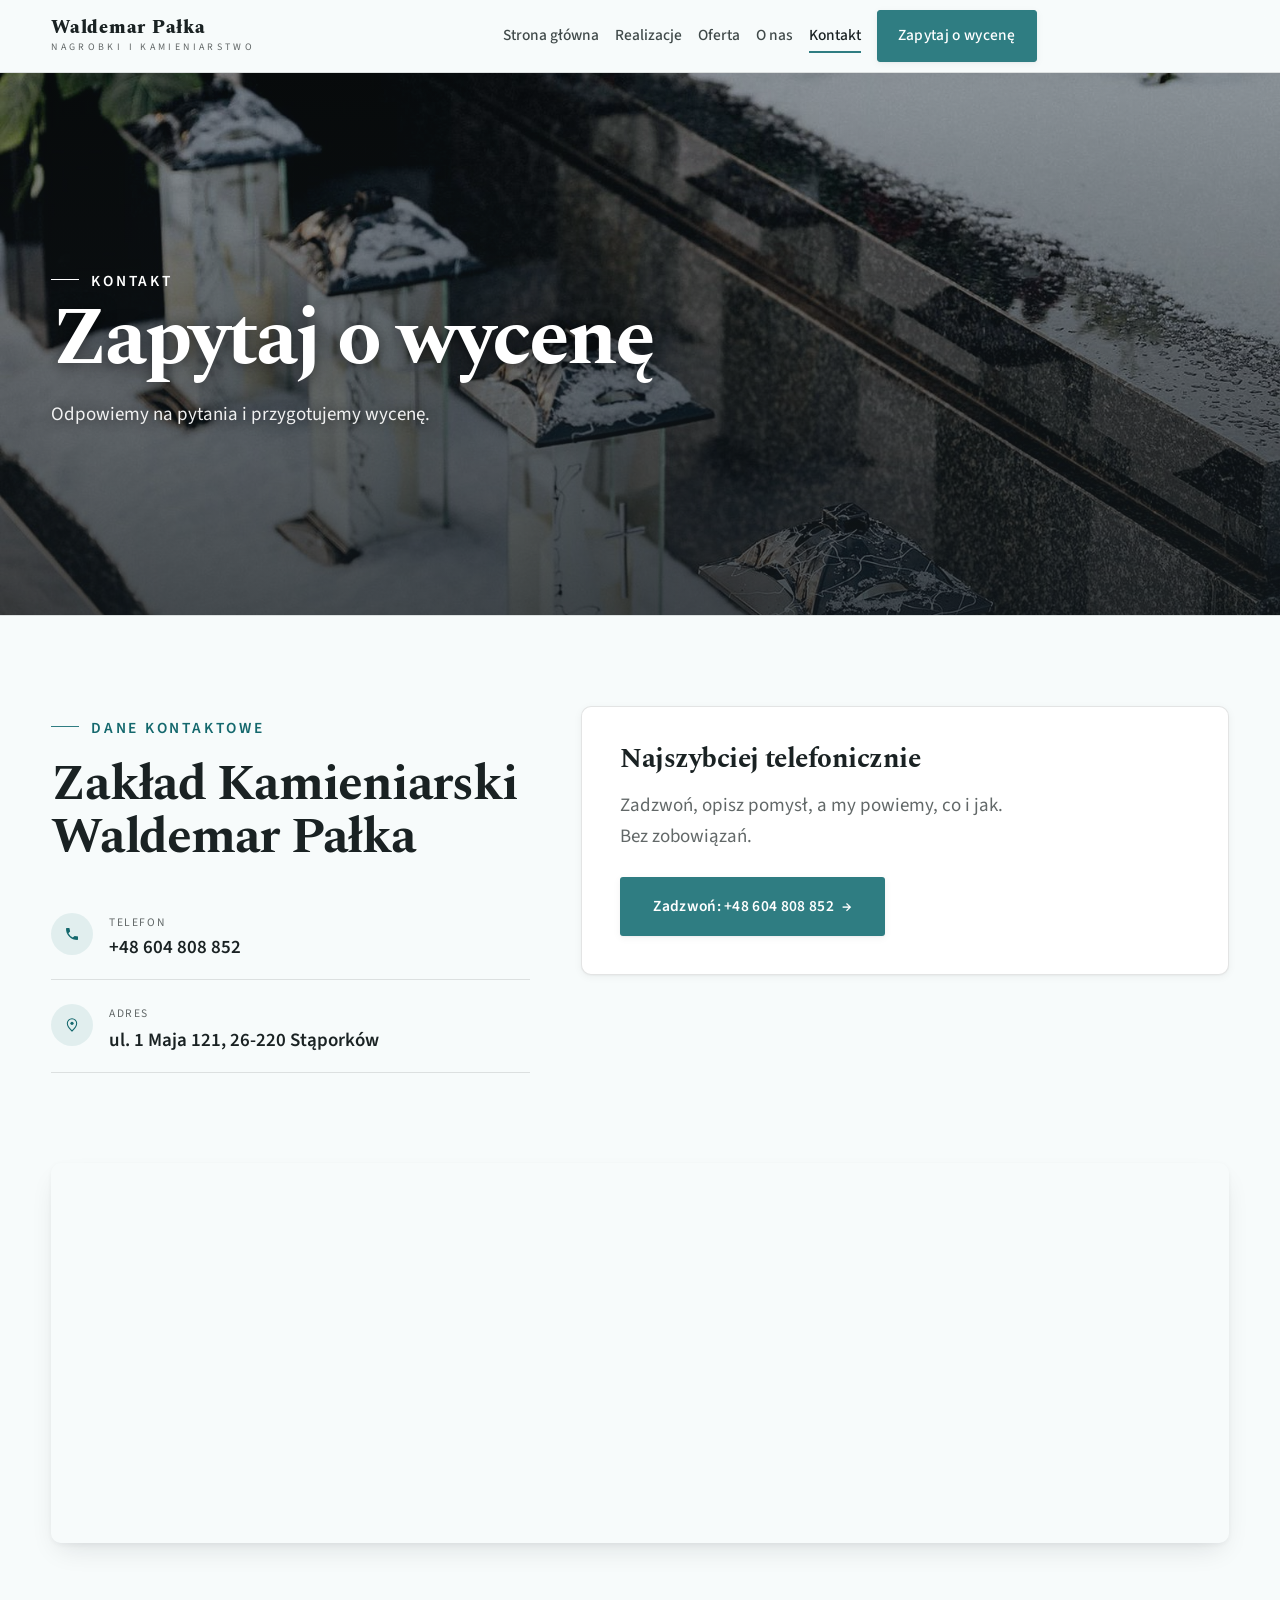
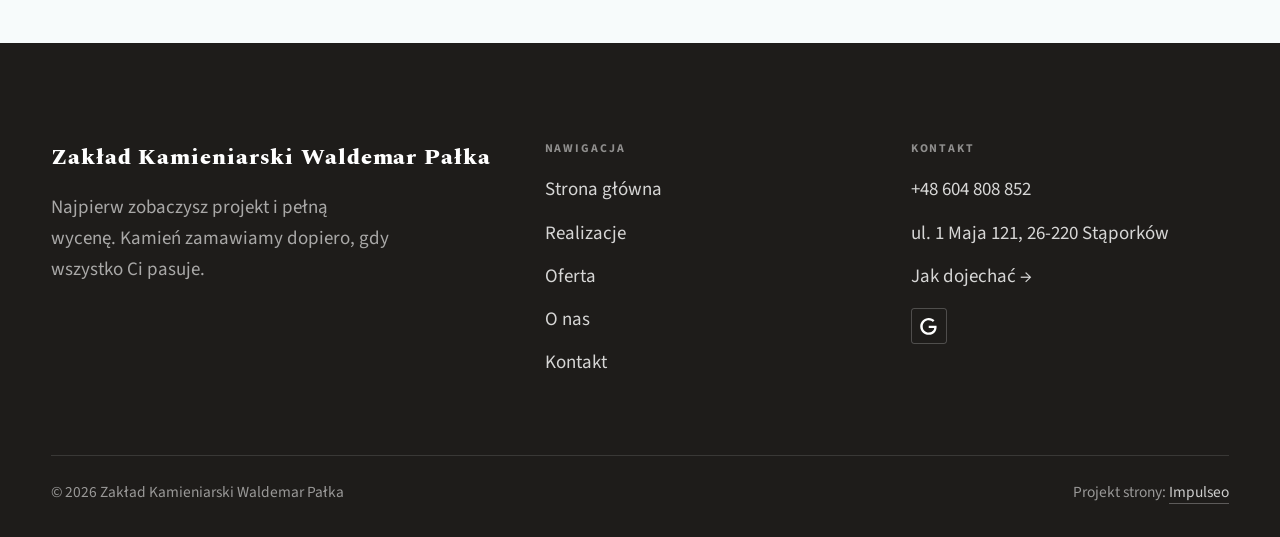
==== kontakt.html @ 7948837c "Strona demo: zaklad-kamieniarski" ====
<!DOCTYPE html>
<html lang="pl">
<head>
<meta charset="UTF-8">
<meta name="viewport" content="width=device-width, initial-scale=1.0">
<title>Kontakt - Zakład Kamieniarski Waldemar Pałka</title>
<meta name="description" content="Kontakt Zakład Kamieniarski Waldemar Pałka - ul. 1 Maja 121, 26-220 Stąporków">
<link rel="canonical" href="https://kris20032.github.io/zaklad-kamieniarski/kontakt.html">
<meta name="robots" content="noindex, nofollow">
<meta property="og:type" content="website">
<meta property="og:locale" content="pl_PL">
<meta property="og:site_name" content="Zakład Kamieniarski Waldemar Pałka">
<meta property="og:title" content="Kontakt - Zakład Kamieniarski Waldemar Pałka">
<meta property="og:description" content="Kontakt Zakład Kamieniarski Waldemar Pałka - ul. 1 Maja 121, 26-220 Stąporków">
<meta property="og:url" content="https://kris20032.github.io/zaklad-kamieniarski/kontakt.html">
<meta property="og:image" content="https://kris20032.github.io/zaklad-kamieniarski/img/og.jpg">
<meta property="og:image:width" content="1200">
<meta property="og:image:height" content="630">
<meta name="twitter:card" content="summary_large_image">
<link rel="preconnect" href="https://fonts.googleapis.com">
<link rel="preconnect" href="https://fonts.gstatic.com" crossorigin>
<link href="https://fonts.googleapis.com/css2?family=Spectral:wght@500;600;700&family=Source+Sans+3:wght@400;500;600&display=swap" rel="stylesheet">
<link rel="stylesheet" href="assets/styles.css?v=3ac8cc31">
</head>
<body>

<header class="nav">
  <div class="wrap nav-inner">
    <a class="brand" href="index.html"><span class="name">Waldemar Pałka</span><span class="sub">Nagrobki i kamieniarstwo</span></a>
    <nav class="nav-links">
      <a href="index.html">Strona główna</a>
      <a href="realizacje.html">Realizacje</a>
      <a href="oferta.html">Oferta</a>
      <a href="o-nas.html">O nas</a>
      <a href="kontakt.html" class="active" aria-current="page">Kontakt</a>
      <a href="kontakt.html" class="btn btn-accent">Zapytaj o wycenę</a>
    </nav>
    <button class="nav-toggle" aria-label="Menu"><span></span><span></span><span></span></button>
  </div>
</header>

<main>
<section class="pagehead">
  <img src="img/g4.jpg" alt="Zakład Kamieniarski Waldemar Pałka - Zapytaj o wycenę" width="1400" height="950" decoding="async">
  <div class="wrap">
    <span class="eyebrow">Kontakt</span>
    <h1>Zapytaj o wycenę</h1>
    <p>Odpowiemy na pytania i przygotujemy wycenę.</p>
  </div>
</section>
<section>
  <div class="wrap contact-grid">
    <div class="reveal">
      <span class="eyebrow">Dane kontaktowe</span>
      <h2 style="margin:var(--space-4) 0 var(--space-6)">Zakład Kamieniarski Waldemar Pałka</h2>
      <div class="info-list">
        <div class="info-row"><div class="ic"><svg class="ico-tel" width="16" height="16" viewBox="0 0 24 24" fill="none" aria-hidden="true"><path d="M6.6 10.8a15.5 15.5 0 0 0 6.6 6.6l2.2-2.2a1 1 0 0 1 1-.24 11.4 11.4 0 0 0 3.6.58 1 1 0 0 1 1 1V20a1 1 0 0 1-1 1A17 17 0 0 1 3 4a1 1 0 0 1 1-1h3.5a1 1 0 0 1 1 1c0 1.25.2 2.46.58 3.6a1 1 0 0 1-.25 1l-2.23 2.2Z" fill="currentColor"/></svg></div><div><div class="lbl">Telefon</div><a class="val" href="tel:+48604808852">+48 604 808 852</a></div></div>
        <div class="info-row"><div class="ic"><svg class="ico-pin" width="16" height="16" viewBox="0 0 24 24" fill="none" aria-hidden="true"><path d="M12 21s7-6.1 7-11.5A7 7 0 0 0 5 9.5C5 14.9 12 21 12 21Z" stroke="currentColor" stroke-width="1.6" fill="none"/><circle cx="12" cy="9.5" r="2.4" fill="currentColor"/></svg></div><div><div class="lbl">Adres</div><div class="val">ul. 1 Maja 121, 26-220 Stąporków</div></div></div>
      </div>
    </div>
    <div class="reveal">
      <div class="form">
        <h3 style="margin-bottom:var(--space-4)">Najszybciej telefonicznie</h3>
        <p class="muted" style="margin-bottom:var(--space-5)">Zadzwoń, opisz pomysł, a my powiemy, co i jak. Bez zobowiązań.</p>
        <a href="tel:+48604808852" class="btn btn-accent" style="justify-content:center">Zadzwoń: +48 604 808 852 <span class="arr">→</span></a>
      </div>
    </div>
  </div>
</section>
<section style="padding-top:0">
  <div class="wrap reveal">
    <iframe class="map" title="Zakład Kamieniarski Waldemar Pałka - Stąporków" src="https://maps.google.com/maps?q=51.137702%2C20.545329&z=15&output=embed" loading="lazy" referrerpolicy="no-referrer-when-downgrade"></iframe>
  </div>
</section>
</main>

<footer>
  <div class="wrap">
    <div class="foot-grid">
      <div class="foot-brand">
        <div class="name">Zakład Kamieniarski Waldemar Pałka</div>
        <p>Najpierw zobaczysz projekt i pełną wycenę. Kamień zamawiamy dopiero, gdy wszystko Ci pasuje.</p>
      </div>
      <div class="foot-col">
        <h4>Nawigacja</h4>
        <a href="index.html">Strona główna</a>
        <a href="realizacje.html">Realizacje</a>
        <a href="oferta.html">Oferta</a>
        <a href="o-nas.html">O nas</a>
        <a href="kontakt.html">Kontakt</a>
      </div>
      <div class="foot-col">
        <h4>Kontakt</h4>
        <a href="tel:+48604808852">+48 604 808 852</a>
        <p>ul. 1 Maja 121, 26-220 Stąporków</p>
        <a href="https://www.google.com/maps/place/Pa%C5%82ka+Waldemar.+Zak%C5%82ad+kamieniarski/@51.137702,20.545329,17z/data=!4m6!3m5!1s0x471834a902b270f3:0xb15a72b386cd75cb!8m2!3d51.137702!4d20.545329" target="_blank" rel="noopener">Jak dojechać →</a>
      <div class="foot-soc">
        <a class="soc" href="https://www.google.com/maps/place/Pa%C5%82ka+Waldemar.+Zak%C5%82ad+kamieniarski/@51.137702,20.545329,17z/data=!4m6!3m5!1s0x471834a902b270f3:0xb15a72b386cd75cb!8m2!3d51.137702!4d20.545329" target="_blank" rel="noopener" aria-label="Google - Zakład Kamieniarski Waldemar Pałka"><svg viewBox="0 0 24 24" aria-hidden="true" focusable="false"><path d="M12.48 10.92v3.28h7.84c-.24 1.84-.853 3.187-1.787 4.133-1.147 1.147-2.933 2.4-6.053 2.4-4.827 0-8.6-3.893-8.6-8.72s3.773-8.72 8.6-8.72c2.6 0 4.507 1.027 5.907 2.347l2.307-2.307C18.747 1.44 16.133 0 12.48 0 5.867 0 .307 5.387.307 12s5.56 12 12.173 12c3.573 0 6.267-1.173 8.373-3.36 2.16-2.16 2.84-5.213 2.84-7.667 0-.76-.053-1.467-.173-2.053H12.48z" fill="currentColor"/></svg></a>
      </div>
      </div>
    </div>
    <div class="foot-bot">
      <span>© 2026 Zakład Kamieniarski Waldemar Pałka</span>
      <span>Projekt strony: <a class="foot-credit" href="https://impulseo.pl" target="_blank" rel="noopener">Impulseo</a></span>
    </div>
  </div>
</footer>
<div class="sticky-reserve"><a class="sr-book" href="kontakt.html">Zapytaj o wycenę</a><a class="sr-call" href="tel:+48604808852" aria-label="Zadzwoń"><svg class="ico-tel" width="16" height="16" viewBox="0 0 24 24" fill="none" aria-hidden="true"><path d="M6.6 10.8a15.5 15.5 0 0 0 6.6 6.6l2.2-2.2a1 1 0 0 1 1-.24 11.4 11.4 0 0 0 3.6.58 1 1 0 0 1 1 1V20a1 1 0 0 1-1 1A17 17 0 0 1 3 4a1 1 0 0 1 1-1h3.5a1 1 0 0 1 1 1c0 1.25.2 2.46.58 3.6a1 1 0 0 1-.25 1l-2.23 2.2Z" fill="currentColor"/></svg></a></div>
<div class="demo-wazne" data-do="2026-11-23" data-cykl="3" hidden><svg class="dw-ico" width="13" height="13" viewBox="0 0 24 24" fill="none" aria-hidden="true"><circle cx="12" cy="12" r="8.6" stroke="currentColor" stroke-width="1.8"/><path d="M12 7.2V12l3.3 2" stroke="currentColor" stroke-width="1.8" stroke-linecap="round"/></svg><span class="dw-txt"></span></div>

<script src="assets/main.js"></script>
</body>
</html>
---- assets/styles.css ----
/* ============================================================
   STOLBASZ — premium, architektoniczny B2B fit-out
   Jasna paleta, zero brązu. System wg premium-web-craft.
   Projekt strony: Impulseo (impulseo.pl)
   ============================================================ */

:root{
  /* PALETA — jasna, architektoniczna, chłodna */
  --paper:#F2F1EE;          /* główne tło */
  --paper-2:#E5E3DE;        /* sekcje alternatywne (chłodny jasny szary) */
  --paper-3:#E5E3DE;        /* delikatne wypełnienia */
  --ink:#1E1C1A;            /* tekst główny — chłodny grafit */
  --ink-soft:#38332F;       /* nagłówki drugorzędne */
  --muted:#88837B;          /* tekst poboczny */
  --line:rgba(30,28,26,.12);/* hairline */
  --accent:#836A42;         /* stonowany petrol-slate — jedyny akcent */
  --accent-d:#67522F;
  --accent-soft:rgba(131,106,66,.10);
  --dark:#1E1C1A;           /* sekcje ciemne (stopka/CTA) */

  /* HOVER ZDJĘĆ — JEDEN standard dla całego silnika (decyzja K. 04.08.2026, artefakt z wariantami).
     AKTUALNE (K.+Szymon 09.08.2026, wybór z artefaktu 6 wariantów): zoom 1.05 przy 1.4s -
     przy tak długim czasie mocniejszy kadr NIE skacze, tylko „oddycha". Poprzedni standard
     (1.02 / .55s z 04.08) odbierany jako dynamiczny i szybki.
     Spoczynek lekko przygaszony, ale TYLKO tam, gdzie jest mysz (@media hover:hover) —
     na telefonie zdjęcia zostają w pełnej jasności. */
  --img-zoom:1.05;                   /* K.+Szymon 09.08: wariant F z artefaktu porównawczego */
  --img-rest:brightness(.95) saturate(.99);
  --img-hot:brightness(1.06) saturate(1.05);
  --img-dur:1.4s;                    /* K.+Szymon 09.08 (wariant F): powoli = elegancko */
  --img-ease:cubic-bezier(.16,.84,.44,1);  /* miękki ogon, efekt „oddychania" */

  /* ODSTĘPY — skala 4/8 */
  --space-1:4px; --space-2:8px; --space-3:12px; --space-4:16px; --space-5:24px;
  --space-6:32px; --space-7:48px; --space-8:64px; --space-9:96px; --space-10:128px;

  /* TYPOGRAFIA — fluid clamp() (skala podbita 16.07.2026: większe, czytelniejsze litery — uwaga Adama) */
  --text-sm:clamp(.9rem,.87rem + .12vw,1rem);
  --text-base:clamp(1.08rem,1.04rem + .18vw,1.2rem);
  --text-lg:clamp(1.24rem,1.15rem + .34vw,1.44rem);
  --text-h3:clamp(1.34rem,1.22rem + .55vw,1.66rem);
  --text-h2:clamp(2.1rem,1.66rem + 2.1vw,3.1rem);
  --text-h1:clamp(2.9rem,2.1rem + 4vw,5.1rem);

  /* PROMIENIE — architektoniczne, raczej ostre */
  --r-sm:3px; --r-md:6px; --r-lg:10px;

  /* RUCH */
  --ease:cubic-bezier(.25,.46,.45,.94); --dur:.24s;

  /* CIENIE — miękkie, warstwowe */
  --sh-sm:0 1px 2px rgba(16,24,32,.04), 0 2px 8px rgba(16,24,32,.05);
  --sh-md:0 2px 6px rgba(16,24,32,.05), 0 12px 28px -8px rgba(16,24,32,.12);
  --sh-lg:0 6px 14px rgba(16,24,32,.07), 0 26px 56px -18px rgba(16,24,32,.22);

  --hairline:1px solid var(--line);

  --font-display:'Spectral',serif;
  --font-body:'Source Sans 3',sans-serif;
}

*{box-sizing:border-box;margin:0;padding:0}
html{scroll-behavior:smooth}
body{
  font-family:var(--font-body);
  font-size:var(--text-base);
  line-height:1.65;
  color:var(--ink);
  background:var(--paper);
  -webkit-font-smoothing:antialiased;
  text-rendering:optimizeLegibility;
}
img{max-width:100%;height:auto;display:block}  /* height:auto = width/height z atrybutów trzyma proporcje (TOP#12) */
a{color:inherit;text-decoration:none}

.wrap{width:min(92%,1180px);margin-inline:auto}
section{padding-block:clamp(52px,6.5vw,96px)}

h1,h2,h3{font-family:var(--font-display);font-weight:700;line-height:1.08;letter-spacing:-.02em;color:var(--ink)}
h1{font-size:var(--text-h1);letter-spacing:-.035em}
h2{font-size:var(--text-h2);letter-spacing:-.025em}
h3{font-size:var(--text-h3)}
/* MIARA — długość wiersza. WCAG 2.2 SC 1.4.8: max 80 znaków; Butterick: 45–90.
   68ch daje realnie 72–78 znaków polskiego tekstu, czyli z zapasem pod granicą.
   Wcześniej limit miał TYLKO <p> — <li>, <blockquote> i <dd> nie miały żadnego,
   i to jedyny powód, dla którego 23 bloki na dwóch oddanych stronach jadą po
   83–106 znaków w wierszu (pomiar 07.08.2026, bramka `miara`).
   ⚠️ Listy i definicje ograniczamy TYLKO bez klasy: `ul`/`ol` z klasą to u nas
   układ (siatki kafli, menu), a nie tekst ciągły — tam miarę wyznacza układ. */
/* 60ch, nie 68ch (K. 10.08): po zmianie fontów na węższe kroje (DM Sans i spółka)
   w 68ch mieściło się ~90 znaków - bramka pikselowa słusznie zgłaszała przekroczenie
   granicy 80. Pomiar na żywej przeglądarce: 60ch = 90 znaków, 53ch = ~78 znaków, czyli normę WCAG 1.4.8. */
:root{ --miara:53ch }
p{max-width:min(100%,var(--miara))}
blockquote,
ul:not([class])>li, ol:not([class])>li,
dl:not([class])>dd{max-width:min(100%,var(--miara))}

/* ⚠️ Świadomie BEZ wyjątku `.tile p,.card p,.svc p{max-width:none}`, choć nasuwa się sam:
   te akapity BYŁY już ograniczone (stare `p{max-width:65ch}`), więc „wyjątek" nie odblokowałby
   niczego nowego — tylko ROZLUŹNIŁ stan sprzed zmiany na wszystkich demach naraz.
   `figcaption` żadna z reguł wyżej nie dotyczy, więc też nie potrzebuje zwolnienia. */

/* ŁAMANIE. `balance` wyrównuje długości wierszy w nagłówku, `pretty` pilnuje ostatniego
   wiersza akapitu, żeby nie został w nim jeden wyraz. Obsługiwane od Chrome 117 /
   Safari 17.5; starsze przeglądarki po prostu ignorują tę własność.
   `text-wrap:pretty` nie występowało dotąd ANI RAZ w silniku ani w repo klientów. */
h1,h2,h3,.lead,.lede{text-wrap:balance}
p,li,blockquote,dd{text-wrap:pretty}

.eyebrow{
  font-family:var(--font-body);
  font-size:var(--text-sm);
  font-weight:600;
  letter-spacing:.18em;
  text-transform:uppercase;
  color:var(--accent);
  display:inline-flex;align-items:center;gap:var(--space-3);
}
/* flex:none + margin-top = kreska trzyma się PIERWSZEJ linii. Wcześniej align-items:center
   centrowało ją względem całego bloku i przy zawinięciu (długi kicker typu
   „…WNĘTRZ · LESZNO · OD 2019") druga linia lądowała z brzydkim wcięciem. */
.eyebrow{align-items:flex-start}
.eyebrow>*,.eyebrow{text-wrap:balance}   /* dlugi kicker lamal sie na sierote typu samo „2019" w drugiej linii */
.eyebrow::before{content:"";width:28px;height:1px;background:var(--accent);display:inline-block;flex:none;margin-top:.62em}

.muted{color:var(--muted)}
.lead{font-size:var(--text-lg);line-height:1.55;color:var(--ink-soft);max-width:50ch}

/* ---------- BUTTONS ---------- */
.btn{
  display:inline-flex;align-items:center;gap:var(--space-2);
  font-weight:600;font-size:var(--text-sm);letter-spacing:.02em;
  padding:var(--space-4) var(--space-6);
  border-radius:var(--r-sm);
  transition:transform var(--dur) var(--ease),box-shadow var(--dur) var(--ease),background var(--dur) var(--ease);
  cursor:pointer;border:1px solid transparent;
}
.btn-accent{background:var(--accent);color:#fff;box-shadow:var(--sh-sm)}
.btn-accent:hover{background:var(--accent-d);transform:translateY(-2px);box-shadow:var(--sh-md)}
.btn-accent:active{transform:translateY(0);box-shadow:var(--sh-sm)}
.btn-ghost{background:transparent;color:var(--ink);border-color:var(--line)}
.btn-ghost:hover{border-color:var(--accent);color:var(--accent);transform:translateY(-2px)}
.btn-light{background:#fff;color:var(--ink);box-shadow:var(--sh-sm)}
.btn-light:hover{transform:translateY(-2px);box-shadow:var(--sh-md)}
.btn .arr{transition:transform var(--dur) var(--ease)}
.btn:hover .arr{transform:translateX(4px)}

/* ---------- NAV ---------- */
.nav{
  position:sticky;top:0;z-index:50;
  background:color-mix(in srgb,var(--paper) 88%,transparent);
  backdrop-filter:saturate(140%) blur(10px);
  border-bottom:var(--hairline);
}
.nav-inner{display:flex;align-items:center;justify-content:space-between;gap:var(--space-5);height:72px}
/* ANTY-NACHODZENIE (K. 05.08.2026): długa nazwa firmy + przycisk z pełnym numerem nie mieściły się w pasku
   i flex ściskał linki PONIŻEJ ich treści - "Kontakt" wchodził na ramkę "Zadzwoń +48 ...". Teraz ustępuje
   nazwa marki (skrót wielokropkiem), a menu i przycisk nigdy się nie kurczą ani nie zachodzą na siebie. */
.brand{display:flex;flex-direction:column;line-height:1;min-width:0;flex:0 1 auto}
.brand .name{font-family:var(--font-display);font-weight:800;font-size:1.35rem;letter-spacing:.04em;white-space:nowrap;overflow:hidden;text-overflow:ellipsis}
.brand .sub{font-size:.62rem;letter-spacing:.34em;text-transform:uppercase;color:var(--muted);margin-top:5px;white-space:nowrap;overflow:hidden;text-overflow:ellipsis}
.nav-links{display:flex;align-items:center;gap:var(--space-6);flex:0 0 auto}
.nav-links a{font-size:var(--text-sm);font-weight:500;color:var(--ink-soft);position:relative;padding-block:4px;white-space:nowrap;transition:color var(--dur) var(--ease)}
.nav-links a::after{content:"";position:absolute;left:0;bottom:0;width:0;height:1.5px;background:var(--accent);transition:width var(--dur) var(--ease)}
.nav-links a:hover,.nav-links a.active{color:var(--ink)}
.nav-links a:hover::after,.nav-links a.active::after{width:100%}
.nav-links .btn{padding:var(--space-2) var(--space-5)}
/* przyciski w nav: właściwy kolor (przebij .nav-links a) + bez podkreślenia */
.nav-links a.btn-accent{color:#fff}
.nav-links a.btn-ghost,.nav-links a.btn-light{color:var(--ink)}
/* CTA w pasku: NIE podkreślenie spod linków menu, ale ten sam przelatujący błysk,
   co na wszystkich innych przyciskach (zgłoszenie K. 13.08.2026 - „na hero jest efekt
   światła przechodzącego przez przycisk, na navbarze go nie ma, a mają być identyczne").
   Reguła `.nav-links a::after` jest silniejsza od `.btn::after`, więc trzeba jej
   geometrię wyzerować i wpisać połysk z nazwy - samo `display:none` gasiło efekt. */
.nav-links a.btn::after{
  display:block;content:"";position:absolute;inset:0;z-index:-1;pointer-events:none;
  width:auto;height:auto;border-radius:inherit;   /* kasuje geometrię podkreślenia (width:0;height:1.5px) */
  background:linear-gradient(100deg,transparent 32%,rgba(255,255,255,.20) 50%,transparent 68%);
  translate:-120% 0}
@media (prefers-reduced-motion:no-preference){
  .nav-links a.btn:hover::after{translate:120% 0;transition:translate .75s var(--mt-ease,cubic-bezier(.16,.84,.44,1))}
}
.nav-toggle{display:none;background:none;border:none;cursor:pointer;flex-direction:column;gap:5px;padding:8px}
.nav-toggle span{width:24px;height:2px;background:var(--ink);transition:var(--dur)}
/* Ciasny zakres MIĘDZY menu mobilnym a pełnym pulpitem: zbijamy odstępy i nazwę marki,
   żeby wszystko zmieściło się naturalnie, zanim w ogóle dojdzie do skracania wielokropkiem. */
@media(max-width:1280px) and (min-width:921px){
  .nav-links{gap:var(--space-4)}
  .nav-links .btn{padding:var(--space-2) var(--space-4)}
  .brand .name{font-size:1.15rem}
}

/* ---------- HERO (split) ---------- */
.hero{position:relative;overflow:hidden;border-bottom:var(--hairline)}
.hero-grid{display:grid;grid-template-columns:1.05fr .95fr;gap:clamp(24px,4vw,60px);align-items:center;
  padding-block:clamp(36px,4.5vw,64px)}
.hero-copy .eyebrow{margin-bottom:var(--space-5)}
.hero-copy h1{margin-bottom:var(--space-5)}
.hero-copy .lead{margin-bottom:var(--space-7)}
.hero-actions{display:flex;flex-wrap:wrap;gap:var(--space-4)}
.hero-art{position:relative;aspect-ratio:4/3;border-radius:var(--r-lg);overflow:hidden;box-shadow:var(--sh-lg)}
.hero-art img{width:100%;height:100%;object-fit:cover}
.hero-art::after{content:"";position:absolute;inset:0;background:linear-gradient(180deg,transparent 55%,rgba(18,24,28,.28))}
.hero-badge{position:absolute;left:var(--space-5);bottom:var(--space-5);z-index:2;
  background:rgba(252,252,251,.94);backdrop-filter:blur(4px);
  border-radius:var(--r-md);padding:var(--space-4) var(--space-5);box-shadow:var(--sh-md);max-width:78%}
.hero-badge strong{display:block;font-family:var(--font-display);font-size:1rem;letter-spacing:-.01em}
.hero-badge span{font-size:var(--text-sm);color:var(--muted)}

/* ---------- HERO duży / kinowy (strona główna) ---------- */
.hero-cine{position:relative;min-height:clamp(560px,82vh,840px);min-height:clamp(560px,82svh,840px);display:flex;align-items:center;overflow:hidden;border-bottom:var(--hairline)}
.hero-cine>img{position:absolute;inset:0;width:100%;height:100%;object-fit:cover;z-index:0}
.hero-cine::after{content:"";position:absolute;inset:0;z-index:1;
  background:linear-gradient(95deg,rgba(13,18,23,.86) 0%,rgba(13,18,23,.64) 32%,rgba(13,18,23,.24) 62%,rgba(13,18,23,.04) 100%)}
.hero-cine .wrap{position:relative;z-index:2;padding-block:var(--space-8)}
.hero-cine .hero-copy{max-width:660px}
.hero-cine .eyebrow{color:#fff;margin-bottom:var(--space-5)}
.hero-cine .eyebrow::before{background:#fff}
.hero-cine h1{color:#fff;margin-bottom:var(--space-5);font-size:clamp(2.9rem,2rem + 4.4vw,5.2rem);text-wrap:balance}
.hero-cine .lead{color:rgba(255,255,255,.92);max-width:48ch;margin-bottom:var(--space-7)}
.hero-cine .hero-actions{display:flex;flex-wrap:wrap;gap:var(--space-4)}
/* NISKIE OKNO (laptop z dokiem i paskami przeglądarki ma ~700-780 px wysokości widoku):
   H1 do 5.2rem + długi lead nie mieściły się i przyciski wypadały POD krawędź ekranu -
   klient widział stronę bez ani jednego CTA. Skalujemy w dół, zamiast przycinać treść. */
@media(min-width:821px) and (max-height:820px){
  .hero-cine{min-height:clamp(520px,94svh,780px)}
  .hero-cine .wrap{padding-block:var(--space-6)}
  .hero-cine h1{font-size:clamp(2.2rem,1.5rem + 2.6vw,3.6rem);margin-bottom:var(--space-4)}
  .hero-cine .eyebrow{margin-bottom:var(--space-4)}
  .hero-cine .lead{margin-bottom:var(--space-5);max-width:44ch}
}
@media(max-width:680px){
  .hero-cine{min-height:clamp(520px,76vh,640px);min-height:clamp(520px,76svh,640px);align-items:flex-end}
  .hero-cine::after{background:linear-gradient(0deg,rgba(13,18,23,.9) 6%,rgba(13,18,23,.45) 55%,rgba(13,18,23,.25) 100%)}
  .hero-cine .wrap{padding-bottom:var(--space-9)}
  /* TELEFON (~90% oglądających): lead potrafił zająć 8 linii i zepchnąć CTA poza pierwszy ekran.
     Zwężamy interlinię i skalę - treści nie ucinamy, bo to ona sprzedaje. */
  .hero-cine .lead{font-size:.98rem;line-height:1.5;margin-bottom:var(--space-5)}
  .hero-cine .eyebrow{font-size:.72rem;letter-spacing:.13em;margin-bottom:var(--space-4)}
  .hero-cine .eyebrow::before{width:20px}
  .hero-cine h1{margin-bottom:var(--space-4)}
}

/* full-bleed hero variant (podstrony) */
.pagehead{position:relative;min-height:46vh;min-height:46svh;display:flex;align-items:flex-end;overflow:hidden;border-bottom:var(--hairline)}
.pagehead img{position:absolute;inset:0;width:100%;height:100%;object-fit:cover}
/* 10.08.2026 (decyzja K.): mocniejsze przyciemnienie + cień pod tekstem. Bramka mierzyła na
   nagłówkach podstron 3,38-3,43:1 przy wymaganych 4,5 — jasne zdjęcie (hala, śnieg, niebo)
   podchodziło pod biały tekst. Zdjęcia klientów są różne, więc kontrast musi dawać WARSTWA,
   a nie szczęśliwy dobór kadru. */
.pagehead::after{content:"";position:absolute;inset:0;background:linear-gradient(180deg,rgba(18,24,28,.40),rgba(18,24,28,.76))}
.pagehead .wrap{position:relative;z-index:2;padding-block:var(--space-9);color:#fff}
.pagehead h1{color:#fff;max-width:18ch;text-shadow:0 2px 16px rgba(0,0,0,.55)}
.pagehead .eyebrow{color:#fff}
.pagehead .eyebrow::before{background:#fff}
.pagehead p{color:rgba(255,255,255,.92);margin-top:var(--space-4);max-width:54ch;text-shadow:0 1px 12px rgba(0,0,0,.5)}

/* ---------- STRIP (pasek skrótów / liczby) ---------- */
.strip{background:var(--dark);color:#fff}
/* PASEK HASEŁ — standard 04.08.2026 (decyzja K.): 5 haseł w JEDNYM rzędzie, tekst WYŚRODKOWANY,
   węższe marginesy boczne niż reszta strony (pasek ma iść szerzej), równe wysokości kolumn. */
.strip .wrap{width:min(96%,1440px);display:grid;grid-template-columns:repeat(5,1fr);
  gap:var(--space-5);padding-block:var(--space-7);align-items:stretch}
.strip .item .k{font-family:var(--font-display);font-size:clamp(1.05rem,.82rem + .85vw,1.55rem);
  font-weight:800;letter-spacing:-.02em;color:#fff;line-height:1.18;text-wrap:balance}
.strip .item .v{font-size:var(--text-sm);color:rgba(255,255,255,.66);margin-top:var(--space-2);line-height:1.4}
.strip .item{border-left:2px solid var(--accent);padding-inline:var(--space-4);
  text-align:center;display:flex;flex-direction:column;justify-content:center}
/* liczba kolumn = liczba haseł, żeby ostatnie nie zostawało samo w drugim rzędzie.
   Klasę n-N nadaje multipage.py; domyślnie (bez klasy) pasek jest 5-kolumnowy. */
.strip.n-2 .wrap{grid-template-columns:repeat(2,1fr)}
.strip.n-3 .wrap{grid-template-columns:repeat(3,1fr)}
.strip.n-4 .wrap{grid-template-columns:repeat(4,1fr);gap:var(--space-6)}
.strip.n-4 .item .k{font-size:clamp(1.3rem,1rem + 1.1vw,2rem)}
.strip.n-6 .wrap{grid-template-columns:repeat(6,1fr);gap:var(--space-4)}
.strip.n-6 .item .k{font-size:clamp(.98rem,.8rem + .7vw,1.35rem)}
/* równe łamanie: zamiast "długa linia + jedno słowo" obie linie zbliżonej długości */
.strip .item .k{text-wrap:balance}

/* ---------- SECTION HEAD ---------- */
.head{max-width:48rem;margin-bottom:var(--space-8)}
.head.center{margin-inline:auto;text-align:center}
.head .eyebrow{margin-bottom:var(--space-4)}
.head h2{margin-bottom:var(--space-4)}
.head p{color:var(--muted);font-size:var(--text-lg);line-height:1.55}
.head.center p{margin-inline:auto}

/* ---------- INTRO SPLIT ---------- */
.split{display:grid;grid-template-columns:.92fr 1.08fr;gap:clamp(28px,5vw,80px);align-items:center}
.split.rev{grid-template-columns:1.08fr .92fr}
.split.rev .split-art{order:-1}
.split-art{position:relative;aspect-ratio:5/4;border-radius:var(--r-lg);overflow:hidden;box-shadow:var(--sh-lg)}
.split-art img{width:100%;height:100%;object-fit:cover}
.split-copy h2{margin-bottom:var(--space-5)}
.split-copy p+p{margin-top:var(--space-4)}
.split-copy .btn{margin-top:var(--space-6)}

/* ---------- SERVICES (zakres) ---------- */
.svc-grid{display:grid;grid-template-columns:repeat(auto-fit,minmax(280px,1fr));gap:var(--space-5)}
.svc{background:#fff;border:var(--hairline);border-radius:var(--r-md);padding:var(--space-7) var(--space-6);
  transition:transform var(--dur) var(--ease),box-shadow var(--dur) var(--ease),border-color var(--dur) var(--ease);
  position:relative;overflow:hidden}
.svc::before{content:"";position:absolute;left:0;top:0;width:3px;height:0;background:var(--accent);transition:height var(--dur) var(--ease)}
.svc:hover{transform:translateY(-4px);box-shadow:var(--sh-md);border-color:transparent}
.svc:hover::before{height:100%}
.svc .ic{font-family:var(--font-display);font-size:.8rem;font-weight:700;letter-spacing:.12em;color:var(--accent);margin-bottom:var(--space-4)}
.svc h3{margin-bottom:var(--space-3);font-size:1.22rem}
.svc p{color:var(--muted);font-size:var(--text-base);line-height:1.6}

/* big detailed service rows */
.svc-row{display:grid;grid-template-columns:.8fr 1.2fr;gap:clamp(20px,4vw,60px);align-items:center;padding-block:var(--space-8)}
.svc-row+.svc-row{border-top:var(--hairline)}
.svc-row.rev{grid-template-columns:1.2fr .8fr}
/* Naprzemienny układ wierszy oferty: co drugi wiersz ma zdjęcie po PRAWEJ.
   Było `order:-1` — martwy kod, bo zdjęcie i tak jest pierwszym dzieckiem w HTML,
   więc wszystkie wiersze wyglądały identycznie (zdjęcie zawsze z lewej), a `rev`
   zmieniało tylko szerokość kolumn. Znalezione 29.07.2026 przy różnicowaniu kierunków
   animacji (pomiar pozycji: art.mid 390/502 przy row.mid 756 — zawsze lewa strona). */
.svc-row.rev .svc-row-art{order:2}
.svc-row-art{aspect-ratio:4/3;border-radius:var(--r-md);overflow:hidden;box-shadow:var(--sh-md)}
.svc-row-art img{width:100%;height:100%;object-fit:cover}
.svc-row h3{font-size:1.5rem;margin-bottom:var(--space-4)}
.svc-row .num{font-family:var(--font-display);font-size:.85rem;font-weight:700;letter-spacing:.14em;color:var(--accent);display:block;margin-bottom:var(--space-3)}
.svc-row ul{list-style:none;margin-top:var(--space-4);display:flex;flex-direction:column;gap:var(--space-2)}
.svc-row li{position:relative;padding-left:var(--space-5);color:var(--muted);font-size:var(--text-base)}
.svc-row li::before{content:"";position:absolute;left:0;top:.62em;width:8px;height:1px;background:var(--accent)}

/* ---------- GALLERY (realizacje) ---------- */
.gallery{display:grid;grid-template-columns:repeat(12,1fr);gap:var(--space-4);grid-auto-rows:200px}
/* GALERIA MASONRY — pionowe zdjęcia (portrety beauty/wellness) bez przycinania: kolumny, height auto */
.gallery-masonry{column-count:3;column-gap:var(--space-4)}
@media(max-width:900px){.gallery-masonry{column-count:2}}
@media(max-width:560px){.gallery-masonry{column-count:1}}
.gallery-masonry .m-tile{break-inside:avoid;margin:0 0 var(--space-4);padding:0;position:relative;overflow:hidden;border-radius:var(--r-md);border:1px solid var(--line)}
.gallery-masonry .m-tile img{width:100%;height:auto;display:block}
.gallery-masonry .m-tile .cap{position:absolute;left:0;right:0;bottom:0;padding:var(--space-4);color:#fff;background:linear-gradient(0deg,rgba(0,0,0,.55),transparent);font-size:var(--text-sm)}
.gallery-masonry .m-tile .cap small{display:block;font-weight:400;opacity:.78;letter-spacing:.04em;text-transform:uppercase;font-size:.66rem;margin-top:3px}
.tile{position:relative;overflow:hidden;border-radius:var(--r-md);box-shadow:var(--sh-sm);
  transition:transform var(--dur) var(--ease),box-shadow var(--dur) var(--ease)}
.tile img{width:100%;height:100%;object-fit:cover;
  transition:transform var(--img-dur) var(--img-ease),filter var(--img-dur) var(--img-ease)}
.tile:hover{box-shadow:var(--sh-md)}
.tile .cap{position:absolute;left:0;right:0;bottom:0;padding:var(--space-5) var(--space-4) var(--space-4);
  /* mocniejszy spad + cien pod tekstem: na JASNYCH zdjeciach klienta (biale fronty, sciany)
     slaby gradient dawal kontrast ~1.5:1 zamiast wymaganych 3.6:1 (bramka wygladu, 10.08.2026) */
  background:linear-gradient(transparent 10%,rgba(18,24,28,.55) 40%,rgba(18,24,28,.88) 68%,rgba(18,24,28,.99));color:#fff;
  text-shadow:0 1px 2px rgba(0,0,0,.85),0 2px 10px rgba(0,0,0,.55);
  font-size:var(--text-sm);font-weight:600;letter-spacing:.01em;
  opacity:0;transform:translateY(8px);transition:var(--dur) var(--ease)}
.tile:hover .cap{opacity:1;transform:translateY(0)}
.tile .cap small{display:block;font-weight:400;opacity:.78;letter-spacing:.04em;text-transform:uppercase;font-size:.66rem;margin-top:3px}
/* bento spans */
.t-wide{grid-column:span 6}
.t-tall{grid-column:span 6;grid-row:span 2}
.t-std{grid-column:span 6}
.t-third{grid-column:span 4}
.t-two3{grid-column:span 8}

/* ---------- TRUST / WIARYGODNOŚĆ ---------- */
.trust{background:var(--paper-2)}
.trust-grid{display:grid;grid-template-columns:repeat(auto-fit,minmax(240px,1fr));gap:var(--space-5);margin-top:var(--space-7)}
.trust-card{background:#fff;border-radius:var(--r-md);padding:var(--space-7) var(--space-6);box-shadow:var(--sh-sm);border-top:3px solid var(--accent)}
.trust-card .big{font-family:var(--font-display);font-size:clamp(1.8rem,1.3rem + 1.6vw,2.6rem);font-weight:800;letter-spacing:-.02em;color:var(--ink);line-height:1}
.trust-card h3{font-size:1.12rem;margin:var(--space-3) 0 var(--space-2)}
.trust-card p{color:var(--muted);font-size:var(--text-base);line-height:1.55}

/* ---------- CTA band ---------- */
.cta{background:var(--dark);color:#fff;position:relative;overflow:hidden}
/* telefon w CTA: na ciemnym tle biały (domyślnie), rodziny z JASNYM tłem CTA
   nadpisują to u siebie - wcześniej kolor siedział w stylu inline i wygrywał z rodziną. */
.cta .btn-ghost-cta{color:#fff;border-color:rgba(255,255,255,.3)}
.cta .wrap{display:grid;grid-template-columns:1.4fr .6fr;gap:var(--space-7);align-items:center;position:relative;z-index:2}
.cta h2{color:#fff;max-width:20ch}
.cta p{color:rgba(255,255,255,.74);margin-top:var(--space-4)}
.cta-actions{display:flex;flex-direction:column;gap:var(--space-3);align-items:flex-start}
.cta::before{content:"";position:absolute;right:-80px;top:-80px;width:360px;height:360px;border-radius:50%;
  background:radial-gradient(circle,var(--accent-soft),transparent 70%)}

/* ---------- CONTACT ---------- */
.contact-grid{display:grid;grid-template-columns:.85fr 1.15fr;gap:clamp(28px,4vw,56px);align-items:start}
.info-list{display:flex;flex-direction:column;gap:var(--space-2)}
.info-row{display:flex;gap:var(--space-4);align-items:flex-start;padding-block:var(--space-4);border-bottom:var(--hairline)}
.info-row .ic{flex:none;width:42px;height:42px;display:grid;place-items:center;border-radius:50%;
  background:var(--accent-soft);color:var(--accent);font-size:1.05rem}
.info-row .lbl{font-size:.72rem;letter-spacing:.14em;text-transform:uppercase;color:var(--muted)}
.info-row .val{font-weight:600;font-size:var(--text-base);margin-top:2px}
.info-row a.val:hover{color:var(--accent)}
.map{border:none;border-radius:var(--r-lg);box-shadow:var(--sh-md);width:100%;height:100%;min-height:380px;filter:grayscale(.2) contrast(1.02)}
.form{background:#fff;border:var(--hairline);border-radius:var(--r-lg);padding:clamp(24px,3vw,40px);box-shadow:var(--sh-sm)}
.form .fld{margin-bottom:var(--space-5)}
.form label{display:block;font-size:var(--text-sm);font-weight:600;margin-bottom:var(--space-2)}
.form input,.form textarea{width:100%;font-family:inherit;font-size:var(--text-base);color:var(--ink);
  padding:var(--space-4);border:var(--hairline);border-radius:var(--r-sm);background:var(--paper);transition:border-color var(--dur)}
.form input:focus,.form textarea:focus{outline:none;border-color:var(--accent);background:#fff}
.form textarea{resize:vertical;min-height:120px}
.form .note{font-size:var(--text-sm);color:var(--muted);margin-top:var(--space-3)}

/* ---------- FOOTER ---------- */
footer{background:var(--dark);color:#fff;padding-block:var(--space-9) var(--space-6)}
.foot-grid{display:grid;grid-template-columns:1.4fr 1fr 1fr;gap:var(--space-7);margin-bottom:var(--space-8)}
.foot-brand .name{font-family:var(--font-display);font-weight:800;font-size:1.4rem;letter-spacing:.04em}
.foot-brand p{color:rgba(255,255,255,.62);margin-top:var(--space-4);font-size:var(--text-base);max-width:38ch}
.foot-col h4{font-size:.74rem;letter-spacing:.16em;text-transform:uppercase;color:rgba(255,255,255,.5);margin-bottom:var(--space-4)}
.foot-col a,.foot-col p{display:block;color:rgba(255,255,255,.82);font-size:var(--text-base);margin-bottom:var(--space-3)}
.foot-col a:hover{color:#fff}
.foot-bot{border-top:1px solid rgba(255,255,255,.12);padding-top:var(--space-5);display:flex;justify-content:space-between;flex-wrap:wrap;gap:var(--space-3);
  font-size:var(--text-sm);color:rgba(255,255,255,.55)}
.foot-bot a:hover{color:#fff}
/* Podpis w stopce = klikalny link do impulseo.pl (31.07.2026). Ma być WIDOCZNIE klikalny,
   ale nie krzyczeć - stąd sam kolor jaśniejszy + delikatne podkreślenie na najeździe. */
.foot-bot a.foot-credit{color:rgba(255,255,255,.78);text-decoration:none;border-bottom:1px solid rgba(255,255,255,.28)}
.foot-bot a.foot-credit:hover{color:#fff;border-bottom-color:#fff}

/* ---------- REVEAL ---------- */
.reveal{opacity:0;transform:translateY(22px);transition:opacity .6s var(--ease),transform .6s var(--ease)}
.reveal.in{opacity:1;transform:none}

/* ---------- RESPONSIVE ---------- */
@media(max-width:920px){
  .hero-grid,.split,.split.rev,.svc-row,.svc-row.rev,.cta .wrap,.contact-grid,.foot-grid{grid-template-columns:1fr}
  .split.rev .split-art,.svc-row.rev .svc-row-art{order:0}
  .hero-art{aspect-ratio:16/10;max-height:420px}
  .strip .wrap,.strip.n-2 .wrap,.strip.n-3 .wrap,.strip.n-4 .wrap,.strip.n-6 .wrap{grid-template-columns:repeat(2,1fr);gap:var(--space-6)}
  .strip .item .k,.strip.n-6 .item .k{font-size:clamp(1.3rem,1.1rem + 1vw,2rem)}
  .gallery{grid-auto-rows:180px}
  .t-wide,.t-tall,.t-std,.t-third,.t-two3{grid-column:span 6}
  .t-tall{grid-row:span 1}
  .cta-actions{flex-direction:row;flex-wrap:wrap}
  .foot-grid{gap:var(--space-6)}
}
@media(max-width:680px){
  .nav-links{position:fixed;inset:72px 0 auto 0;background:var(--paper);flex-direction:column;align-items:stretch;
    gap:0;padding:var(--space-4) 6%;border-bottom:var(--hairline);box-shadow:var(--sh-md);
    transform:translateY(-120%);transition:transform var(--dur) var(--ease)}
  .nav-links.open{transform:translateY(0)}
  .nav-links a{padding-block:var(--space-4);border-bottom:var(--hairline)}
  .nav-links .btn{margin-top:var(--space-3);justify-content:center}
  .nav-toggle{display:flex}
  .strip .wrap,.strip.n-2 .wrap,.strip.n-3 .wrap,.strip.n-4 .wrap,.strip.n-6 .wrap{grid-template-columns:1fr}
  .gallery{grid-template-columns:repeat(6,1fr)}
  .foot-grid{grid-template-columns:1fr}
}
@media(prefers-reduced-motion:reduce){
  /* audyt 09.08 TOP#14: samo skrócenie duration przy animacji INFINITE = stroboskop
     (pętla .01ms miga ekranem); iteration-count:1 gasi pętlę naprawdę. Pseudoelementy
     też - tła hero (gastro/studio) animują ::before/img, blanket na * ich nie łapał. */
  *,*::before,*::after{animation-duration:.01ms!important;animation-iteration-count:1!important;animation-delay:0s!important;transition:none!important}
  .reveal{opacity:1!important;transform:none!important}
  html{scroll-behavior:auto}
}

/* ============================================================
   PREMIUM LAYER — destylat deep-researchu branż (anty-AI, spokój).
   Zmienne STOLBASZ (--accent/--ink/--paper/--line/--dark). Ruch ledwo
   zauważalny, krzywa cubic-bezier(.16,.84,.44,1); prefers-reduced-motion
   pokryte blanketem wyżej. Karty hairline zamiast cieni = #1 sygnał „nie-AI".
   ============================================================ */

/* więcej oddechu między sekcjami (liderzy: 110-130px) */
section{padding-block:clamp(64px,8vw,128px)}

/* 1) Aksamitny reveal — dłuższa, miękka krzywa zamiast „skoku" */
.reveal{transition:opacity .9s cubic-bezier(.16,.84,.44,1),transform .9s cubic-bezier(.16,.84,.44,1);will-change:opacity,transform}
/* stagger TYLKO w galerii (tam pozycja = porządek dzieci) */
.gallery .reveal:nth-child(2){transition-delay:.07s}
.gallery .reveal:nth-child(3){transition-delay:.14s}
.gallery .reveal:nth-child(4){transition-delay:.21s}
.gallery .reveal:nth-child(5){transition-delay:.28s}
.gallery .reveal:nth-child(6){transition-delay:.35s}

/* 2) Hero STATYCZNY na .hero-cine — Ken Burns CAŁKIEM WYŁĄCZONY 26.06 (3. zgłoszenie Szymona).
   GENEZA: animowanie scale na <img> hero z teksturami (cegły/framugi) re-samplinguje obraz
   klatka po klatce → na części ekranów drobne drganie/shimmer = „heroshot się trzęsie".
   translateY usunięto wcześniej, scale-only + will-change/GPU NIE wystarczyły do GWARANCJI gładkości.
   Krzysztof zażądał pewności („make sure, że błąd się nie pojawi") > efekt. Zero animacji = 0% drgania.
   Delikatny zoom zostaje TYLKO w pełnoekranowych hero gastro/studio (hg-bg/hs-bg — tło, inny
   mechanizm, chwalone, nigdy nie zgłaszane). NIE wracać do KB na .hero-cine bez realnego testu
   na sprzęcie klienta — to ryzyko regresji „trzęsienia”. */
/* BEZPIECZNY "wow" na hero = jednorazowy FADE-IN (opacity), nie zoom.
   opacity nie dotyka bitmapy → gładkie na KAŻDYM zdjęciu/ekranie/GPU, zero ryzyka migotania.
   Geometryczny ruch (scale/translate) na .hero-cine jest ZAKAZANY (bramka pilnuje). */
@keyframes heroFade{from{opacity:0}to{opacity:1}}
.hero-cine>img{transform:none;animation:heroFade 1.1s ease-out both}

/* 3) Akcentowy hairline pod nagłówkiem sekcji, który „rysuje się" przy wejściu */
.head h2{position:relative;padding-bottom:18px}
.head h2::after{content:"";position:absolute;left:0;bottom:0;height:1px;width:0;background:var(--accent);transition:width 1s cubic-bezier(.16,.84,.44,1) .15s}
.head.center h2::after{left:50%;transform:translateX(-50%)}
.head.reveal.in h2::after,.head.center.reveal.in h2::after{width:54px}

/* 4) Karty HAIRLINE zamiast cieni/zaokrągleń (najmocniejszy anty-AI detal) */
.svc{background:transparent;border:1px solid var(--line);border-radius:var(--r-sm);box-shadow:none}
.svc:hover{box-shadow:none;border-color:var(--accent);transform:translateY(-3px)}
.trust-card{background:transparent;box-shadow:none;border:1px solid var(--line);border-top:2px solid var(--accent);border-radius:var(--r-sm)}
.tile{box-shadow:none;border-radius:var(--r-sm)}
.tile:hover{box-shadow:none}

/* 5) Sticky-nav kondensuje się po przewinięciu (sygnał dopracowania) */
.nav{transition:box-shadow .4s ease,background .4s ease}
.nav.is-stuck{box-shadow:0 1px 0 var(--line),0 14px 30px -24px rgba(0,0,0,.45)}
.nav-inner{transition:height .35s var(--ease)}
.nav.is-stuck .nav-inner{height:60px}

/* 6) MANIFESTO — pełnoekranowy cytat-bohater (zastępuje generyczne „Dlaczego my") */
.manifesto{background:var(--paper-2);text-align:center}
.manifesto .wrap{max-width:60rem}
.manifesto p{font-family:var(--font-display);font-style:italic;font-size:clamp(1.6rem,1rem + 2.4vw,2.8rem);line-height:1.32;color:var(--ink-soft);margin-inline:auto;max-width:26ch;position:relative;padding-top:var(--space-8)}
.manifesto p::before{content:"";position:absolute;top:0;left:50%;transform:translateX(-50%);width:54px;height:1px;background:var(--accent)}
.manifesto p span{color:var(--accent);font-style:italic}

/* 7) GATEWAYS — 3 duże bramy-zdjęcia (zamiast paska menu usług) */
.gateways{display:grid;grid-template-columns:repeat(3,1fr);gap:var(--space-4)}
.gateway{position:relative;aspect-ratio:3/4;overflow:hidden;border-radius:var(--r-sm);display:block}
.gateway img{width:100%;height:100%;object-fit:cover;
  transition:transform var(--img-dur) var(--img-ease),filter var(--img-dur) var(--img-ease)}
.gateway::after{content:"";position:absolute;inset:0;background:linear-gradient(180deg,transparent 38%,rgba(18,24,28,.74))}
/* ===== HOVER ZDJĘĆ — jedno miejsce dla WSZYSTKICH kafli ze zdjęciem (K. 04.08.2026) ===== */
@media(hover:hover){
  .tile img,.gateway img,.m-tile img{filter:var(--img-rest)}
  .tile:hover img,
  .gateway:hover img,
  .m-tile:hover img{transform:scale(var(--img-zoom));filter:var(--img-hot)}
}
.m-tile img{transition:transform var(--img-dur) var(--img-ease),filter var(--img-dur) var(--img-ease)}
.gateway .g-ttl{position:absolute;left:0;right:0;bottom:0;z-index:2;padding:var(--space-6) var(--space-5);color:#fff;font-family:var(--font-display);font-size:1.45rem;letter-spacing:-.01em;line-height:1.15}
.gateway .g-ttl small{display:block;font-family:var(--font-body);font-size:var(--text-sm);font-weight:400;opacity:.82;letter-spacing:.03em;margin-top:5px}
@media(max-width:760px){.gateways{grid-template-columns:1fr}.gateway{aspect-ratio:16/10}}

/* 8) LOGO klienta w nagłówku (gdy podane --logo) */
/* 52px domyślnie (feedback Bartka 06.07.2026: 40px ginęło, uwaga padła 3x; ~56px sprawdzone na żywym demie anna-borowiec-makeup) */
.brand-logo{height:64px;width:auto;max-width:300px;object-fit:contain;display:block}
.nav.is-stuck .brand-logo{height:52px}
@media(max-width:680px){.brand-logo{height:46px;max-width:210px}}


/* === RWD: nagłówki na wąskich ekranach (dodane 17.07.2026 razem z fixem clamp) ===
   Po przywróceniu działania clamp() dolna granica --text-h1 (2.9rem) rozpychała
   dokument przy długich polskich słowach na telefonach. Tu ją zjeżdżamy. */
@media (max-width:560px){
  :root{
    --text-h1:clamp(1.9rem, 1.15rem + 4.4vw, 2.7rem);
    --text-h2:clamp(1.5rem, 1rem + 3vw, 2.1rem);
  }
  .hero-cine h1{font-size:clamp(1.9rem, 1.15rem + 4.4vw, 2.7rem)}
  h1,h2{overflow-wrap:break-word}
}

/* GODZINY (godziny_grid z briefu) — dzień po lewej, godziny po prawej. Wcześniej BRAK stylu
   powodował sklejenie "Poniedziałek-Piątek8:00-20:00" (dodane 2026-07-21). Neutralne dla dem bez grafiku. */
.godz{display:flex;flex-direction:column;gap:2px;max-width:440px;margin-top:8px}
.godz-row{display:flex;justify-content:space-between;align-items:baseline;gap:24px;padding:10px 0;border-bottom:1px solid var(--line)}
.godz-row:last-child{border-bottom:0}
.godz-row b{font-weight:600;color:var(--ink)}
.godz-row span{color:var(--muted);white-space:nowrap}

/* === FAQ (lekcja 08.08.2026) ===
   Sekcja faq_klinika() trafia NIE tylko do rodziny „klinika" (multipage.py: także układ FACHOWCY),
   a style leżały wyłącznie w families/klinika.css — u hydraulika/dekarza FAQ renderowało się jako
   goła lista <details> z domyślnym trójkącikiem przeglądarki (wpadka: demo Instalatorstwo Gała).
   Dlatego baza. Rodzina może to nadpisać na wierzchu. */
.faq-list{max-width:48rem;margin:var(--space-8) auto 0;display:flex;flex-direction:column;gap:var(--space-3)}
.faq-item{border:1px solid var(--line);border-radius:var(--r-md);background:var(--paper);padding:var(--space-4) var(--space-5)}
.faq-item summary{font-family:var(--font-display);font-weight:600;color:var(--ink);cursor:pointer;list-style:none;display:flex;justify-content:space-between;gap:1rem}
.faq-item summary::-webkit-details-marker{display:none}
.faq-item summary::after{content:"+";color:var(--accent-d);font-weight:700;font-size:1.2rem;line-height:1}
.faq-item[open] summary::after{content:"-"}
.faq-item p{color:var(--ink-soft);font-size:var(--text-base);line-height:1.6;margin:var(--space-3) 0 0}

/* === LICZBA OPINII PRZY SEKCJI OPINII (08.08.2026, wzorzec irismeble.pl, decyzja K.) ===
   Trzy cytaty bez kontekstu czyta się jak „firma ma trzy opinie". Ta linijka mówi wprost,
   ile ich jest naprawdę - dane i tak przychodzą z reconu i szły dotąd wyłącznie do hero.
   Baza, nie rodzina: sekcja opinii renderuje się we WSZYSTKICH układach, a style opinii
   leżą per rodzina - bez tego u części rodzin linijka byłaby gołym tekstem (ta sama pułapka
   co z FAQ wyżej). Rodzina może nadpisać na wierzchu. */
.op-meta{
  text-align:center;margin:calc(var(--space-3) * -1) 0 var(--space-6);
  color:var(--muted);font-size:var(--text-base);letter-spacing:.01em;
}
.op-meta .ico-star{color:var(--accent-d);margin-right:2px}

/* --- licznik ważności DEMA (pomysł K. 09.08) - tylko wersje pokazowe --- */
.demo-wazne{position:fixed;top:calc(var(--nav-h, 64px) + 14px);right:14px;z-index:95;
  display:inline-flex;align-items:center;gap:.45em;
  background:rgba(21,25,28,.82);color:#fff;font-size:.72rem;font-weight:600;letter-spacing:.01em;
  padding:.42em .8em .42em .62em;border-radius:999px;backdrop-filter:saturate(140%) blur(8px);
  border:1px solid rgba(255,255,255,.14);box-shadow:0 10px 24px -14px rgba(0,0,0,.6);
  pointer-events:none;
  /* NIE pokazuje się przy wejściu (K. 09.08) - wjeżdża dopiero po zejściu z hero */
  opacity:0;transform:translateY(-10px);
  transition:opacity .7s var(--ease),transform .7s var(--ease)}
.demo-wazne.is-on{opacity:1;transform:none}
.demo-wazne .dw-ico{flex:none;opacity:.85}
.demo-wazne b{font-weight:700;font-variant-numeric:tabular-nums;color:#FFD9A3}
.demo-wazne .dw-zeg{font-variant-numeric:tabular-nums;font-feature-settings:"tnum";
  opacity:.72;margin-left:.15em;letter-spacing:.01em}
.demo-wazne.is-pilne{background:rgba(150,32,28,.9);border-color:rgba(255,255,255,.2)}
.demo-wazne .dw-pilne{color:#FFE0DE}
@media(max-width:820px){.demo-wazne{top:auto;bottom:70px;right:10px}}

/* --- pasek mini-opinii pod hero (audyt 09.08 TOP#27) - tylko przy realnych recenzjach --- */
.opinie-mini{padding-block:0;border-bottom:var(--hairline)}
.opinie-mini .om-row{display:grid;grid-template-columns:repeat(3,1fr);gap:var(--space-6);padding-block:var(--space-5)}
.opinie-mini .om-item blockquote{font-size:var(--text-sm);color:var(--ink-soft);line-height:1.5;margin:0}
.opinie-mini .om-autor{display:block;margin-top:var(--space-2);font-size:.78rem;font-weight:600;color:var(--muted);letter-spacing:.04em}
@media(max-width:820px){.opinie-mini .om-row{grid-template-columns:1fr;gap:var(--space-4)}
  .opinie-mini .om-item:nth-child(n+3){display:none}}

/* --- AKCENT-TEKST (audyt 09.08 TOP#11/12, decyzja K.) ---------------------------
   Kolor firmowy jest jasny, dopóki nie musi być literą. --accent zostaje żywy
   (kreski, przyciski, pasek haseł); litera akcentowa na JASNYM tle bierze
   --accent-text (dokleja palette_auto; domyślnie accent-d). Tylko color -
   border/background/pseudo zostają żywe. Ciemna sekcja CTA = wyjątek. */
:root{--accent-text:var(--accent-d)}
.eyebrow, .svc .ic, .svc-row .num, .info-row .ic, .info-row a.val:hover,
.manifesto p span, .faq-item summary::after, .op-meta .ico-star, .op-star,
.fu-cta, .obszar-list li:hover, .btn-ghost:hover, .nav.nav-solid .brand .sub,
.proces-os .pc-cur, .os-on .proces-os .proces-line > li.os-done .pno { color:var(--accent-text) }
.cta .eyebrow { color:var(--accent) }

/* --- dostępność (audyt 09.08 TOP#23, podzbiór bezpieczny) --- */
html{scroll-padding-top:84px}                       /* kotwice nie chowają się pod sticky-nav */
:focus-visible{outline:2px solid var(--accent-text);outline-offset:2px}  /* widoczny fokus tylko z klawiatury */
main{display:block}

/* --- kafelek „Zobacz opinie w Google" (K. 09.08) - znak marki zamiast gołego linku --- */
.op-meta{text-align:center;max-width:none;margin-inline:auto}
.op-google{display:inline-flex;align-items:center;gap:.6em;
  padding:.62em 1.15em;border:1px solid var(--line);border-radius:999px;
  background:var(--paper);color:var(--ink);font-size:var(--text-sm);font-weight:600;
  transition:border-color var(--dur) var(--ease),box-shadow var(--dur) var(--ease),transform var(--dur) var(--ease)}
.op-google .op-g-ico{flex:none}                        /* oficjalny 4-kolorowy znak Google */
.op-google .arr{transition:transform var(--dur) var(--ease)}
.op-google:hover{border-color:var(--accent);box-shadow:var(--sh-sm);transform:translateY(-1px)}
.op-google:hover .arr{transform:translateX(3px)}

/* ============================================================
   HOVER KART I KAFLI - JEDEN STANDARD DLA WSZYSTKICH RODZIN (K. 10.08:
   „każde demo ma wyglądać tak premium"). Wcześniej premium-hover miała tylko
   rodzina fachowców (.fu-row), reszta rodzin renderowała karty bez reakcji.
   Zasada ta sama: reakcja NATYCHMIAST (0s), gaśnięcie łagodne; ledwie widoczne
   tło, kreska akcentu z lewej, strzałka rusza. Zero cieni-poduszek.
   ⛔ Świadomie POMIJAMY kafle ze zdjęciem (.tile/.gateway/.m-tile) - tam działa
   już zoom 1.05/1.4s i dokładanie ramek by go zabiło.
   ============================================================ */
.card, .svc, .gateway-txt, .menu-cat, .prod-card, .pak-card, .faq-item, .obj-tile{
  position:relative;transition:background .22s ease-out,border-color .22s ease-out}
.card::before, .menu-cat::before, .prod-card::before, .pak-card::before{
  content:"";position:absolute;left:0;top:0;bottom:0;width:3px;background:var(--accent);
  transform:scaleY(0);transform-origin:top;transition:transform .09s ease-out;border-radius:2px}
@media(hover:hover){
  .card:hover, .svc:hover, .menu-cat:hover, .prod-card:hover, .pak-card:hover{
    background:color-mix(in srgb,var(--accent) 9%,transparent);
    border-color:color-mix(in srgb,var(--accent) 45%,var(--line));
    transition-duration:0s}
  .card:hover::before, .menu-cat:hover::before,
  .prod-card:hover::before, .pak-card:hover::before{transform:scaleY(1)}
  .card:hover .arr, .svc:hover .arr, .menu-cat:hover .arr{transform:translateX(.3rem)}
}
.card .arr, .svc .arr, .menu-cat .arr{display:inline-block;transition:transform .1s ease-out}

/* ============================================================
   PLAKIETKA OPINII GOOGLE (K. 13.08.2026, wzór od Marcelego)
   Jedna forma we WSZYSTKICH układach hero (hg/hk/hs/ha/hd/tb/kt) zamiast
   gołego tekstu „★ Ocena 4,4 w Google · 7 opinii". Cudza ocena to najmocniejszy
   dowód zaufania na stronie - ma wyglądać jak odznaka, nie jak podpis.
   Tło i obwódka liczone z KOLORU TEKSTU, więc ta sama plakietka działa na
   ciemnym zdjęciu (biały napis → jasna mgiełka) i na jasnej sekcji (ciemny
   napis → delikatny szary). Zero osobnych wariantów do utrzymania.
   ============================================================ */
.g-badge{
  display:inline-flex;align-items:center;gap:.62em;
  padding:.52em 1em;border-radius:999px;
  background:color-mix(in srgb,currentColor 8%,transparent);
  border:1px solid color-mix(in srgb,currentColor 20%,transparent);
  -webkit-backdrop-filter:blur(6px);backdrop-filter:blur(6px);
  font-size:.98rem;line-height:1;font-weight:500;letter-spacing:.01em;
  white-space:nowrap;vertical-align:middle;max-width:100%}
.g-badge .gb-ico,.g-badge .gb-stars{flex:none}
.g-badge .gb-ocena{font-weight:700;font-size:1.08em;letter-spacing:.01em}
.g-badge .gb-txt{opacity:.92}
@media(max-width:560px){
  .g-badge{gap:.45em;padding:.45em .8em;font-size:.86rem}
  .g-badge .gb-stars{width:62px;height:12.4px}
  .g-badge .gb-ico{width:16px;height:16px}
}

/* === rodzina: rzemioslo === */
/* ============================================================
   RODZINA: RZEMIOSŁO — stolarstwo, meble na wymiar, kamieniarstwo,
   granit, parapety, wnętrza premium (skórki: wood, stone, lux, modern).

   GENEZA (05.08.2026): ta rodzina była zmapowana w multipage.py (FAMILY),
   ale NIE MIAŁA pliku wyglądu — a silnik dokleja go tylko, jeśli istnieje.
   Skutek: meble, stolarka i kamieniarstwo dostawały NAJUBOŻSZY wariant
   strony w całym silniku (goły base), podczas gdy „fachowcy" mieli 181 linii
   wzbogacenia. Licznik próśb @claude (zmiany-raport.py) pokazał to jako
   największe skupisko skarg: „zrób w stylu Murago", „to jest strasznie
   monotonne i nudne", „przyłóż się", „proporcje się nie zgadzają, zbyt mały
   tekst", „układ naprzemienny", „mało przestrzeni zapełnionej".

   IDEA: rzemiosło sprzedaje się MATERIAŁEM i DETALEM, nie szybkością dojazdu.
   Stąd: duże kadry, powietrze wokół treści, editorial zamiast kart z ramkami,
   naprzemienny rytm sekcji. Zero nowych klas HTML — stylujemy to, co silnik
   już generuje (split / gateways / gallery / hero-cine), więc plik jest
   w 100% addytywny: nie dotyka innych rodzin i nie wymaga zmian w Pythonie.

   ⚠️ NIE RUSZAĆ: paska haseł (.strip .k/.v — reguła K. z 04.08: 5 obok siebie,
   wyśrodkowane) ani hoveru zdjęć (zoom 1.02 z base.css). Oba są ustalone.
   ============================================================ */

/* --- HERO: więcej powietrza, mocniejszy kontrast wielkości ---------------
   Agata/Mateusz wielokrotnie: „zbyt mały tekst", „mało przestrzeni".
   Rzemiosło znosi duży, spokojny nagłówek — to nie jest strona awaryjna. */
.hero-copy .lead{max-width:52ch;font-size:var(--text-lg);line-height:1.6}
.hero-copy h1{letter-spacing:-.025em;line-height:1.02}
.hero-copy .eyebrow{letter-spacing:.24em}
.hero-actions{margin-top:var(--space-7)}

/* --- SPLIT: rytm naprzemienny --------------------------------------------
   Mateusz wprost: „Zakres usług ma mieć układ naprzemienny". Co druga sekcja
   split odwraca kolumny — obraz raz z lewej, raz z prawej. Na wąskim ekranie
   kolejność wraca do naturalnej (opis pod zdjęciem). */
.split{gap:clamp(var(--space-6),5vw,var(--space-9));align-items:center}
.split:nth-of-type(even) .split-art{order:2}
.split:nth-of-type(even) .split-copy{order:1}
.split-copy h2{margin-bottom:var(--space-4)}
.split-copy p{max-width:56ch;line-height:1.7}
.split-art img{border-radius:var(--r-md)}
@media (max-width:860px){
  .split:nth-of-type(even) .split-art,
  .split:nth-of-type(even) .split-copy{order:initial}
}

/* --- GATEWAYS (kafle „Meble / Kuchnie / Szafy") --------------------------
   ⚠️ NIE STYLUJEMY. Sprawdzone wzrokowo 05.08.2026: .gateway to NIE karta
   tekstowa, tylko link-kafel ze zdjęciem (aspect-ratio 3/4, gradient, tytuł
   w bezwzględnym pozycjonowaniu na dole). Próba zrobienia z nich „editorial"
   (hairline + padding + przezroczyste tło) rozbiła komponent: kreski wisiały
   w pustce nad zdjęciami. Base.css robi to dobrze - zostawiamy.
   Jedyne, co dokładamy, to więcej powietrza między kaflami. */
.gateways{gap:var(--space-5)}

/* --- GALERIA: materiał na pierwszym planie -------------------------------
   Rzemiosło ocenia się z bliska, więc podnosimy rangę PODPISU (co to za
   materiał, co za detal) i dajemy kadrom trochę oddechu.
   ⚠️ CELOWO NIE ruszamy siatki galerii: silnik ma własny system proporcji
   (.tile z t-third / t-two3 + masonry dla zdjęć pionowych — patrz reguła
   „dopasuj proporcje"). Nadpisanie grid-template-columns rozjechałoby kadry. */
.gallery{gap:clamp(var(--space-4),2vw,var(--space-6))}
/* ⚠️ NIE ruszać koloru ani marginesu podpisu: w tym szkielecie .cap leży NA zdjęciu
   (base.css: position:absolute + ciemny gradient + biały tekst). Nadpisanie go tuszem
   robiło ciemny napis na jasnym kadrze — praktycznie niewidoczny; zgłosił to klient
   (Stolmar, 25.08.2026). Rangę podpisu podnosimy krojem i światłem liter, nie kolorem. */
.gallery .cap{font-family:var(--font-display);font-size:var(--text-sm);letter-spacing:.02em}

/* --- SEKCJE: więcej światła ---------------------------------------------
   Wspólny mianownik skarg „mało przestrzeni" / „monotonne": sekcje siedziały
   zbyt ciasno, przez co wszystko zlewało się w jeden blok. */
section{padding-block:clamp(var(--space-8),7vw,var(--space-10))}
.head{max-width:64ch}
.head h2{letter-spacing:-.02em;line-height:1.08}
.head p{color:var(--muted);font-size:var(--text-lg);line-height:1.6;margin-top:var(--space-4)}
.head .eyebrow{margin-bottom:var(--space-4)}

/* --- CTA: bez krzyku ----------------------------------------------------- */
/* ⚠️ Tło CTA jest tu JASNE, a base.css ustawia .cta{color:#fff} - bez podmiany
   koloru tekst robi się biały na kremowym tle (kontrast 1.05, napis znika).
   Wykryte na demie Meble Seweryn 08.08.2026 - dotyczyło całej rodziny rzemioslo. */
.cta{background:var(--paper-2);color:var(--ink)}
.cta h2{letter-spacing:-.02em;color:var(--ink)}
.cta p{color:var(--muted)}
.cta .eyebrow{color:var(--accent)}
.cta .btn-light{background:var(--accent);color:#fff}
.cta .btn-ghost,.cta .btn-ghost-cta{color:var(--ink);border-color:var(--line)}
.cta-actions{margin-top:var(--space-6)}

/* ⚠️ Pasek haseł pod hero (.strip > .item > .k/.v) NIE jest tu stylowany
   świadomie - rządzi nim reguła z 04.08.2026 (5 haseł obok siebie,
   wyśrodkowane, równa wysokość) zapisana w base.css. Nie dublować. */

/* --- STICKY-RESERVE - dolny pasek mobile (audyt 09.08 TOP#2, decyzja K.: każda rodzina) --- */
.sticky-reserve{display:none}
@media(max-width:820px){
  .sticky-reserve{display:flex;position:fixed;left:0;right:0;bottom:0;z-index:90;
    background:var(--line);box-shadow:0 -6px 20px -10px rgba(0,0,0,.4);padding-bottom:env(safe-area-inset-bottom,0px);transition:transform .25s ease,opacity .25s ease}
  .sticky-reserve.schowany{transform:translateY(110%);opacity:0;pointer-events:none}
  .sticky-reserve a{padding:15px 8px;text-align:center;font-weight:600;font-size:.95rem;letter-spacing:.01em}
  .sr-book{flex:1;background:var(--accent);color:#fff}
  .sr-call{width:60px;background:var(--paper);color:var(--ink);font-size:1.15rem;border-left:1px solid var(--line);display:flex;align-items:center;justify-content:center}
  body{padding-bottom:calc(64px + env(safe-area-inset-bottom,0px))}
}

/* === OPINIE (gated): realne cytaty z reconu ===
   Dodane 10.08.2026 - te 4 rodziny NIE miały tego bloku, przez co sekcja opinii
   renderowala sie jako goly tekst z domyslnym wcieciem <blockquote> (zglosil K.). */
.opinie-grid{display:grid;grid-template-columns:repeat(auto-fit,minmax(16rem,1fr));gap:var(--space-6);margin-top:var(--space-8)}
.op-card{margin:0;background:var(--paper);border:1px solid var(--line);border-radius:var(--r-md);padding:var(--space-6);display:flex;flex-direction:column;gap:var(--space-3)}
.op-star{color:var(--accent-d);letter-spacing:.1em;font-size:.95rem}
.op-card blockquote{margin:0;color:var(--ink-soft);font-size:var(--text-base);line-height:1.6}
.op-autor{font-family:var(--font-display);font-weight:700;color:var(--ink);font-size:.95rem}

/* === WARSTWA PREMIUM (silnik, 08.08.2026) === */
/* ============================================================
   OŚ PROCESU „PREMIUM" + OKNO NA NIERUCHOME TŁO + ODZNAKI + POWRÓT NA GÓRĘ
   (08.08.2026 — wdrożenie decyzji K. z warsztatu ruchu II)

   ⚠️ TEN PLIK JEST DOKLEJANY **PO** PLIKU RODZINY.
   Powód: strukturę `.proces-line` stylują cztery rodziny (fachowcy, dom, klinika,
   studio) jako poziomy rząd kart. Nowy układ musi je nadpisać, a base.css ładuje
   się PRZED rodziną, więc tam by przegrał. Kolejność w multipage.py:
       base.css → rodzina → TEN PLIK → motion.css → hero-fit.css

   ZASADA BEZPIECZEŃSTWA (jak w całej warstwie ruchu):
   stany „ukryte" nadaje WYŁĄCZNIE JavaScript przez klasę na <html>. Bez skryptu
   albo przy jego błędzie strona wygląda jak przed tą zmianą — nigdy pusty ekran.
   ============================================================ */

/* ---------------- 1) OŚ PROCESU ---------------- */
.proces-os .proc-grid{
  display:grid;grid-template-columns:34% 1fr;gap:var(--space-8);align-items:start;
}
.proces-os .proc-side{position:sticky;top:calc(72px + var(--space-6))}
.proces-os .proc-side .head{text-align:left;margin:0}
.proces-os .proc-side .head h2{margin-bottom:var(--space-3)}
.proces-os .proc-side .head p{margin:0}

.proces-os .proc-count{display:flex;align-items:baseline;gap:var(--space-2);margin-top:var(--space-6)}
.proces-os .pc-cur{
  font-family:var(--font-display);font-size:2.6rem;line-height:1;color:var(--accent-d);
  font-variant-numeric:tabular-nums;
}
.proces-os .pc-all{font-size:var(--text-base);color:var(--muted);font-variant-numeric:tabular-nums}
.proces-os .proc-bar{
  height:2px;background:var(--line);border-radius:2px;overflow:hidden;
  max-width:14rem;margin-top:var(--space-3);
}
.proces-os .proc-bar > i{display:block;height:100%;width:0;background:var(--accent-d)}
.proces-os .proc-now{
  color:var(--muted);font-size:var(--text-sm);margin:var(--space-3) 0 0;min-height:2.4em;
}

/* ⚠️ TWARDY RESET OZDOBNIKÓW RODZINY (naprawa po teście 08.08.2026, demo hydraulika)
   Rodziny nie tylko układają kroki w rząd — DORYSOWUJĄ do nich własną grafikę:
   fachowcy.css ma poziomą kreskę (li::before), kropkę na osi (li::after), środkowanie
   tekstu i `.pno` jako wielki numer nad tytułem. Po nałożeniu pionowej osi zostawało
   z tego pobojowisko: numery w kółkach po lewej, a tytuły wyśrodkowane po prawej
   z wiszącymi kropkami i liniami.
   Nadpisujemy z `!important`, bo to jedyny sposób, żeby ta warstwa wygrała z CZTEREMA
   rodzinami naraz (fachowcy, dom, klinika, studio), a każda dorysowuje coś innego.
   Zasięg jest wąski — wyłącznie wnętrze `.proces-os`. */
.proces-os .proces-line > li::before,
.proces-os .proces-line > li::after{content:none !important;display:none !important}
.proces-os .proces-line > li{padding:0 !important;position:relative}
.proces-os .proces-line > li .pno,
.proces-os .proces-line > li h3,
.proces-os .proces-line > li p{text-align:left !important;margin-inline:0 !important;max-width:min(100%,var(--miara)) !important}
.proces-os .proces-line > li .pno{
  font-family:var(--font-body,inherit) !important;font-weight:500 !important;
  font-size:var(--text-sm) !important;letter-spacing:0 !important;margin-bottom:0 !important;
}

/* lista: z poziomego rzędu rodziny na pionową oś */
/* DROGA PRZEWIJANIA NA KROK (K. 09.08: „przy scrollu mega szybko przeskakuje").
   NIE spowalniamy animacji - podświetlenie musi trzymać się palca, inaczej strona
   sprawia wrażenie zacinającej się. Zamiast tego każdy krok dostaje własny kawałek
   ekranu do przewinięcia: 4 kroki x ~34vh = ~1,4 ekranu zamiast jednego machnięcia.
   Tylko duży ekran - na telefonie sticky-kolumna i tak jest wyłączona, a rozciąganie
   sekcji zamieniłoby ją w tunel. */
.proces-os .proces-line{
  display:flex;flex-direction:column;gap:var(--space-5);
  position:relative;margin:0;padding:0;list-style:none;counter-reset:none;
  grid-template-columns:none;
}
.proces-os .proces-line:before{
  content:"";position:absolute;left:1.19rem;top:1.2rem;bottom:1.2rem;width:1px;background:var(--line);
}
/* nakładka: ta sama linia, ale w kolorze akcentu, dociągnięta do aktywnego kroku.
   Wysokość ustawia skrypt (--os-fill) - oś POKAZUJE postęp zamiast tylko podświetlać kropkę. */
.proces-os .proces-line:after{
  content:"";position:absolute;left:1.19rem;top:1.2rem;width:1px;background:var(--accent);
  height:var(--os-fill, 0%);transition:height .7s cubic-bezier(.16,.84,.44,1);
  opacity:.85;pointer-events:none;
}
.proces-os .proces-line > li{
  display:grid;grid-template-columns:2.4rem 1fr;gap:var(--space-4);align-items:start;
  background:none;border:0;padding:0;margin:0;box-shadow:none;
}
.proces-os .proces-line > li .pno{
  grid-row:1 / span 3;width:2.4rem;height:2.4rem;border-radius:50%;
  display:flex;align-items:center;justify-content:center;
  background:var(--paper);border:1px solid var(--line);color:var(--muted);
  font-size:var(--text-sm);font-variant-numeric:tabular-nums;position:relative;z-index:1;
  top:auto;left:auto;right:auto;bottom:auto;transform:none;
}
.proces-os .proces-line > li h3,
.proces-os .proces-line > li p{grid-column:2;margin:0}
.proces-os .proces-line > li h3{margin-bottom:var(--space-2)}
.proces-os .proces-line > li p{color:var(--ink-soft);max-width:min(100%,var(--miara))}

/* karta kroku — tło i ramka na kolumnie treści, nie na całym <li> */
.proces-os .proces-line > li h3,
.proces-os .proces-line > li p{padding-left:0}
.proces-os .proces-line > li > h3{
  padding-top:.15rem;
}

/* ---- stany sterowane skryptem (klasa .os-on na <html>) ---- */
.os-on .proces-os .proces-line > li{
  opacity:.3;
  transition:opacity .8s cubic-bezier(.16,.84,.44,1);
}
/* krok przeczytany zostaje czytelny, ale ustępuje aktywnemu - hierarchia zamiast migotania */
.os-on .proces-os .proces-line > li.os-seen{opacity:.62}
.os-on .proces-os .proces-line > li.os-live{opacity:1}
.os-on .proces-os .proces-line > li h3,
.os-on .proces-os .proces-line > li p{
  transform:translateX(var(--os-dx, 1.4rem));
  transition:transform .65s cubic-bezier(.16,.84,.44,1);
}
.os-on .proces-os .proces-line > li.os-seen{opacity:1}
.os-on .proces-os .proces-line > li.os-seen h3,
.os-on .proces-os .proces-line > li.os-seen p{transform:translateX(0)}
.os-on .proces-os .proces-line > li.os-live .pno{
  background:var(--accent-d);border-color:var(--accent-d);color:var(--paper);
  transition:background .45s ease,color .45s ease,border-color .45s ease;
}
.os-on .proces-os .proces-line > li.os-done .pno{border-color:var(--accent-d);color:var(--accent-d)}
.os-on .proces-os .proc-bar > i{transition:width .45s cubic-bezier(.16,.84,.44,1)}

@media (min-width:901px){
  /* Droga przewijania na krok - ale treść ZAWSZE razem z numerem (błąd 09.08: kropka
     przyklejona do środka ekranu odrywała się od swojego nagłówka = chaos).
     Zapas robimy padding-bottom pod treścią, nie rozpychaniem wiersza. */
  .proces-os .proces-line{gap:0}
  .proces-os .proces-line > li{padding-bottom:clamp(150px, 26vh, 280px) !important}
  .proces-os .proces-line > li:last-child{padding-bottom:0 !important}
}
@media (max-width:900px){
  .proces-os .proc-grid{grid-template-columns:1fr;gap:var(--space-6)}
  .proces-os .proc-side{position:static}          /* przyklejony tytuł zjadałby górę ekranu */
  .proces-os .proc-count{margin-top:var(--space-4)}
  .proces-os .proc-now{display:none}
  .os-on .proces-os .proces-line > li h3,
  .os-on .proces-os .proces-line > li p{transform:none}   /* wjazd z boków tylko na dużym ekranie */
}
@media (prefers-reduced-motion:reduce){
  .os-on .proces-os .proces-line > li{opacity:1}
  .os-on .proces-os .proces-line > li h3,
  .os-on .proces-os .proces-line > li p{transform:none}
}

/* ---------------- 2) OKNO NA NIERUCHOME TŁO ----------------
   `clip-path` na sekcji tworzy kontekst przycinający, więc dziecko `position:fixed`
   przykleja się do OKNA PRZEGLĄDARKI, ale rysuje się wyłącznie w obrębie sekcji.
   ⛔ NIE `background-attachment:fixed` (tak robi irismeble.pl) — to nie działa na iOS,
   a dema oglądane są głównie na telefonie. */
.stopklatka{
  position:relative;height:min(78vh,620px);overflow:hidden;
  clip-path:inset(0);            /* to jest cały mechanizm — nie usuwać */
  background:var(--ink);
  margin:var(--space-10) 0;
}
.stopklatka .stk-bg{
  position:fixed;inset:0;background-size:cover;background-position:center;
  will-change:transform;
}
.stopklatka .stk-cap{
  position:absolute;left:0;right:0;bottom:0;margin:0;
  padding:var(--space-6) var(--space-6) var(--space-5);
  color:#fff;font-family:var(--font-display);font-size:var(--text-lg);
  background:linear-gradient(0deg,rgba(0,0,0,.55),transparent);
}
/* Telefon: pełna wysokość okna wyglądałaby jak przypadkowa pusta przerwa między sekcjami. */
@media (max-width:700px){ .stopklatka{height:52vh;margin:var(--space-8) 0} }
/* Bezpiecznik: gdy ktoś kiedyś doda transform na przodku sekcji, przyszpilenie się gubi
   i zdjęcie „ucieka". Wtedy lepiej mieć zwykłe, nieruchome tło niż rozjechany kadr. */
@supports not (clip-path: inset(0)){
  .stopklatka .stk-bg{position:absolute}
}

/* ---------------- 3) ODZNAKI / WYRÓŻNIENIA ---------------- */
.odznaki{padding:var(--space-9) 0}
.odznaki .odz-row{
  list-style:none;margin:0;padding:0;
  display:flex;flex-wrap:wrap;justify-content:center;align-items:center;
  gap:var(--space-8) var(--space-10);
}
.odznaki .odz img{
  display:block;height:5.2rem;width:auto;max-width:11rem;object-fit:contain;
}
/* ⛔ Bez wyblakłego szarego filtra, jaki ma irismeble.pl — odznaka to najmocniejszy
   dowód, jaki firma ma; przygaszona marnuje się (decyzja K. 08.08.2026). */
@media (max-width:700px){
  .odznaki{padding:var(--space-7) 0}
  .odznaki .odz-row{gap:var(--space-6)}
  .odznaki .odz img{height:4rem}
}

/* ---------------- 4) IKONY SPOŁECZNOŚCIOWE W STOPCE ---------------- */
.foot-soc{display:flex;gap:var(--space-3);margin-top:var(--space-4)}
.foot-soc .soc{
  width:2.25rem;height:2.25rem;border-radius:var(--r-sm);
  display:inline-flex;align-items:center;justify-content:center;
  border:1px solid rgba(255,255,255,.22);color:inherit;
  transition:border-color .2s ease,transform .2s ease,background .2s ease;
}
.foot-soc .soc svg{width:1.05rem;height:1.05rem;display:block}
.foot-soc .soc:hover{border-color:var(--accent);background:rgba(255,255,255,.06);transform:translateY(-1px)}
.foot-soc .soc:focus-visible{outline:2px solid var(--accent);outline-offset:2px}

/* ---------------- 5) POWRÓT NA GÓRĘ ---------------- */
.to-top{
  position:fixed;right:var(--space-5);bottom:var(--space-5);z-index:40;
  width:2.75rem;height:2.75rem;border-radius:var(--r-sm);
  display:flex;align-items:center;justify-content:center;
  background:var(--paper);color:var(--ink);border:1px solid var(--line);
  box-shadow:0 4px 16px rgba(0,0,0,.14);cursor:pointer;
  opacity:0;visibility:hidden;transform:translateY(6px);
  transition:opacity .25s ease,transform .25s ease,visibility .25s;
}
.to-top.show{opacity:1;visibility:visible;transform:translateY(0)}
.to-top svg{width:1.1rem;height:1.1rem}
.to-top:hover{border-color:var(--accent)}
.to-top:focus-visible{outline:2px solid var(--accent);outline-offset:2px}
/* Nie wolno zasłonić przyklejonego paska „Zadzwoń" na telefonie — tam siada wyżej. */
@media (max-width:680px){
  body:has(.sticky-call) .to-top,
  body:has(.sticky-reserve) .to-top{bottom:calc(var(--space-5) + 4.5rem)}
}

/* ---------------- 6) NAZWA FIRMY NA PIERWSZYM EKRANIE ----------------
   Wariant „nazwa ustępuje miejsca" (wybór K. z warsztatu ruchu II):
   nazwa wchodzi duża, po chwili siada do swojego rozmiaru i robi miejsce
   nagłówkowi sprzedażowemu. Marka i sprzedaż mieszczą się w jednym ekranie.

   Rozmiar zależy od DŁUGOŚCI nazwy (klasę wylicza multipage.py: bm-l / bm-m / bm-s),
   a nazwy dłuższe niż 30 znaków nie dostają tej sekcji wcale — patrz brandmark().
   Skalowanie dotyczy TEKSTU, nie zdjęcia: zakaz ruchu geometrycznego na .hero-cine>img
   (shimmer na teksturach) pozostaje nienaruszony. */
.hero-cine .brandmark{
  display:block;line-height:.95;margin:0 0 var(--space-4);
  font-family:var(--font-display);font-weight:600;color:#fff;
  text-shadow:0 2px 30px rgba(0,0,0,.38);
  letter-spacing:.14em;
}
.hero-cine .brandmark .bm-line{display:block;overflow:hidden}
.hero-cine .brandmark .bm-line > span{display:block}
.hero-cine .brandmark.bm-l{font-size:clamp(2.4rem,7.4vw,5.2rem)}
.hero-cine .brandmark.bm-m{font-size:clamp(1.9rem,5.2vw,3.6rem);letter-spacing:.1em}
.hero-cine .brandmark.bm-s{font-size:clamp(1.5rem,3.6vw,2.4rem);letter-spacing:.07em}
/* Bardzo wąskie ekrany: nazwa musi się złamać, a nie wyjechać poza kadr. */
.hero-cine .brandmark{overflow-wrap:anywhere}

/* stany startowe nadaje TYLKO skrypt (klasa .bm-on na <html>) */
.bm-on .hero-cine .brandmark{opacity:0;transform:scale(1.42);transform-origin:left center}
.bm-on .hero-cine .hero-copy .eyebrow,
.bm-on .hero-cine .hero-copy h1,
.bm-on .hero-cine .hero-copy .lead,
.bm-on .hero-cine .hero-copy .hero-actions{opacity:0}
.bm-on .hero-cine .brandmark.bm-in{
  opacity:1;transform:scale(1);
  transition:opacity .6s ease, transform 1s cubic-bezier(.16,.84,.44,1) .38s;
}
.bm-on .hero-cine .brandmark.bm-in ~ .eyebrow{opacity:1;transition:opacity .6s ease .9s}
.bm-on .hero-cine .brandmark.bm-in ~ h1{opacity:1;transition:opacity .6s ease 1s}
.bm-on .hero-cine .brandmark.bm-in ~ .lead{opacity:1;transition:opacity .6s ease 1.1s}
.bm-on .hero-cine .brandmark.bm-in ~ .hero-actions{opacity:1;transition:opacity .6s ease 1.2s}
@media (prefers-reduced-motion:reduce){
  .bm-on .hero-cine .brandmark{opacity:1;transform:none}
  .bm-on .hero-cine .hero-copy > *{opacity:1 !important;transition:none !important}
}

/* ============================================================
   1b) MECHANIKA PREMIUM DLA RODZIN Z WŁASNYM KSZTAŁTEM PROCESU
   (10.08.2026 — zgłoszenie K. po demie Patris: „czemu nie ma tego procesu,
   który ustaliliśmy w weekend?")

   Rodziny AUTO (poziomy rząd kart) i DOM (wiersze katalogowe) mają kształty
   dobrane celowo, żeby dema nie wyglądały jak rodzeństwo — więc nie przerabiamy
   ich na pionową oś. Dostają za to to samo, co robi oś premium: licznik kroków,
   pasek postępu, nazwę aktywnego etapu i zapalanie kroków przy przewijaniu.
   Sterowanie: `.os-mech` + `[data-os-steps]` w proces-os.js (tryb poziomy).

   Bezpiecznik bez zmian: stan „przygaszony" wchodzi WYŁĄCZNIE z klasą `.os-on`,
   którą nadaje JS. Bez skryptu sekcja wygląda dokładnie jak przed tą zmianą.
   ============================================================ */
.os-mech .proc-count{display:flex;align-items:baseline;gap:var(--space-2);margin-top:var(--space-5)}
.os-mech .pc-cur{
  font-family:var(--font-display);font-size:2.1rem;line-height:1;color:var(--accent-d);
  font-variant-numeric:tabular-nums;
}
.os-mech .pc-all{font-size:var(--text-base);color:var(--muted);font-variant-numeric:tabular-nums}
.os-mech .proc-bar{
  height:2px;background:var(--line);border-radius:2px;overflow:hidden;
  max-width:14rem;margin-top:var(--space-3);
}
.os-mech .proc-bar > i{display:block;height:100%;width:0;background:var(--accent-d);
  transition:width .5s cubic-bezier(.16,.84,.44,1)}
.os-mech .proc-now{color:var(--muted);font-size:var(--text-sm);margin:var(--space-3) 0 0;min-height:1.6em}

/* kroki: wjazd i przygaszenie tych jeszcze nieobejrzanych — bez ruszania siatki */
.os-on .os-mech [data-os-steps] > li{
  opacity:.45;transform:translateY(1rem);
  transition:opacity .55s cubic-bezier(.16,.84,.44,1),transform .55s cubic-bezier(.16,.84,.44,1);
  transition-delay:calc(var(--os-i,0) * 90ms);   /* kaskada: karty zapalają się po kolei */
}
.os-on .os-mech [data-os-steps] > li.os-seen{opacity:1;transform:none}
.os-on .os-mech [data-os-steps] > li.os-live .ap-no,
.os-on .os-mech [data-os-steps] > li.os-live .dp-no{color:var(--accent-d)}

/* SYGNATURA: kreska nad krokiem dopełnia się akcentem, gdy krok wchodzi na ekran.
   Obie rodziny mają ją już w swoim arkuszu (auto 42%, dom 38%) — tu tylko ożywa. */
.os-on .os-mech [data-os-steps] > li::before{
  transition:width .6s cubic-bezier(.16,.84,.44,1);
}
.os-on .os-mech [data-os-steps] > li.os-seen::before{width:100%}

@media (prefers-reduced-motion: reduce){
  .os-on .os-mech [data-os-steps] > li{opacity:1;transform:none;transition:none}
  .os-on .os-mech [data-os-steps] > li::before{transition:none}
  .os-mech .proc-bar > i{transition:none}
}


/* === MOTION LAYER v2 (silnik) === */
/* ============================================================
   MOTION LAYER v2 — warstwa RUCHU wspólna dla wszystkich rodzin (2026-07-26)
   ------------------------------------------------------------
   PO CO: dema były technicznie poprawne, ale statyczne („za mało efektowne",
   K. 26.07). Ta warstwa dokłada to, co dziś odróżnia stronę premium od
   porządnej: maskowane wejście nagłówków, zdjęcia odsłaniane kurtyną + zoom-out,
   parallax sterowany scrollem (CSS scroll-driven, zero JS w pętli scrolla),
   płynne przejścia MIĘDZY podstronami (View Transitions), stagger siatek.

   ZASADY BEZPIECZEŃSTWA (wynikają z realnych wpadek — NIE łamać):
   1. ⛔ ZERO ruchu geometrycznego na `.hero-cine>img` — skalowanie teksturowanej
      bitmapy = shimmer („heroshot się trzęsie", 3x Szymon). Hero rusza się TYLKO
      tekstem i tylko raz. Bramka predeploy tego pilnuje.
   2. Stan początkowy (ukrycie) ustawia ZAWSZE JavaScript przez klasę `.mt-on`
      na <html>. Bez JS / przy błędzie JS strona wygląda dokładnie jak przed tą
      warstwą — nigdy pusty ekran (wpadka Zmalovane 29.06).
   3. Używamy osobnych właściwości `scale:` / `translate:` zamiast `transform:` —
      dzięki temu wejście NIE kasuje istniejących hoverów (które jadą na transform).
   4. Każdy efekt „drogi" (parallax) tylko desktop + tylko gdy przeglądarka umie
      scroll-driven animations. Mobile dostaje sam fade/mask (bateria, jank).
   5. prefers-reduced-motion wyłącza wszystko (blanket w base.css + własne guardy).
   ============================================================ */

:root{
  --mt-ease:cubic-bezier(.16,.84,.44,1);
  --mt-step:70ms;          /* odstęp między kolejnymi elementami siatki */
}

/* ---------- 1) STAGGER — kolejne elementy siatki wchodzą po sobie ----------
   JS ustawia --i (numer w grupie). Podbita specyficzność (:nth-child(n)) bije
   sztywne delaye galerii z base.css, nie ruszając tamtego pliku. */
.reveal{transition-delay:calc(var(--i,0) * var(--mt-step))}
.gallery .reveal:nth-child(n),
.gateways .reveal:nth-child(n),
.svc-grid .reveal:nth-child(n){transition-delay:calc(var(--i,0) * var(--mt-step))}

/* dłuższy, bardziej „aksamitny" dojazd + delikatny zoom-out całej karty */
.mt-on .reveal{transition-duration:1s,1s}

/* ---------- 2) NAGŁÓWKI — wjazd linia po linii zza maski ----------
   JS dzieli tekst na realne linie (po pomiarze) i owija w .mt-line>i.
   Efekt „szuflady": litery wjeżdżają z dołu, obcięte krawędzią linii. */
/* 27.07.2026: zapas .08em był za mały - JS mierzy linie ZANIM doładuje się webfont, więc po
   podmianie fontu tekst rośnie i maska ucina dolną część linii (na telefonie widać było ucięte
   „pomiaru po montaż." nachodzące na akapit). Większy zapas + maska znika po wjeździe,
   bo wtedy nie jest już do niczego potrzebna. */
.mt-lines .mt-line{display:block;overflow:hidden;padding-bottom:.2em;margin-bottom:-.2em}
.mt-lines.mt-in .mt-line{animation:mt-unmask 0s linear 1.4s forwards}
@keyframes mt-unmask{to{overflow:visible}}
.mt-lines .mt-line > i{
  display:block;font-style:inherit;
  translate:0 108%;
  transition:translate 1.05s var(--mt-ease) var(--mt-d,0s);
}
.mt-lines.mt-in .mt-line > i{translate:0 0}

/* wariant awaryjny (nagłówek ma zagnieżdżony markup → nie dzielimy na linie) */
.mt-fade{opacity:0;translate:0 18px;transition:opacity .9s var(--mt-ease) var(--mt-d,0s),translate .9s var(--mt-ease) var(--mt-d,0s)}
.mt-fade.mt-in{opacity:1;translate:0 0}

/* ---------- 3) ZDJĘCIA — odsłanianie „kurtyną" + zoom-out do naturalnej skali ----
   clip-path jedzie od dołu do góry, jednocześnie obraz schodzi z 1.10 do 1.
   Uwaga: `scale:` (nie transform) → hover .tile:hover img{transform:scale(var(--img-zoom))}
   nadal działa i nie kłóci się z wejściem (standard hoveru: base.css, K. 04.08.2026). */
.mt-on .mt-ph > img,
.mt-on .mt-ph > picture > img{
  clip-path:inset(0 0 100% 0);
  scale:1.10;
  transition:clip-path 1.15s var(--mt-ease) var(--mt-d,0s),
             scale 1.6s var(--mt-ease) var(--mt-d,0s),
             /* BEZ tych dwóch linii deklaracja kasowała przejście hovera z base.css
                i powiększenie skakało NATYCHMIAST (znalezione 09.08 przez K. na żywym
                demie: w artefakcie płynnie, na stronie nie - różnicą była ta warstwa). */
             transform var(--img-dur) var(--img-ease),
             filter var(--img-dur) var(--img-ease);
}
.mt-on .mt-ph.in > img,
.mt-on .in .mt-ph > img,
.mt-on .mt-ph.mt-in > img,
.mt-on .mt-ph.in > picture > img,
.mt-on .in .mt-ph > picture > img{clip-path:inset(0 0 0 0);scale:1}

/* ---------- 3b) KIERUNEK KURTYNY — RÓŻNICOWANY (29.07.2026, pomysł K.) ----------
   Było: KAŻDE zdjęcie na stronie odsłaniało się identycznie, z góry w dół. Przy 15 zdjęciach
   ten sam ruch 15 razy czyta się jak szablon.

   Research (Emil Kowalski „The Magic of Clip Path" + praktyka scroll-reveal):
   reveal ma być ODSŁONIĘCIEM treści, nie ozdobą — więc kierunek nie może być losowy.
   Losowanie przy każdym wejściu sprawia, że ta sama sekcja zachowuje się inaczej po powrocie
   i strona robi się nerwowa. Dlatego kierunek wynika Z UKŁADU (deterministycznie):

   • zdjęcie OBOK TEKSTU (split/oferta)  → kurtyna pozioma, jedzie OD STRONY TEKSTU ku zdjęciu:
     oko już tam wędruje, więc ruch kontynuuje czytanie zamiast z nim walczyć;
   • KAFLE W SIATCE  → lustrzanie: lewa kolumna odsłania się od lewej, prawa od prawej,
     środek pionowo. Siatka „otwiera się" na zewnątrz, zamiast 6 razy powtórzyć ten sam gest;
   • pojedyncze zdjęcie w treści → pionowo (zgodnie z kierunkiem przewijania).

   Jedna scena = jeden spójny system, nigdy 4 różne kierunki obok siebie.
   Technicznie: tylko clip-path + scale (kompozytor, bez layoutu), ten sam czas i easing
   co dotąd — zmienia się WYŁĄCZNIE oś. */
.mt-on .mt-ph[data-dir="right"] > img,
.mt-on .mt-ph[data-dir="right"] > picture > img{clip-path:inset(0 100% 0 0)}   /* widać najpierw lewą krawędź */
.mt-on .mt-ph[data-dir="left"] > img,
.mt-on .mt-ph[data-dir="left"] > picture > img{clip-path:inset(0 0 0 100%)}    /* widać najpierw prawą krawędź */
.mt-on .mt-ph[data-dir="up"] > img,
.mt-on .mt-ph[data-dir="up"] > picture > img{clip-path:inset(100% 0 0 0)}      /* wychodzi z dołu do góry */
.mt-on .mt-ph[data-dir] .in > img,
.mt-on .mt-ph[data-dir].in > img,
.mt-on .in .mt-ph[data-dir] > img,
.mt-on .mt-ph[data-dir].mt-in > img,
.mt-on .mt-ph[data-dir].in > picture > img,
.mt-on .in .mt-ph[data-dir] > picture > img{clip-path:inset(0 0 0 0)}
/* dryf skali w OSI kurtyny — obraz „dojeżdża" w tę samą stronę, w którą się odsłania.
   Bez tego pozioma kurtyna przy pionowym zoomie wygląda jak dwa niezgrane ruchy. */
.mt-on .mt-ph[data-dir="right"] > img{transform-origin:left center}
.mt-on .mt-ph[data-dir="left"] > img{transform-origin:right center}
.mt-on .mt-ph[data-dir="up"] > img{transform-origin:center bottom}

/* podpis kafla — delikatnie widoczny od razu, pełny na hover (mniej „martwych" kafli) */
.mt-on .tile .cap{opacity:.001}
.mt-on .tile.in .cap{opacity:.9;translate:0 0;transform:none}
.mt-on .tile.in:hover .cap{opacity:1}

/* ---------- 4) PARALLAX — sterowany scrollem, natywnym CSS (bez JS) ----------
   animation-timeline:view() = przeglądarka sama liczy postęp elementu w oknie.
   Zero listenerów scrolla → zero janku. Desktop only, tylko gdy wspierane. */
@supports (animation-timeline: view()){
  @media (prefers-reduced-motion:no-preference) and (min-width:900px){
    /* 🔴 NAZWANA OŚ JEST KONIECZNA (zmierzone 22.08.2026 na demie meble-wieczorek).
       `animation-timeline: view()` bierze NAJBLIŻSZY kontener przewijania przodka SUBIEKTU.
       Subiektem jest tutaj <img>, a jego najbliższym przodkiem jest `.mt-para` z
       `overflow:hidden` — czyli sam jest kontenerem przewijania i NIGDY się nie przewija.
       Skutek: postęp animacji stał zamrożony na 49,99% niezależnie od pozycji strony,
       więc parallax kafli NIE DZIAŁAŁ w żadnym demie od 26.07.2026 (widać było tylko
       stałe przesunięcie o -7%, które braliśmy za „delikatny ruch").
       Nazwana oś zakłada się na `.mt-para`, a JEJ kontenerem przewijania jest już dokument.
       ⚠️ Ta sama pułapka dotyczy KAŻDEGO `view()` wewnątrz `overflow:hidden` — zanim
       dodasz nową animację na osi przewijania, zmierz `getAnimations()[0].currentTime`. */
    .mt-para{overflow:hidden;view-timeline-name:--mt-para-okno}
    .mt-para > img{
      height:114%;
      position:relative;top:-7%;
      animation:mtPara linear both;
      animation-timeline:--mt-para-okno;
      animation-range:cover 0% cover 100%;
      will-change:translate;
    }
    @keyframes mtPara{from{translate:0 -4.5%}to{translate:0 4.5%}}

    /* sekcje wchodzą z lekkim „oddechem" — zanika przy wyjeździe z ekranu */
    .mt-breathe{
      animation:mtBreathe linear both;
      animation-timeline:view();
      animation-range:entry 0% entry 70%;
    }
    @keyframes mtBreathe{from{opacity:.35}to{opacity:1}}
  }
}

/* ---------- 4b) ŻYWY NAGŁÓWEK — przenikanie kadrów ----------
   Warstwy leżą DOKŁADNIE na zdjęciu hero i różnią się tylko przezroczystością.
   ⛔ Żadnego scale/translate — to skalowanie bitmapy dawało migotanie na teksturach.
   Warstwy wstawia JS; bez niego nic się nie dzieje i nagłówek jest statyczny jak dotąd. */
.mt-hero-layer{
  position:absolute;inset:0;width:100%;height:100%;
  object-fit:cover;object-position:inherit;
  opacity:0;transition:opacity 1.6s ease-in-out;
  pointer-events:none;z-index:1;
}
/* ⚠️ KONIECZNE: warstwa jest zwykłym <img> wewnątrz hero, więc łapie ją reguła
   `.hero-cine > img{animation:heroFade both}` z base.css. Animacja CSS ma pierwszeństwo przed
   zwykłymi deklaracjami — trzymała przezroczystość na klatce startowej i przenikanie nie działało.
   Zdejmujemy JEDYNIE to jednorazowe pojawienie się (heroFade), celowo BEZ !important, żeby
   rodziny z delikatnym zoomem tła (gastro/auto/dom/studio) mogły go warstwie przekazać. */
.hero-cine > img.mt-hero-layer{animation:none}
.mt-hero-layer.mt-show{opacity:1}
/* gdy pokazujemy kadr z rotacji, oryginalne zdjęcie zostaje pod spodem (nigdy nie znika
   całkowicie — gdyby warstwa nie doszła, pod spodem zawsze jest pełne zdjęcie) */
img[data-rotate].mt-under{opacity:1}
/* treść nagłówka musi zostać NAD warstwami */
.hero-cine > .wrap,.hero-cine .hero-copy,
.hg-copy,.ha-copy,.hd-copy,.hs-copy,.hf-copy,.hk-copy,.hero-spa .wrap{position:relative;z-index:3}
/* 🔴 FIX 31.07.2026 (zgłoszenie K. na demie M4M): przy zmianie kadru ZNIKAŁ napis w nagłówku.
   Powód: warstwa rotacji miała z-index:1, czyli leżała NAD przyciemnieniem (z-index:-1) i - w
   rodzinie „fachowcy" - nad panelem z tekstem (.hf-panel nie miał własnego z-index, więc szedł
   normalnym flow). Efekt: kadr się pojawiał i zasłaniał tytuł, kadr znikał i tytuł wracał.
   Naprawa jest dwustronna, żeby nie zależeć od jednej reguły:
   1) warstwa ląduje DOKŁADNIE tam, gdzie zdjęcie tła danej rodziny (z-index:-2),
   2) wszystkie kontenery treści nagłówka dostają twardy z-index:3.
   Skutek: zmieniają się WYŁĄCZNIE zdjęcia w tle, napis stoi nieruchomo cały czas.
   (hero-cine nie ruszamy - tam img ma z-index:0, a ::after/wrap leżą wyżej i działało dobrze.) */
.hero-fach > img.mt-hero-layer,.hero-gastro > img.mt-hero-layer,.hero-auto > img.mt-hero-layer,
.hero-dom > img.mt-hero-layer,.hero-studio > img.mt-hero-layer{z-index:-2}
.hf-panel,.hf-inner,.hd-panel,.hk-panel,.ha-inner,.hs-inner,.hg-inner{position:relative;z-index:3}
@media(prefers-reduced-motion:reduce){
  .mt-hero-layer{display:none}
}

/* ---------- 5) PRZEJŚCIA MIĘDZY PODSTRONAMI (View Transitions) ----------
   Klik w menu przestaje być białym mignięciem — strony przenikają, a pasek
   nawigacji zostaje w miejscu (nazwany element). Przeglądarki bez wsparcia
   nawigują normalnie — zero ryzyka. */
@view-transition{navigation:auto}
@media (prefers-reduced-motion:no-preference){
  ::view-transition-old(root){animation:mtVtOut .26s ease both}
  ::view-transition-new(root){animation:mtVtIn .42s var(--mt-ease) both}
  @keyframes mtVtOut{from{opacity:1}to{opacity:0}}
  @keyframes mtVtIn{from{opacity:0}to{opacity:1}}
}
.nav{view-transition-name:mt-nav}
footer{view-transition-name:mt-foot}

/* ---------- 6) PASEK POSTĘPU CZYTANIA — 2px w kolorze marki ----------
   Też scroll-driven (bez JS). Wstawiany przez JS tylko gdy przeglądarka umie. */
.mt-progress{
  position:fixed;top:0;left:0;z-index:60;
  height:2px;width:100%;
  background:var(--accent);
  transform-origin:0 50%;
  scale:0 1;
  pointer-events:none;
}
@supports (animation-timeline: scroll()){
  .mt-progress{animation:mtProg linear both;animation-timeline:scroll(root block)}
  @keyframes mtProg{from{scale:0 1}to{scale:1 1}}
}

/* ---------- 7) PRZYCISKI — przelot światła + magnes (JS) ----------
   Nakładka jest przezroczysta i przelotowa → NIE zmienia kontrastu tekstu
   (kontrasty WCAG policzone dla wszystkich rodzin zostają w mocy). */
.btn{position:relative;overflow:hidden;isolation:isolate}
.btn::after{
  content:"";position:absolute;inset:0;z-index:-1;pointer-events:none;
  background:linear-gradient(100deg,transparent 32%,rgba(255,255,255,.20) 50%,transparent 68%);
  translate:-120% 0;
}
@media (prefers-reduced-motion:no-preference){
  .btn:hover::after{translate:120% 0;transition:translate .75s var(--mt-ease)}
}
.btn{transition:transform var(--dur) var(--ease),box-shadow var(--dur) var(--ease),
               background var(--dur) var(--ease),translate .25s ease-out}

/* ---------- 8) LINKI NAWIGACJI / LISTY — mikro-detale ---------- */
.mt-on .svc,.mt-on .trust-card{transition:transform .5s var(--mt-ease),border-color .35s ease,box-shadow .35s ease}
.mt-on .svc:hover{transform:translateY(-4px)}

/* kotwice nie chowają się pod przyklejonym paskiem */
:target,[id]{scroll-margin-top:96px}

/* ---------- 9) LICZBY (count-up) ---------- */
.mt-num{font-variant-numeric:tabular-nums}

/* ---------- 9b) ZWALNIANIE WARSTW GPU (27.07 — zgłoszenie „zamula na komputerze") ----------
   `.reveal{will-change:opacity,transform}` z base.css każe przeglądarce trzymać dla KAŻDEGO
   pojawiającego się elementu osobną warstwę w pamięci karty graficznej. Deklaracja jest stała —
   warstwa nigdy nie jest zwalniana, więc na typowej podstronie wisi ich ~26 przy ~157 elementach.
   Na komputerze ze zintegrowaną grafiką to realny koszt (pamięć + praca kompozytora).
   Element, który już wjechał, nie będzie się więcej animował → warstwa jest zbędna.
   ⚠️ KLUCZOWE: NIE wolno tego wiązać z klasą `.in` — ona pojawia się w chwili STARTU przejścia,
   więc zdjęlibyśmy warstwę dokładnie wtedy, gdy jest potrzebna. Klasę `mt-settled` dokłada JS
   dopiero po `transitionend`, czyli gdy ruch faktycznie się skończył. Brak JS = zostaje jak było. */
.reveal.mt-settled{will-change:auto}
.mt-settled > img,.mt-settled > picture > img{will-change:auto}

/* ---------- 10) WYŁĄCZNIK GLOBALNY ----------
   Gdy user woli mniej ruchu — zdejmujemy wszystko, łącznie ze scroll-driven
   (blanket z base.css nie obejmuje animation-timeline). */
@media (prefers-reduced-motion:reduce){
  .mt-lines .mt-line > i{translate:0 0}
  .mt-fade{opacity:1;translate:0 0}
  .mt-on .mt-ph > img,.mt-on .mt-ph > picture > img{clip-path:none;scale:1}
  .mt-para > img{animation:none;height:100%;top:0}
  .mt-breathe{animation:none}
  .mt-progress{display:none}
  .mt-on .tile .cap{opacity:0}
}


/* === JEDNA ANIMACJA NA KLOCKACH (silnik, 13.08.2026) === */
/* ============================================================
   JEDNA ANIMACJA NA WSZYSTKICH KLOCKACH — silnik dem
   Wdrożone 13.08.2026 (decyzja K.), wzorzec przeniesiony z dema
   Stolarstwo Drewniok, gdzie powstał pod trzema zgłoszeniami z rzędu.

   PO CO TEN PLIK ISTNIEJE
   Agata zgłosiła trzy razy to samo: „tylko przycisk w prawym górnym rogu ma
   tę animację, wszystkie klocki mają mieć taką samą". Dwie pierwsze poprawki
   nie trafiły, bo porównywałem WYGLĄD PO najechaniu (kolor, obwódka, cień) —
   a te się zgadzały. Różniła się ANIMACJA, czyli droga do tego wyglądu.
   Pomiar na przeglądarce pokazał, że na jednej stronie żyły naraz:
     • przyciski w hero      0,72 s + przelot światła
     • karty                 0,35 s + podskok o 4 px, bez światła
     • CTA w pasku górnym    0,24 s, bez światła (bo `.nav-links a::after`
                             to podkreślenie linków menu i bije `.btn::after`)
     • numer telefonu        0 s (skok koloru)
   Świeże demo prosto z silnika miało 7 różnych reakcji na 14 klockach.
   Oko tego nie zsumuje — dlatego pilnuje tego bramka `hover_diag.mjs`.

   ZASADA
   Klocek STOI W MIEJSCU i się podświetla — jednym tempem, z tym samym
   przelotem światła. Nic nie podskakuje, nic nie wyjeżdża.

   ⛔ ŚWIADOMIE POZA WZORCEM: kafle ze zdjęciem (.tile/.gateway/.m-tile).
      Tam działa powolny zoom 1,05 / 1,4 s (standard z 09.08) — to kadr,
      nie klocek, i dokładanie mu ramek zabiłoby efekt.

   ⚠️ KOLEJNOŚĆ: plik MUSI być doklejany PO motion.css, bo to warstwa ruchu
      dokłada kartom podskok i własne tempo (`.mt-on .svc` i pokrewne).
      Wpięty w multipage.py zaraz za blokiem MOTION LAYER.
   ============================================================ */

:root{
  --cta-dur:.72s;                              /* było ~0,25 s — stąd wrażenie „szarpania" */
  --cta-ease:cubic-bezier(.16,.84,.44,1);
  --reveal-dur:1s;                             /* czas ODSŁANIANIA przy przewijaniu (warstwa ruchu) */
}

/* ---------- 1) JEDNO TEMPO ----------
   Każdy klocek dostaje ten sam czas i tę samą krzywą. Selektory z `.mt-on`
   i `.nav .nav-links` są tu nie przez przypadek: te dwa miejsca miały własne,
   mocniejsze reguły tempa i to one wyłamywały się z reszty.

   ⚠️ `opacity` i `transform` MUSZĄ zostać na liście, choć hover ich nie rusza.
   Pisząc `transition` nadpisujemy CAŁĄ listę własności — a te dwie odpowiadają
   za ODSŁANIANIE karty przy przewijaniu (`.reveal`). Pierwsza wersja tego pliku
   ich nie miała i karty zaczęły wskakiwać skokowo, zamiast się wyłaniać
   (wykryte pomiarem tego samego dnia: transition-property bez opacity). */
.btn,
.card,.svc,.menu-cat,.prod-card,.pak-card,.faq-item,.obj-tile,
.gateway-txt,.trust-card,.op-google,
.sticky-reserve a,
.nav .nav-links a.btn,
.mt-on .svc,.mt-on .trust-card,.mt-on .card,
.mt-on .menu-cat,.mt-on .prod-card,.mt-on .pak-card{
  transition:box-shadow var(--cta-dur) var(--cta-ease),
             border-color var(--cta-dur) var(--cta-ease),
             filter var(--cta-dur) var(--cta-ease),
             background var(--cta-dur) var(--cta-ease),
             color var(--cta-dur) var(--cta-ease),
             opacity var(--reveal-dur) var(--cta-ease),
             transform var(--reveal-dur) var(--cta-ease)}

/* Warstwa ruchu ustawia `.mt-on .reveal{transition-duration:1s,1s}` — specyficzność 0,2,0,
   czyli WIĘCEJ niż selektor klasy klocka. Skutkiem był hover trwający 1 s zamiast 0,72 s
   na każdym klocku, który jest odsłaniany przy przewijaniu (czyli na większości kart).
   Powtarzamy tu czasy w tej samej kolejności co lista własności wyżej. */
.mt-on .card,.mt-on .svc,.mt-on .menu-cat,.mt-on .prod-card,.mt-on .pak-card,
.mt-on .faq-item,.mt-on .obj-tile,.mt-on .gateway-txt,.mt-on .trust-card,
.mt-on .op-google,.mt-on .btn{
  transition-duration:var(--cta-dur),var(--cta-dur),var(--cta-dur),var(--cta-dur),
                      var(--cta-dur),var(--reveal-dur),var(--reveal-dur)}
/* numer telefonu w wierszu kontaktowym zmieniał kolor natychmiast (0 s) —
   jedyne miejsce, gdzie coś jeszcze „strzelało" */
.info-row a.val{transition:color var(--cta-dur) var(--cta-ease)}

/* ---------- 2) NIC SIĘ NIE RUSZA ----------
   Podskok kart dokładała warstwa ruchu (`.mt-on .svc:hover`), unoszenie
   przycisków — base.css (`translateY(-2px)`). Oba gasimy w jednym miejscu. */
.btn:hover,.btn:focus-visible,
.card:hover,.svc:hover,.menu-cat:hover,.prod-card:hover,.pak-card:hover,
.faq-item:hover,.obj-tile:hover,.gateway-txt:hover,.trust-card:hover,
.op-google:hover,.op-google:focus-visible,
.sticky-reserve a:hover,
.mt-on .svc:hover{transform:var(--klocek-stoi,none);translate:0 0}
/* strzałki i kreska z lewej krawędzi karty też stoją — każde z nich było
   osobną, drugą animacją na tym samym klocku */
.btn:hover .arr,.btn:focus-visible .arr,
.card:hover .arr,.svc:hover .arr,.menu-cat:hover .arr,
.op-google:hover .arr,.gateway-txt:hover .arr,
.sticky-reserve a:hover .ico-tel{transform:none}
.card:hover::before,.menu-cat:hover::before,
.prod-card:hover::before,.pak-card:hover::before{transform:scaleY(0)}
.svc:hover::before{height:0}

/* ---------- 3) JEDEN STAN PODŚWIETLENIA ----------
   Wypełnienie ciemnym wariantem akcentu + biały napis + pierścień + cień.
   `--accent-d` jest z definicji CIEMNY, więc to nie jest „jaskrawa
   płaszczyzna" z zakazu K. z 05.08 — biały tekst na nim ma pełny kontrast. */
@media(hover:hover){
  .btn:hover,.btn:focus-visible,
  .btn-on-dark:hover,.btn-on-dark:focus-visible,
  .cta .btn:hover,.cta .btn:focus-visible,
  .nav .nav-links a.btn:hover,.nav .nav-links a.btn:focus-visible,
  .nav .nav-links a.btn-accent:hover,.nav .nav-links a.btn-accent:focus-visible,
  .sticky-reserve a:hover,.sticky-reserve a:focus-visible,
  .card:hover,.svc:hover,.menu-cat:hover,.prod-card:hover,.pak-card:hover,
  .faq-item:hover,.obj-tile:hover,.gateway-txt:hover,.trust-card:hover,
  .op-google:hover,.op-google:focus-visible{
    background:var(--accent-d);
    border-color:var(--accent-d);
    color:#fff;
    filter:brightness(1.1);
    box-shadow:0 0 0 3px var(--accent-soft),0 8px 20px -14px rgba(0,0,0,.5)}
  /* cała treść klocka idzie za kolorem napisu — inaczej ciemny tekst zostaje
     na ciemnym tle i karta robi się nieczytelna */
  .btn:hover .arr,.btn:focus-visible .arr,
  .sticky-reserve a:hover .ico-tel,
  .card:hover *,.svc:hover *,.menu-cat:hover *,.prod-card:hover *,
  .pak-card:hover *,.faq-item:hover *,.obj-tile:hover *,
  .gateway-txt:hover *,.trust-card:hover *,.op-google:hover *{
    color:#fff;border-color:rgba(255,255,255,.35)}
  /* znak Google jest 4-kolorowy z definicji — jego NIE przemalowujemy */
  .op-google:hover .op-g-ico *,
  .g-badge .gb-ico *{color:inherit}
}
/* spoczynek klocka obrysowanego na ciemnym zdjęciu */
.btn-on-dark{color:#fff;border-color:rgba(255,255,255,.45)}

/* ---------- 3b) TEN SAM PUNKT WYJŚCIA, NIE TYLKO TEN SAM CEL ----------
   Warstwa nawigacji (NAV NOBU) dawała CTA w pasku ciemniejszy wariant akcentu
   JUŻ W SPOCZYNKU. Skutek: przy najechaniu wszystkie inne przyciski zmieniały
   kolor z `--accent` na `--accent-d`, a ten jedynie jaśniał — czyli znowu
   „inna animacja", tyle że tym razem schowana w stanie wyjściowym, nie w hoverze.
   Wyrównujemy start: pasek zaczyna tam, gdzie reszta. */
.nav .nav-links a.btn-accent{background:var(--accent);border-color:var(--accent)}
/* Wariant „outline": na ciemnym hero CTA w pasku jest przezroczysty z białą obwódką
   (to świadome — inaczej zniknąłby na zdjęciu). Jego hover wypełniał się jednak
   JAŚNIEJSZYM `--accent`, gdy cała reszta klocków jedzie na `--accent-d`. Spoczynek
   zostaje bez zmian, wyrównujemy tylko kolor docelowy. Selektor musi mieć 0,4,1,
   bo tyle ma reguła nawigacji, którą przebijamy. */
.nav:not(.nav-solid) .nav-links a.btn-accent:hover,
.nav:not(.nav-solid) .nav-links a.btn-accent:focus-visible{
  background:var(--accent-d);border-color:var(--accent-d)}

/* ---------- 4) TEN SAM PRZELOT ŚWIATŁA ----------
   Motion layer dawał go tylko `.btn`. Karty go nie miały, a CTA w pasku miał
   go WYGASZONY, bo `.nav-links a::after` (podkreślenie linków menu) jest
   silniejsze od `.btn::after` — trzeba wyzerować jego geometrię i wpisać
   połysk z nazwy. Samo `display:none` gasiło efekt (tak było do 13.08). */
.nav .nav-links a.btn::after{
  display:block;content:"";position:absolute;inset:0;z-index:-1;pointer-events:none;
  width:auto;height:auto;border-radius:inherit;   /* kasuje width:0;height:1.5px podkreślenia */
  background:linear-gradient(100deg,transparent 32%,rgba(255,255,255,.20) 50%,transparent 68%);
  translate:-120% 0}
.card,.svc,.menu-cat,.prod-card,.pak-card,.trust-card,.gateway-txt,
.faq-item,.obj-tile,.op-google{
  position:relative;overflow:hidden;isolation:isolate}
.card::after,.svc::after,.menu-cat::after,.prod-card::after,.pak-card::after,
.trust-card::after,.gateway-txt::after,.obj-tile::after,.op-google::after{
  content:"";position:absolute;inset:0;z-index:-1;pointer-events:none;
  background:linear-gradient(100deg,transparent 32%,rgba(255,255,255,.20) 50%,transparent 68%);
  translate:-120% 0}
@media (prefers-reduced-motion:no-preference){
  .nav .nav-links a.btn:hover::after,
  .card:hover::after,.svc:hover::after,.menu-cat:hover::after,
  .prod-card:hover::after,.pak-card:hover::after,.trust-card:hover::after,
  .gateway-txt:hover::after,.obj-tile:hover::after,.op-google:hover::after{
    translate:120% 0;transition:translate .75s var(--mt-ease,cubic-bezier(.16,.84,.44,1))}
}

/* ---------- 4b) KARTY ZE ZDJĘCIEM W RODZINACH ----------
   `.doc` (wellness, klinika), `.dom-card` (dom), `.artist` (studio) to karty
   z fotografią w środku. Należą do standardu KAFLA ZE ZDJĘCIEM (powolny zoom
   1,05 / 1,4 s z 09.08), więc świadomie NIE dostają wypełnienia akcentem —
   zalanie kolorem zabiłoby zdjęcie, po które ta karta w ogóle istnieje.
   Ale PODSKOK już nie: unoszenie o 3-5 px to ta sama trzecia animacja, którą
   usunęliśmy wszędzie indziej, i nie jest częścią standardu kafla. */
.doc:hover,.dom-card:hover,.artist:hover{transform:var(--klocek-stoi,none);translate:0 0}

/* ---------- 5) DROBIAZG, KTÓRY WRACAŁ ----------
   CTA w pasku brał 4 px odstępu z reguły dla linków menu (bije `.btn`
   specyficznością) i napis kleił się do krawędzi — lekcja 2026-08-06-012. */
.nav .nav-links a.btn{padding:12px 20px}


/* === HERO-FIT (29.07.2026) — hero DOPASOWUJE SIĘ do wysokości okna =========================
   Zgłoszenie K. 29.07: na jego laptopie przyciski CTA w hero były ucięte dolną krawędzią
   (Modern House). Pomiar headless (1512x879 → realny widok 792 px): dolna krawędź CTA
   wypadała 123 px POD ekranem. Nawet przy maksymalnym oknie (982) było -20 px.

   DLACZEGO POPRZEDNI FIX NIE DZIAŁAŁ: 27.07 dołożyliśmy @media(max-height:820px) — próg.
   Widok K. ma ~792-895 px, czyli TUŻ NAD progiem → reguła w ogóle się nie włączała.
   Progi są kruche: każdy inny laptop/dok/pasek zakładek przesuwa granicę.

   ROZWIĄZANIE: zero progów. Każdy rozmiar, który decyduje o wysokości hero (typografia,
   odstępy, padding), dostaje `min(dotychczasowa-wartość, X svh)` — czyli na wysokim ekranie
   nic się nie zmienia, a im niższe okno, tym płynniej mniejsze. Treści NIE ucinamy.

   Doklejane na SAM KONIEC styles.css (po motion) → wygrywa kaskadę, nie rusza reguł w miejscu.
   Weryfikacja: tools-retrofit/measure_fold.py (mierzy zapas pod CTA dla 720/800/879/982). */

/* ---------- HERO KINOWY (strona główna, rodziny „editorial") ---------- */
.hero-cine .wrap{padding-block:min(var(--space-8),4svh)}
.hero-cine .eyebrow{margin-bottom:min(var(--space-5),2svh)}
.hero-cine h1{font-size:min(clamp(2.9rem,2rem + 4.4vw,5.2rem),7.6svh);
  margin-bottom:min(var(--space-5),2.4svh)}
.hero-cine .lead{font-size:min(1.125rem,2.3svh);line-height:1.55;
  margin-bottom:min(var(--space-7),3.2svh)}

/* ---------- HERO FACHOWCY — wariant A (pełny ekran) ---------- */
.hf-panel{padding-top:min(clamp(6.5rem,13vh,9rem),11svh);
  padding-bottom:min(clamp(2.6rem,6vh,3.6rem),4svh)}
.hf-title{font-size:min(clamp(2.3rem,1.6rem + 3.2vw,4.3rem),7svh);
  margin-top:min(var(--space-4),1.8svh);margin-bottom:min(var(--space-4),1.8svh)}
.hf-lead{font-size:min(1.18rem,2.3svh);line-height:1.5}
.hf-phone{margin-top:min(var(--space-6),2.8svh);margin-bottom:min(var(--space-5),2.2svh)}
.hf-phone-num{font-size:min(clamp(2rem,1.5rem + 2.4vw,3.05rem),5.2svh)}
.hf-trust{margin-top:min(var(--space-6),2.6svh);padding-top:min(var(--space-4),1.6svh)}

/* Telefon: tam liczy się czytelność, nie upychanie — skalowanie wysokością wyłączone,
   bo przy 844 px wysokości ekranu svh-limity zaczęłyby zmniejszać tekst bez potrzeby. */
@media(max-width:680px){
  .hero-cine h1{font-size:clamp(1.9rem,1.15rem + 4.4vw,2.7rem)}
  .hero-cine .lead{font-size:.98rem}
  .hf-title{font-size:clamp(2.1rem,1.6rem + 3.2vw,3rem)}
  .hf-lead{font-size:1rem}
  .hf-phone-num{font-size:clamp(1.9rem,1.5rem + 2.4vw,2.5rem)}
}
/* === /HERO-FIT === */

/* ---------- ZNAK FIRMOWY W HERO (08.08.2026) ----------
   Musi być TUTAJ, a nie tylko w proces-os.css: ten plik doklejamy na samym końcu i tylko on
   wiąże rozmiary z wysokością okna. Pomiar na demie ADIVER: hero z nazwą urosło do 1087 px
   przy oknie 893 px i przycisk wypadł pod krawędź — czyli wróciła wpadka, dla której hero-fit
   w ogóle powstał. `min(..., Xsvh)` sprawia, że na niskim ekranie nazwa maleje razem z resztą.
   Nazwa NIE ŁAMIE SIĘ na dwie linie (to zjadało kolejne 80 px) — przy dłuższych po prostu maleje. */
.hero-cine .brandmark{
  margin-bottom:min(var(--space-5),2.6svh);
  white-space:nowrap;
}
/* Rozmiar CELOWO mniejszy od nagłówka. Pierwsza wersja dała 62 px przy nagłówku 60 px —
   dwa napisy tej samej wagi jeden nad drugim, więc oko nie wiedziało, co czytać najpierw.
   Znak firmowy ma się przedstawiać, a sprzedawać ma nagłówek pod nim. */
.hero-cine .brandmark.bm-l{font-size:min(clamp(1.7rem,1.1rem + 2.2vw,2.7rem),5svh)}
.hero-cine .brandmark.bm-m{font-size:min(clamp(1.45rem,1rem + 1.7vw,2.2rem),4.2svh)}
.hero-cine .brandmark.bm-s{font-size:min(clamp(1.2rem,.9rem + 1.2vw,1.7rem),3.4svh)}
/* Wąski telefon: nazwa ma prawo się złamać, ale wtedy jest już mała. */
@media (max-width:560px){
  .hero-cine .brandmark{white-space:normal;overflow-wrap:anywhere}
}


/* === auto-paleta z marki klienta (źródło: bank palet (skórka dawała brąz)) === */
:root{--accent:#2F7D82;--accent-d:#14686D;--accent-soft:rgba(47,125,130,0.10);--paper:#F7FBFB;--paper-2:#EBF1F2;--paper-3:#E0E8E8;--ink:#1A2223;--ink-soft:#404A4A;--muted:#767E7E;--line:rgba(26,34,35,.12);}
.btn-accent{color:#fff}
.nav .nav-links a.btn-accent{color:#fff}
.btn-accent[data-accent-d],.cta-d .btn-accent{color:#fff}

/* === szary tekst dociągnięty do czytelności (WCAG 4.5 na wszystkich tłach) === */
:root{--muted:#626868;}
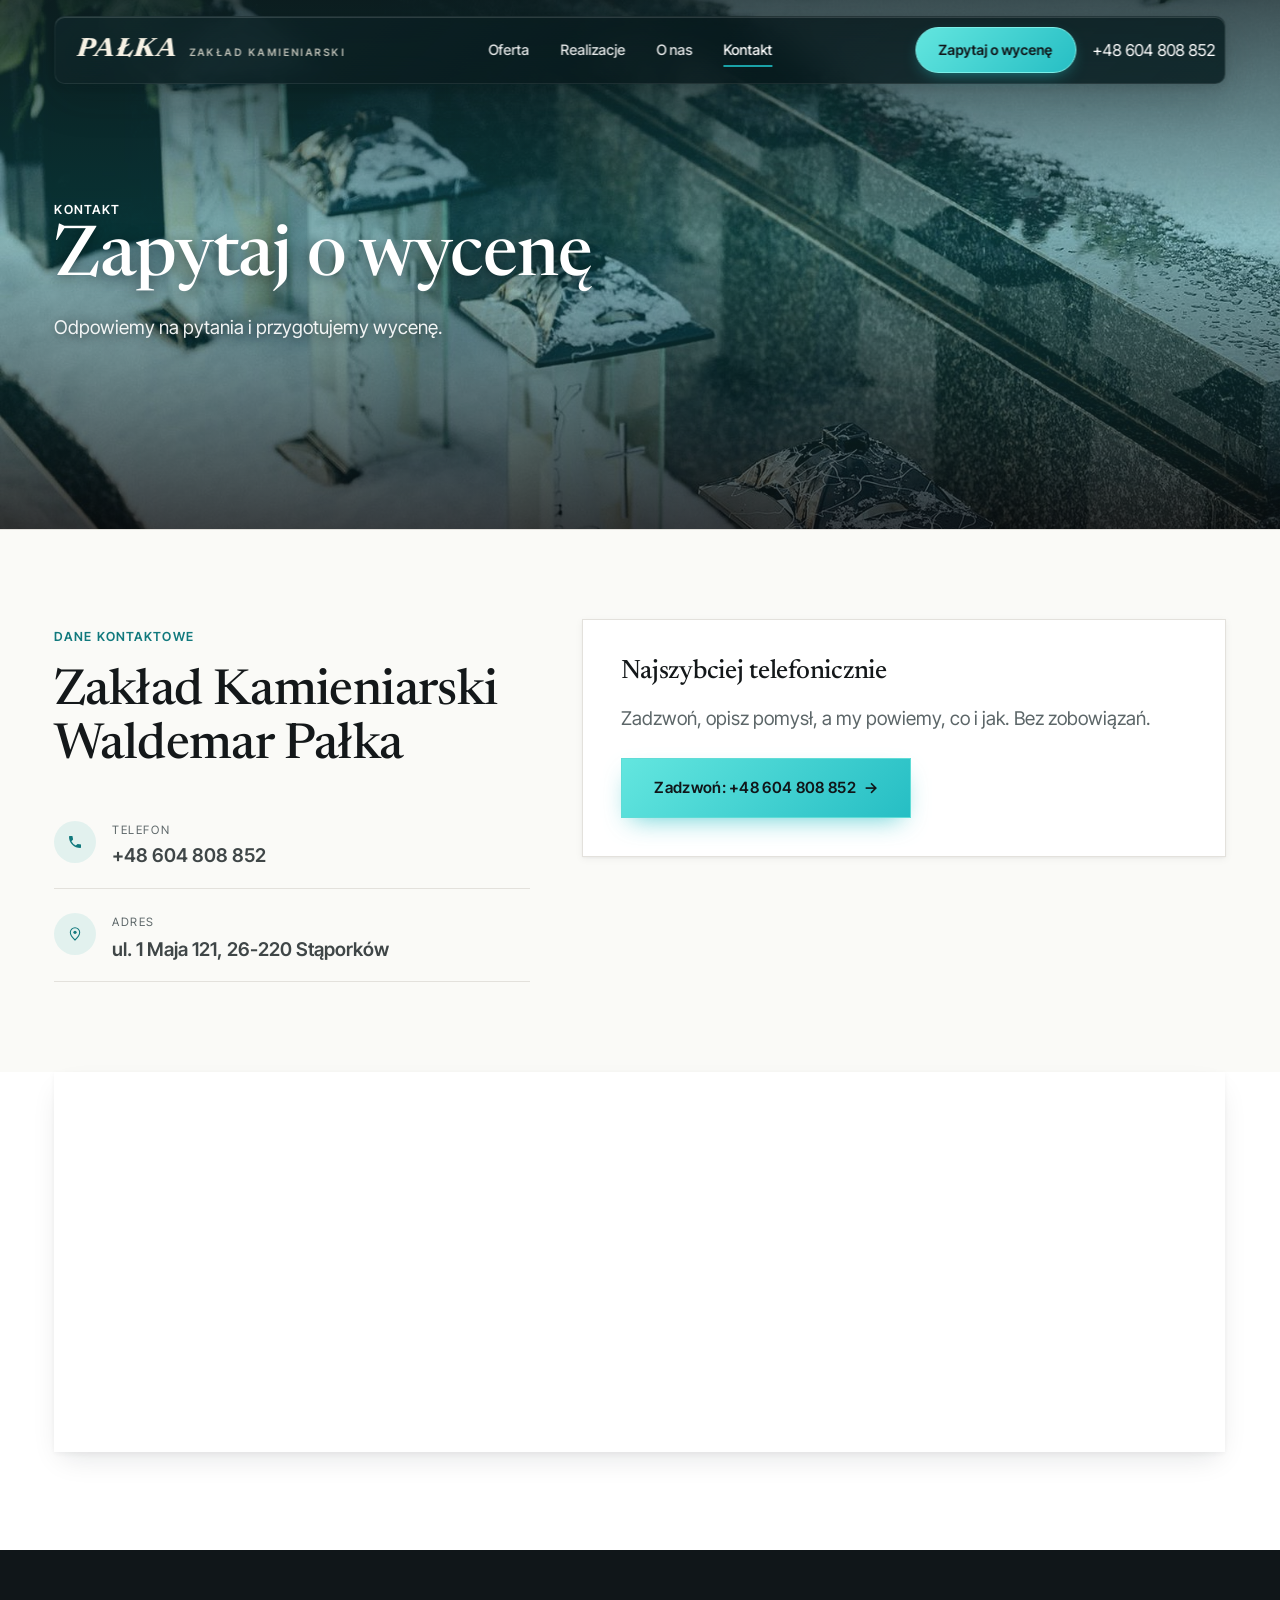
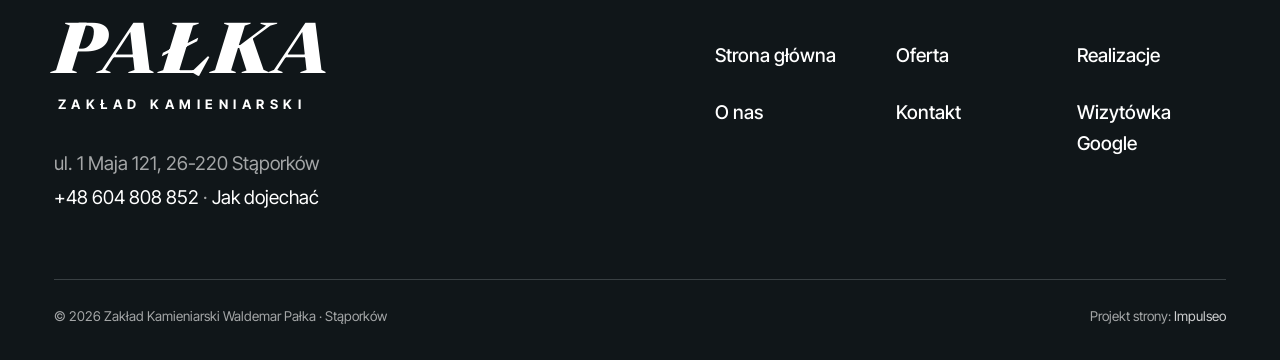
==== commit 60781a90: "[claude-edit][cmt:584eef5d-6e92-445b-a4b8-71c204b58d6d] przebudowa dema w stylu wzorca: wielki znak " ====
--- a/kontakt.html
+++ b/kontakt.html
@@ -19,25 +19,40 @@
 <meta name="twitter:card" content="summary_large_image">
 <link rel="preconnect" href="https://fonts.googleapis.com">
 <link rel="preconnect" href="https://fonts.gstatic.com" crossorigin>
-<link href="https://fonts.googleapis.com/css2?family=Spectral:wght@500;600;700&family=Source+Sans+3:wght@400;500;600&display=swap" rel="stylesheet">
+<link href="https://fonts.googleapis.com/css2?family=Newsreader:ital,opsz,wght@0,6..72,400..700;1,6..72,700..800&family=Inter+Tight:wght@400;500;600;700&family=IBM+Plex+Mono:wght@400;500&display=swap" rel="stylesheet">
 <link rel="stylesheet" href="assets/styles.css?v=3ac8cc31">
+<link rel="stylesheet" href="assets/swell.css?v=1">
 </head>
-<body>
+<body class="sw-sub-page">
 
-<header class="nav">
-  <div class="wrap nav-inner">
-    <a class="brand" href="index.html"><span class="name">Waldemar Pałka</span><span class="sub">Nagrobki i kamieniarstwo</span></a>
-    <nav class="nav-links">
-      <a href="index.html">Strona główna</a>
+<header class="sw-float" aria-label="Nawigacja">
+  <a class="sw-brand" href="index.html" aria-label="Zakład Kamieniarski Waldemar Pałka - strona główna"><b>Pałka</b><span>Zakład kamieniarski</span></a>
+  <nav class="sw-menu" aria-label="Menu główne">
+      <a href="oferta.html">Oferta</a>
       <a href="realizacje.html">Realizacje</a>
-      <a href="oferta.html">Oferta</a>
-      <a href="o-nas.html">O nas</a>
-      <a href="kontakt.html" class="active" aria-current="page">Kontakt</a>
-      <a href="kontakt.html" class="btn btn-accent">Zapytaj o wycenę</a>
-    </nav>
-    <button class="nav-toggle" aria-label="Menu"><span></span><span></span><span></span></button>
+      <a href="o-nas.html">O nas</a>
+      <a href="kontakt.html" aria-current="page">Kontakt</a>
+  </nav>
+  <div class="sw-actions">
+    <a class="sw-pill" href="kontakt.html">Zapytaj o wycenę</a>
+    <a class="sw-tel" href="tel:+48604808852">+48 604 808 852</a>
+    <button class="sw-burger" type="button" aria-label="Otwórz menu"><i></i>Menu</button>
   </div>
 </header>
+<div class="sw-drawer" aria-hidden="true" role="dialog" aria-label="Menu">
+  <div class="sw-drawer-top"><small>Zakład kamieniarski Pałka</small><button class="sw-close" type="button" aria-label="Zamknij menu">&times;</button></div>
+  <nav>
+    <a href="index.html">Strona główna</a>
+    <a href="oferta.html">Oferta</a>
+    <a href="realizacje.html">Realizacje</a>
+    <a href="o-nas.html">O nas</a>
+    <a href="kontakt.html">Kontakt</a>
+  </nav>
+  <div class="sw-btns">
+    <a class="sw-btn sw-btn-teal" href="kontakt.html">Zapytaj o wycenę</a>
+    <a class="sw-btn sw-btn-line" href="tel:+48604808852">Zadzwoń: +48 604 808 852</a>
+  </div>
+</div>
 
 <main>
 <section class="pagehead">
@@ -74,33 +89,24 @@
 </section>
 </main>
 
-<footer>
-  <div class="wrap">
-    <div class="foot-grid">
-      <div class="foot-brand">
-        <div class="name">Zakład Kamieniarski Waldemar Pałka</div>
-        <p>Najpierw zobaczysz projekt i pełną wycenę. Kamień zamawiamy dopiero, gdy wszystko Ci pasuje.</p>
+<footer class="sw-foot">
+  <div class="sw-wrap">
+    <div class="sw-foot-grid">
+      <div>
+        <a class="sw-foot-logo" href="index.html"><b>Pałka</b><span>Zakład kamieniarski</span></a>
+        <p class="sw-foot-addr">ul. 1 Maja 121, 26-220 Stąporków<br><a href="tel:+48604808852">+48 604 808 852</a> · <a href="https://www.google.com/maps/place/Pa%C5%82ka+Waldemar.+Zak%C5%82ad+kamieniarski/@51.137702,20.545329,17z/data=!4m6!3m5!1s0x471834a902b270f3:0xb15a72b386cd75cb!8m2!3d51.137702!4d20.545329" target="_blank" rel="noopener">Jak dojechać</a></p>
       </div>
-      <div class="foot-col">
-        <h4>Nawigacja</h4>
+      <nav class="sw-foot-nav" aria-label="Stopka">
         <a href="index.html">Strona główna</a>
+        <a href="oferta.html">Oferta</a>
         <a href="realizacje.html">Realizacje</a>
-        <a href="oferta.html">Oferta</a>
-        <a href="o-nas.html">O nas</a>
+        <a href="o-nas.html">O nas</a>
         <a href="kontakt.html">Kontakt</a>
-      </div>
-      <div class="foot-col">
-        <h4>Kontakt</h4>
-        <a href="tel:+48604808852">+48 604 808 852</a>
-        <p>ul. 1 Maja 121, 26-220 Stąporków</p>
-        <a href="https://www.google.com/maps/place/Pa%C5%82ka+Waldemar.+Zak%C5%82ad+kamieniarski/@51.137702,20.545329,17z/data=!4m6!3m5!1s0x471834a902b270f3:0xb15a72b386cd75cb!8m2!3d51.137702!4d20.545329" target="_blank" rel="noopener">Jak dojechać →</a>
-      <div class="foot-soc">
-        <a class="soc" href="https://www.google.com/maps/place/Pa%C5%82ka+Waldemar.+Zak%C5%82ad+kamieniarski/@51.137702,20.545329,17z/data=!4m6!3m5!1s0x471834a902b270f3:0xb15a72b386cd75cb!8m2!3d51.137702!4d20.545329" target="_blank" rel="noopener" aria-label="Google - Zakład Kamieniarski Waldemar Pałka"><svg viewBox="0 0 24 24" aria-hidden="true" focusable="false"><path d="M12.48 10.92v3.28h7.84c-.24 1.84-.853 3.187-1.787 4.133-1.147 1.147-2.933 2.4-6.053 2.4-4.827 0-8.6-3.893-8.6-8.72s3.773-8.72 8.6-8.72c2.6 0 4.507 1.027 5.907 2.347l2.307-2.307C18.747 1.44 16.133 0 12.48 0 5.867 0 .307 5.387.307 12s5.56 12 12.173 12c3.573 0 6.267-1.173 8.373-3.36 2.16-2.16 2.84-5.213 2.84-7.667 0-.76-.053-1.467-.173-2.053H12.48z" fill="currentColor"/></svg></a>
-      </div>
-      </div>
+        <a href="https://www.google.com/maps/place/Pa%C5%82ka+Waldemar.+Zak%C5%82ad+kamieniarski/@51.137702,20.545329,17z/data=!4m6!3m5!1s0x471834a902b270f3:0xb15a72b386cd75cb!8m2!3d51.137702!4d20.545329" target="_blank" rel="noopener">Wizytówka Google</a>
+      </nav>
     </div>
-    <div class="foot-bot">
-      <span>© 2026 Zakład Kamieniarski Waldemar Pałka</span>
+    <div class="sw-foot-bot">
+      <span>© 2026 Zakład Kamieniarski Waldemar Pałka · Stąporków</span>
       <span>Projekt strony: <a class="foot-credit" href="https://impulseo.pl" target="_blank" rel="noopener">Impulseo</a></span>
     </div>
   </div>
@@ -109,5 +115,6 @@
 <div class="demo-wazne" data-do="2026-11-23" data-cykl="3" hidden><svg class="dw-ico" width="13" height="13" viewBox="0 0 24 24" fill="none" aria-hidden="true"><circle cx="12" cy="12" r="8.6" stroke="currentColor" stroke-width="1.8"/><path d="M12 7.2V12l3.3 2" stroke="currentColor" stroke-width="1.8" stroke-linecap="round"/></svg><span class="dw-txt"></span></div>
 
 <script src="assets/main.js"></script>
+<script src="assets/swell.js"></script>
 </body>
 </html>
--- a/assets/swell.css
+++ b/assets/swell.css
@@ -0,0 +1,369 @@
+/* =====================================================================
+   Skórka w stylu wzorca (Szymon 17.11.2026: „1 do 1 w tym stylu”).
+   Ładowana PO styles.css, więc ten :root wygrywa nad oboma wcześniejszymi.
+   Typografia: Newsreader (nagłówki, znak) + Inter Tight (tekst) + mono (etykiety).
+   ===================================================================== */
+:root{
+  --sw-teal:#1aa2a7; --sw-teal-deep:#147f83; --sw-teal-text:#11797d;
+  --sw-ink:#14181a; --sw-ink-deep:#101619; --sw-ink-panel:#151b1d; --sw-ink-body:#3f4647;
+  --sw-paper:#fafaf7; --sw-paper-sunken:#f4f3ef; --sw-hair:#e3e1dc; --sw-rule-dark:#394043;
+  --sw-slate:#5c6668; --sw-slate-soft:#8c9394; --sw-cream:#f6f1e4;
+  --sw-btn:linear-gradient(135deg,#63e6df,#26bec4);
+  --sw-serif:"Newsreader",Georgia,serif;
+  --sw-sans:"Inter Tight",system-ui,-apple-system,"Segoe UI",sans-serif;
+  --sw-mono:"IBM Plex Mono",ui-monospace,SFMono-Regular,Menlo,monospace;
+  --sw-gutter:clamp(1.25rem,4.25vw,4.75rem);
+  --sw-ease:cubic-bezier(.23,1,.32,1);
+  /* zmienne starej skórki - podstrony biorą z nich kolory i fonty */
+  --accent:#1aa2a7; --accent-d:#11797d; --accent-soft:rgba(26,162,167,.10); --accent-text:#11797d;
+  --paper:#fafaf7; --paper-2:#f4f3ef; --paper-3:#e3e1dc;
+  --ink:#14181a; --ink-soft:#3f4647; --muted:#5c6668; --line:#e3e1dc; --dark:#101619;
+  --font-display:"Newsreader",Georgia,serif; --font-body:"Inter Tight",system-ui,sans-serif;
+}
+html{scroll-padding-top:6rem}
+body{font-family:var(--sw-sans);background:var(--sw-paper);color:var(--sw-ink-body);-webkit-font-smoothing:antialiased}
+h1,h2,h3,h4{font-family:var(--sw-serif);font-weight:500;letter-spacing:-.01em;color:var(--sw-ink)}
+.sw-wrap{width:min(100% - (var(--sw-gutter) * 2),1340px);margin-inline:auto}
+.sw p{max-width:none}
+.sw-hero,.sw-card{padding-block:0}
+
+/* ---------- etykieta sekcji (ikonka + wersaliki) ---------- */
+.sw-eyebrow{display:inline-flex;align-items:center;gap:.6rem;font:600 .78rem/1 var(--sw-sans);letter-spacing:.09em;text-transform:uppercase;color:var(--sw-teal-text)}
+.sw-eyebrow svg{width:20px;height:20px;flex:0 0 auto}
+.sw-on-dark .sw-eyebrow{color:#fff}
+.sw-h2{font:500 clamp(2.2rem,1.4rem + 2.9vw,3.9rem)/1.06 var(--sw-serif);letter-spacing:-.015em;color:var(--sw-ink);margin:1.4rem 0 0;max-width:16ch}
+.sw-lead{font-size:1.06rem;line-height:1.75;color:var(--sw-ink-body)}
+
+/* ---------- przyciski ---------- */
+.sw-btn{display:inline-flex;align-items:center;justify-content:center;gap:.6rem;min-height:58px;padding:0 2.1rem;font:600 1.02rem/1 var(--sw-sans);border-radius:0;border:1px solid transparent;cursor:pointer;transition:filter .2s,background .2s,color .2s,border-color .2s,box-shadow .2s;text-decoration:none;white-space:nowrap}
+.sw-btn-teal{background:var(--sw-btn);color:var(--sw-ink-deep);border-color:#5fdcd6;box-shadow:0 10px 26px -10px rgba(38,190,196,.75)}
+.sw-btn-teal:hover{filter:brightness(1.05);box-shadow:0 14px 32px -10px rgba(38,190,196,.9)}
+.sw-btn-line{background:transparent;color:#fff;border:2px solid #fff}
+.sw-btn-line:hover{background:#fff;color:var(--sw-ink)}
+.sw-btn-line.ink{color:var(--sw-ink);border-color:var(--sw-ink)}
+.sw-btn-line.ink:hover{background:var(--sw-ink);color:#fff}
+.sw-btn-ink{background:var(--sw-ink);color:#fff}
+.sw-btn-ink:hover{background:#000}
+.sw-btn-caps{font-size:.86rem;letter-spacing:.04em;text-transform:uppercase;min-height:56px}
+.sw-link{display:inline-flex;align-items:center;gap:.55rem;color:var(--sw-teal-text);font-weight:500;padding-bottom:.45rem;border-bottom:2px solid var(--sw-teal);text-decoration:none}
+.sw-link svg{transition:transform .25s var(--sw-ease)}
+.sw-link:hover svg{transform:translateX(4px)}
+.sw-on-dark .sw-link{color:#fff}
+
+/* ---------- pływający pasek (szkło) ---------- */
+.sw-float{position:fixed;z-index:80;top:clamp(.5rem,1.35vw,1rem);left:50%;width:min(100% - (var(--sw-gutter) * 2),1340px);transform:translate(-50%,0);
+  display:flex;align-items:center;justify-content:space-between;gap:1.5rem;height:4.25rem;padding:0 .6rem 0 1.4rem;
+  background:linear-gradient(135deg,#102629db 0%,#07171acc 58%,#081d20d6 100%);backdrop-filter:blur(14px) saturate(1.3);-webkit-backdrop-filter:blur(14px) saturate(1.3);
+  border:1px solid rgba(255,255,255,.08);border-radius:10px;box-shadow:0 1px 0 #ffffff24 inset,0 2px 8px #0417191f,0 16px 40px #04171929;
+  transition:transform .45s var(--sw-ease),opacity .35s}
+.sw-home .sw-float{transform:translate(-50%,-140%);opacity:0;pointer-events:none}
+.sw-home .sw-float.show{transform:translate(-50%,0);opacity:1;pointer-events:auto}
+.sw-brand{display:flex;align-items:baseline;gap:.7rem;color:var(--sw-cream);text-decoration:none}
+.sw-brand b{font:italic 800 1.65rem/1 var(--sw-serif);letter-spacing:.06em;text-transform:uppercase}
+.sw-brand span{font:600 .64rem/1 var(--sw-sans);letter-spacing:.24em;text-transform:uppercase;color:rgba(246,241,228,.75)}
+.sw-menu{display:flex;align-items:center;gap:clamp(1rem,2.4vw,2.4rem)}
+.sw-menu a{color:#fff;font:500 .9rem/1 var(--sw-sans);text-decoration:none;opacity:.9;position:relative;padding:.4rem 0}
+.sw-menu a:hover,.sw-menu a[aria-current]{opacity:1}
+.sw-menu a[aria-current]::after{content:"";position:absolute;left:0;right:0;bottom:-.2rem;height:2px;background:var(--sw-teal)}
+.sw-actions{display:flex;align-items:center;gap:1rem}
+.sw-pill{display:inline-flex;align-items:center;height:2.85rem;padding:0 1.4rem;border-radius:700px;background:var(--sw-btn);color:var(--sw-ink-deep);font:600 .88rem/1 var(--sw-sans);text-decoration:none;border:1px solid #7cefe8;box-shadow:0 6px 18px -8px rgba(38,190,196,.8)}
+.sw-pill:hover{filter:brightness(1.05)}
+.sw-tel{color:#fff;font:400 1.02rem/1 var(--sw-sans);text-decoration:none;white-space:nowrap}
+.sw-burger{display:none;background:none;border:0;color:#fff;font:600 .9rem/1 var(--sw-sans);cursor:pointer;padding:.6rem .8rem;align-items:center;gap:.5rem}
+.sw-burger i{display:block;width:18px;height:2px;background:#fff;box-shadow:0 -6px 0 #fff,0 6px 0 #fff}
+
+/* ---------- HERO ---------- */
+.sw-hero{position:relative;isolation:isolate;min-height:100svh;display:flex;flex-direction:column;background:var(--sw-teal-deep);color:#fff;overflow:clip}
+.sw-hero>img{position:absolute;inset:0;width:100%;height:100%;object-fit:cover;object-position:68% 55%;z-index:-2}
+.sw-hero::before{content:"";position:absolute;inset:0;z-index:-1;
+  background:linear-gradient(180deg,rgba(16,38,41,.78) 0%,rgba(20,127,131,.42) 34%,rgba(16,22,25,.10) 62%,rgba(10,15,17,.72) 100%),
+             linear-gradient(90deg,rgba(16,22,25,.55) 0%,rgba(16,22,25,0) 62%)}
+.sw-mark{display:flex;justify-content:space-between;align-items:flex-start;padding:clamp(.8rem,1.6vw,1.6rem) var(--sw-gutter) 0;
+  font:italic 800 clamp(4.2rem,17.6vw,21rem)/.92 var(--sw-serif);color:var(--sw-cream);text-transform:uppercase;letter-spacing:0;user-select:none;
+  text-shadow:0 10px 40px rgba(4,23,25,.25)}
+.sw-mark span{display:block}
+.sw-hero-nav{display:flex;align-items:center;justify-content:space-between;gap:2rem;padding:clamp(.6rem,1.4vw,1.4rem) var(--sw-gutter) 0}
+.sw-hero-nav .sw-menu a{font-size:.92rem}
+.sw-hero-copy{padding:clamp(1.6rem,4vh,3rem) var(--sw-gutter) clamp(2rem,5vh,3.4rem);flex:1;display:flex;flex-direction:column;justify-content:flex-start}
+.sw-hero h1{font:500 clamp(2.4rem,1.5rem + 2.9vw,4.1rem)/1.08 var(--sw-serif);color:#fff;max-width:19ch;letter-spacing:-.012em;text-shadow:0 4px 30px rgba(4,23,25,.45);margin:0}
+.sw-hero-copy p{font-size:clamp(1rem,.95rem + .25vw,1.14rem);line-height:1.6;color:rgba(255,255,255,.94);max-width:44ch;margin:1.2rem 0 1.8rem;text-shadow:0 2px 14px rgba(4,23,25,.5)}
+.sw-btns{display:flex;flex-wrap:wrap;gap:.9rem}
+.sw-trust{background:#1c1d1c;color:#fff}
+.sw-trust .sw-wrap{display:flex;align-items:center;justify-content:space-between;gap:1.5rem 2.5rem;flex-wrap:wrap;min-height:70px;padding-block:1rem}
+.sw-trust-items{display:flex;flex-wrap:wrap;gap:1rem clamp(2rem,4.6vw,4.6rem)}
+.sw-trust-item{display:flex;align-items:baseline;gap:.6rem;white-space:nowrap}
+.sw-trust-item b{font:500 1.16rem/1 var(--sw-sans);letter-spacing:-.01em}
+.sw-trust-item span{font-size:.8rem;color:rgba(255,255,255,.72)}
+.sw-trust-note{font:400 .72rem/1 var(--sw-mono);letter-spacing:.12em;text-transform:uppercase;color:rgba(255,255,255,.5)}
+
+/* ---------- sekcje ogólne ---------- */
+.sw-sec{padding-block:clamp(5rem,8vw,9rem)}
+.sw-bg-paper{background:var(--sw-paper)}
+.sw-bg-white{background:#fff}
+.sw-bg-sunken{background:var(--sw-paper-sunken)}
+.sw-bg-ink{background:var(--sw-ink-deep);color:#fff}
+.sw-bg-ink h2,.sw-bg-ink h3{color:#fff}
+.sw-head-split{display:grid;grid-template-columns:minmax(0,1.15fr) minmax(0,.85fr);gap:2rem clamp(2rem,6vw,7rem);align-items:end}
+.sw-head-split p{color:var(--sw-ink-body);font-size:1.06rem;line-height:1.7;margin:0 0 1.6rem}
+
+/* ---------- O nas ---------- */
+.sw-about{display:grid;grid-template-columns:minmax(0,1fr) minmax(0,.78fr);gap:clamp(2.5rem,7vw,9rem);align-items:start}
+.sw-about .sw-h2{max-width:13ch;margin-bottom:2.6rem}
+.sw-about p{font-size:1.06rem;line-height:1.85;color:var(--sw-ink-body);margin:0 0 1.6rem;max-width:58ch}
+.sw-about .sw-btns{margin-top:2.6rem;align-items:center;gap:2.4rem}
+.sw-fig{margin:0}
+.sw-fig img{display:block;width:100%;aspect-ratio:4/3.1;object-fit:cover}
+.sw-fig figcaption{display:flex;justify-content:space-between;gap:1rem;margin-top:1.4rem;font-size:.88rem;color:var(--sw-ink)}
+.sw-fig figcaption em{font:600 .72rem/1.4 var(--sw-sans);font-style:normal;letter-spacing:.12em;text-transform:uppercase;color:var(--sw-teal-text)}
+.sw-about .sw-fig{margin-top:3.4rem}
+
+/* ---------- Zasady (miejsce opinii u wzorca) ---------- */
+.sw-rules{display:grid;grid-template-columns:minmax(0,1fr) minmax(0,1fr);gap:3rem clamp(2rem,7vw,8rem)}
+.sw-quote-mark{display:block;width:56px;height:3px;background:var(--sw-teal);margin:3rem 0 2rem}
+.sw-big-line{font:400 clamp(1.6rem,1.2rem + 1.2vw,2.15rem)/1.42 var(--sw-sans);letter-spacing:-.025em;color:var(--sw-ink);max-width:22ch;margin:0}
+.sw-big-sign{margin:1.8rem 0 0;font-size:.98rem;color:var(--sw-slate)}
+.sw-big-sign b{color:var(--sw-ink);font-weight:600}
+.sw-rules-left .sw-btns{margin-top:4.2rem}
+.sw-rules-left .sw-small{color:var(--sw-slate);font-size:1.02rem;line-height:1.7;max-width:34ch;margin:4rem 0 0}
+.sw-rules-list{align-self:end}
+.sw-rules-top{display:flex;justify-content:space-between;font:600 .74rem/1 var(--sw-sans);letter-spacing:.1em;text-transform:uppercase;color:var(--sw-slate);padding-bottom:1.2rem;border-bottom:1px solid var(--sw-hair)}
+.sw-rule{padding:2rem 0;border-bottom:1px solid var(--sw-hair)}
+.sw-rule p{margin:0;font-size:1.04rem;line-height:1.75;color:var(--sw-ink-body)}
+.sw-rule .meta{display:flex;align-items:center;gap:.6rem;margin-top:1rem;font-size:.9rem;color:var(--sw-slate)}
+.sw-rule .meta b{color:var(--sw-ink);font-weight:600}
+.sw-rule .meta i{font-style:normal;color:var(--sw-teal);letter-spacing:.1em}
+
+/* ---------- ciemna sekcja: jak pracujemy ---------- */
+.sw-pattern{position:relative;isolation:isolate}
+.sw-pattern::before{content:"";position:absolute;inset:0;z-index:-1;opacity:.55;
+  background-image:url("data:image/svg+xml,%3Csvg xmlns='http://www.w3.org/2000/svg' width='96' height='100' viewBox='0 0 96 100'%3E%3Cg fill='%23163c40'%3E%3Cpath d='M22 18h22l10 10H32z'/%3E%3Cpath d='M18 34h30l10 10H28z'/%3E%3Cpath d='M26 50h22l10 10H36z'/%3E%3C/g%3E%3C/svg%3E");
+  -webkit-mask-image:radial-gradient(ellipse at 20% 20%,#000 0%,transparent 70%);mask-image:radial-gradient(ellipse at 20% 20%,#000 0%,transparent 70%)}
+.sw-proof-head{display:flex;justify-content:space-between;align-items:end;gap:2rem;flex-wrap:wrap}
+.sw-proof-head .sw-h2{color:#fff;max-width:none}
+.sw-proof-head p{color:rgba(255,255,255,.72);max-width:34ch;font-size:1.04rem;line-height:1.65;margin:0}
+.sw-proof{display:grid;grid-template-columns:minmax(0,2.55fr) minmax(0,1fr);gap:2.2rem;margin-top:2.8rem}
+.sw-proof-media{position:relative}
+.sw-proof-media img{display:block;width:100%;aspect-ratio:2.08/1;object-fit:cover}
+.sw-tag{position:absolute;top:1rem;left:1rem;background:rgba(16,22,25,.82);color:#fff;font:500 .7rem/1 var(--sw-mono);letter-spacing:.16em;text-transform:uppercase;padding:.55rem .7rem}
+.sw-proof-cap{display:flex;justify-content:space-between;margin-top:.9rem;font:400 .8rem/1 var(--sw-mono);letter-spacing:.06em;color:rgba(255,255,255,.6)}
+.sw-steps{display:grid;grid-template-columns:repeat(4,1fr);gap:.6rem;margin-top:1.4rem}
+.sw-step{position:relative;text-align:left;background:var(--sw-ink-panel);border:1px solid var(--sw-rule-dark);color:#fff;padding:1rem 1rem 1.05rem;cursor:pointer;font:inherit;transition:border-color .2s,background .2s}
+.sw-step small{display:block;font:400 .68rem/1 var(--sw-mono);letter-spacing:.14em;color:rgba(255,255,255,.6);margin-bottom:.5rem}
+.sw-step span{font:600 .95rem/1.2 var(--sw-sans)}
+.sw-step:hover{border-color:#5c6668}
+.sw-step[aria-selected="true"]{border:2px solid var(--sw-teal);background:#13262a}
+.sw-step[aria-selected="true"]::after{content:"Teraz";position:absolute;top:.55rem;right:.55rem;background:var(--sw-teal);color:var(--sw-ink-deep);font:600 .6rem/1 var(--sw-mono);letter-spacing:.12em;text-transform:uppercase;padding:.3rem .4rem}
+.sw-panel{border:1px solid var(--sw-rule-dark);padding:2rem 1.8rem;display:flex;flex-direction:column}
+.sw-panel-kicker{font:400 .78rem/1.6 var(--sw-mono);letter-spacing:.12em;text-transform:uppercase;color:var(--sw-teal);padding-bottom:1.4rem;border-bottom:1px solid var(--sw-rule-dark)}
+.sw-panel dl{margin:0}
+.sw-panel dt{font:400 .7rem/1 var(--sw-mono);letter-spacing:.16em;text-transform:uppercase;color:rgba(255,255,255,.6);margin-top:1.3rem}
+.sw-panel dd{margin:.6rem 0 0;padding-bottom:1.2rem;border-bottom:1px solid var(--sw-rule-dark);font:600 1rem/1.45 var(--sw-sans);color:#fff}
+.sw-panel .sw-link{margin-top:auto;align-self:flex-start;color:#fff}
+
+/* ---------- galeria wstęgą (perspektywa) ---------- */
+.sw-center{text-align:center}
+.sw-center .sw-h2{margin-inline:auto;max-width:14ch}
+.sw-center>p{margin:1.6rem auto 0;max-width:62ch;color:var(--sw-ink-body);font-size:1.04rem;line-height:1.7}
+.sw-center .sw-btns{justify-content:center;margin-top:2.4rem;gap:.7rem}
+.sw-ribbon{display:flex;justify-content:center;align-items:center;gap:clamp(.6rem,1.6vw,1.8rem);margin-top:1.6rem;padding:0 1.6rem 3rem;perspective:600px;overflow:hidden}
+.sw-ribbon a{flex:0 0 auto;display:block;box-shadow:0 30px 40px -24px rgba(16,22,25,.45);transition:transform .6s var(--sw-ease)}
+.sw-ribbon img{display:block;width:100%;height:100%;object-fit:cover}
+.sw-ribbon a:nth-child(1){width:17.5%;aspect-ratio:.8;transform:rotateY(32deg)}
+.sw-ribbon a:nth-child(2){width:12%;aspect-ratio:.8;transform:rotateY(22deg)}
+.sw-ribbon a:nth-child(3){width:9.6%;aspect-ratio:.82;transform:rotateY(12deg)}
+.sw-ribbon a:nth-child(4){width:9%;aspect-ratio:.86;transform:none}
+.sw-ribbon a:nth-child(5){width:9.6%;aspect-ratio:.82;transform:rotateY(-12deg)}
+.sw-ribbon a:nth-child(6){width:12%;aspect-ratio:.8;transform:rotateY(-22deg)}
+.sw-ribbon a:nth-child(7){width:17.5%;aspect-ratio:.8;transform:rotateY(-32deg)}
+.sw-ribbon a:hover{transform:none;z-index:2}
+.sw-ribbon-note{text-align:center;font:400 .72rem/1 var(--sw-mono);letter-spacing:.12em;text-transform:uppercase;color:var(--sw-slate-soft);margin:0}
+
+/* ---------- wycena: dwie kartki ---------- */
+.sw-cost{display:grid;grid-template-columns:minmax(0,.9fr) minmax(0,1.1fr);gap:3rem clamp(2rem,6vw,7rem);align-items:center}
+.sw-cost .sw-h2{max-width:13ch}
+.sw-cost-copy p{font-size:1.05rem;line-height:1.75;color:var(--sw-ink-body);margin:2.4rem 0 2.2rem;max-width:46ch}
+.sw-bids{position:relative;min-height:35rem}
+.sw-bid{position:absolute;font-family:var(--sw-mono);font-size:.82rem;letter-spacing:.02em}
+.sw-bid-b{top:0;right:0;width:min(100%,25rem);background:#16191b;color:#e9ecec;padding:1.8rem 2rem;transform:rotate(.6deg);box-shadow:0 30px 50px -28px rgba(0,0,0,.55)}
+.sw-bid-a{left:0;bottom:0;width:min(100%,28rem);background:#f6f1e6;color:var(--sw-ink);padding:2rem 2.1rem 2.2rem;transform:rotate(-1.2deg);box-shadow:0 34px 60px -30px rgba(16,22,25,.45);border:1px solid #ebe4d4}
+.sw-bid .k{font-size:.7rem;letter-spacing:.16em;text-transform:uppercase;opacity:.75}
+.sw-bid-a .k{color:var(--sw-teal-text);opacity:1}
+.sw-bid-b .row{display:flex;justify-content:space-between;align-items:baseline;gap:1rem;margin-top:1.8rem;padding-bottom:.9rem;border-bottom:1px dashed rgba(255,255,255,.3)}
+.sw-bid-b .row b{font-size:1.25rem;font-weight:600;color:#fff}
+.sw-bid-b small{display:block;margin-top:.9rem;font-size:.72rem;opacity:.75}
+.sw-bid-a ul{list-style:none;margin:1.4rem 0 0;padding:0}
+.sw-bid-a li{display:flex;align-items:baseline;gap:.5rem;padding:.42rem 0}
+.sw-bid-a li::after{content:"";order:1;flex:1;border-bottom:1px dashed rgba(20,24,26,.28);transform:translateY(-.25rem)}
+.sw-bid-a li em{order:2;font-style:normal;color:var(--sw-teal-text)}
+.sw-bid-a .tot{display:flex;justify-content:space-between;align-items:baseline;margin-top:1rem;padding-top:1rem;border-top:2px solid var(--sw-ink);font-weight:600}
+.sw-bid-a .tot b{font-size:.92rem;color:var(--sw-teal-text)}
+.sw-bids-note{position:absolute;right:0;top:13rem;font:400 .72rem/1 var(--sw-mono);letter-spacing:.06em;color:var(--sw-slate-soft)}
+
+/* ---------- oferta: dwie duże karty ---------- */
+.sw-svc{display:grid;grid-template-columns:1fr 1fr;gap:1.8rem;margin-top:4.6rem}
+.sw-card{background:#fff;border:1px solid var(--sw-hair);border-radius:2px;display:flex;flex-direction:column}
+.sw-card-top{padding:2.5rem 2.5rem 2.4rem}
+.sw-card-top img{display:block;width:100%;aspect-ratio:2/1;object-fit:cover}
+.sw-card-ttl{display:flex;justify-content:space-between;align-items:flex-start;gap:1.5rem;margin-top:2.4rem}
+.sw-card-ttl h3{font:500 clamp(1.5rem,1.1rem + 1vw,2.05rem)/1.1 var(--sw-serif);text-transform:uppercase;letter-spacing:.005em;margin:0}
+.sw-card-ttl a{flex:0 0 auto;display:grid;place-items:center;width:3.1rem;height:3.1rem;border:1px solid var(--sw-ink);color:var(--sw-ink);transition:background .2s,color .2s}
+.sw-card-ttl a:hover{background:var(--sw-ink);color:#fff}
+.sw-card-top p{margin:1.2rem 0 0;color:var(--sw-ink-body);line-height:1.65;max-width:44ch}
+.sw-subs{display:grid;grid-template-columns:1fr 1fr;border-top:1px solid var(--sw-hair);margin-top:auto}
+.sw-sub{display:block;padding:2rem 2.2rem 2.1rem;border-bottom:1px solid var(--sw-hair);color:inherit;text-decoration:none;transition:background .2s}
+.sw-sub:nth-child(odd){border-right:1px solid var(--sw-hair)}
+.sw-sub:nth-last-child(-n+2){border-bottom:0}
+.sw-sub:hover{background:var(--sw-paper)}
+.sw-sub h4{display:flex;justify-content:space-between;gap:1rem;font:500 1.2rem/1.25 var(--sw-serif);margin:0}
+.sw-sub h4 svg{flex:0 0 auto;color:var(--sw-slate);margin-top:.2rem}
+.sw-sub p{margin:1.5rem 0 0;font-size:.93rem;line-height:1.6;color:var(--sw-slate)}
+.sw-svc-note{margin:2.6rem 0 0;color:var(--sw-ink-body)}
+.sw-svc-note a{color:var(--sw-teal-text);font-weight:600;text-decoration:underline;text-underline-offset:3px}
+
+/* ---------- dlaczego my ---------- */
+.sw-why{display:grid;grid-template-columns:minmax(0,1.15fr) minmax(0,.75fr);gap:clamp(2rem,4.5vw,4.5rem);align-items:center}
+.sw-why .sw-h2{max-width:15ch}
+.sw-why-grid{display:grid;grid-template-columns:1fr 1fr;margin-top:3.6rem;border-top:1px solid var(--sw-hair)}
+.sw-why-item{padding:2.1rem 2rem 2.2rem 0;border-bottom:1px solid var(--sw-hair)}
+.sw-why-item:nth-child(even){padding-left:2rem;border-left:1px solid var(--sw-hair)}
+.sw-why-item small{font:400 .75rem/1 var(--sw-mono);color:var(--sw-teal-text);letter-spacing:.06em}
+.sw-why-item h3{font:500 1.25rem/1.3 var(--sw-serif);margin:1rem 0 .9rem}
+.sw-why-item p{margin:0;color:var(--sw-ink-body);line-height:1.7;max-width:34ch}
+.sw-why-fig{position:relative;margin:0 calc(var(--sw-gutter) * -1) 0 0}
+.sw-why-fig img{display:block;width:100%;aspect-ratio:4/4.5;object-fit:cover}
+.sw-chip{position:absolute;left:1.5rem;bottom:1.5rem;background:rgba(16,22,25,.86);color:#fff;font:600 .88rem/1 var(--sw-sans);padding:.95rem 1.2rem}
+
+/* ---------- dojazd ---------- */
+.sw-area{display:grid;grid-template-columns:1fr 1fr 1.05fr;gap:2.5rem clamp(2rem,4vw,3.6rem);margin-top:3.6rem;align-items:start}
+.sw-area h3{font:500 clamp(1.5rem,1.2rem + .8vw,2rem)/1.1 var(--sw-serif);text-transform:uppercase;margin:0}
+.sw-area .tel{display:inline-block;margin-top:1.3rem;font:400 clamp(1.25rem,1rem + .6vw,1.6rem)/1 var(--sw-mono);color:var(--sw-teal-text);text-decoration:none}
+.sw-area p{margin:1.8rem 0 0;color:var(--sw-ink-body);line-height:1.8}
+.sw-area .go{display:flex;justify-content:space-between;align-items:center;margin-top:2.2rem;padding-top:1.4rem;border-top:1px solid #d9d6cf;color:var(--sw-ink);font-weight:600;text-decoration:none}
+.sw-area .go svg{color:var(--sw-teal)}
+.sw-map{border:1px solid var(--sw-hair);background:#fff;padding:.5rem;box-shadow:0 20px 40px -30px rgba(16,22,25,.4)}
+.sw-map iframe{display:block;width:100%;height:21rem;border:0;filter:grayscale(.35) contrast(1.02)}
+
+/* ---------- FAQ ---------- */
+.sw-faq{margin-top:4.4rem;border-top:1px solid var(--sw-hair)}
+.sw-faq details{border-bottom:1px solid var(--sw-hair)}
+.sw-faq summary{display:grid;grid-template-columns:4.5rem minmax(0,1fr) 2.6rem;align-items:center;gap:1rem;padding:1.6rem 0;cursor:pointer;list-style:none}
+.sw-faq summary::-webkit-details-marker{display:none}
+.sw-faq summary small{font:400 .72rem/1 var(--sw-mono);color:var(--sw-slate);padding-left:.3rem}
+.sw-faq summary span{font:500 clamp(1.25rem,1rem + .9vw,1.95rem)/1.25 var(--sw-serif);color:var(--sw-ink)}
+.sw-faq summary i{display:grid;place-items:center;width:2.5rem;height:2.5rem;border-radius:50%;border:1px solid var(--sw-hair);background:var(--sw-paper);color:var(--sw-teal-text);font-style:normal;font-size:1.1rem;transition:transform .3s var(--sw-ease)}
+.sw-faq details[open] summary i{transform:rotate(45deg)}
+.sw-faq details p{margin:0 0 1.8rem 5.5rem;max-width:62ch;color:var(--sw-ink-body);line-height:1.75;font-size:1.03rem}
+
+/* ---------- końcowe CTA ---------- */
+.sw-final{position:relative;isolation:isolate;background:var(--sw-ink-deep);color:#fff;text-align:center;padding-block:clamp(7rem,13vw,12rem)}
+.sw-final::before{content:"";position:absolute;inset:0;z-index:-1;
+  background-image:url("data:image/svg+xml,%3Csvg xmlns='http://www.w3.org/2000/svg' width='96' height='100' viewBox='0 0 96 100'%3E%3Cg fill='%2316393d'%3E%3Cpath d='M22 18h22l10 10H32z'/%3E%3Cpath d='M18 34h30l10 10H28z'/%3E%3Cpath d='M26 50h22l10 10H36z'/%3E%3C/g%3E%3C/svg%3E");
+  -webkit-mask-image:linear-gradient(180deg,#000 0%,#000 55%,transparent 100%);mask-image:linear-gradient(180deg,#000 0%,#000 55%,transparent 100%)}
+.sw-final::after{content:"";position:absolute;inset:0;z-index:-1;background:radial-gradient(ellipse 55% 50% at 50% 50%,rgba(16,22,25,.95),rgba(16,22,25,0))}
+.sw-final h2{font:500 clamp(2.2rem,1.4rem + 2.6vw,3.7rem)/1.08 var(--sw-serif);color:#fff;margin:0 auto;max-width:20ch}
+.sw-final p{margin:2rem auto 0;max-width:52ch;color:rgba(255,255,255,.72);line-height:1.7;font-size:1.04rem}
+.sw-final .sw-btns{justify-content:center;margin-top:2.6rem;gap:1.2rem}
+.sw-final .sw-btn{min-width:16rem;min-height:4.7rem}
+.sw-final .sw-btn-line{border-width:1px;border-color:rgba(255,255,255,.55)}
+
+/* ---------- stopka ---------- */
+.sw-foot{background:var(--sw-ink-deep);color:rgba(255,255,255,.62);padding:clamp(3.5rem,6vw,5.5rem) 0 2rem}
+.sw-foot-grid{display:grid;grid-template-columns:minmax(0,1.2fr) minmax(0,1fr);gap:3rem}
+.sw-foot-logo{display:inline-flex;flex-direction:column;gap:.7rem;color:#fff;text-decoration:none}
+.sw-foot-logo b{font:italic 800 clamp(3rem,2rem + 3vw,4.6rem)/.85 var(--sw-serif);letter-spacing:.04em;text-transform:uppercase}
+.sw-foot-logo span{font:700 .82rem/1 var(--sw-sans);letter-spacing:.42em;text-transform:uppercase;padding-left:.2rem}
+.sw-foot-addr{margin:2.2rem 0 0;line-height:1.8}
+.sw-foot-addr a{color:#fff;text-decoration:none}
+.sw-foot-nav{display:grid;grid-template-columns:repeat(3,1fr);gap:1.6rem 2rem;align-content:start;padding-top:.8rem}
+.sw-foot-nav a{color:#fff;text-decoration:none;font-weight:500}
+.sw-foot-nav a:hover{color:var(--sw-teal)}
+.sw-foot-bot{display:flex;justify-content:space-between;flex-wrap:wrap;gap:1rem;margin-top:4rem;padding-top:1.6rem;border-top:1px solid var(--sw-rule-dark);font-size:.84rem}
+.sw-foot-bot a{color:rgba(255,255,255,.8)}
+
+/* ---------- podstrony: nagłówek strony i elementy starej skórki ---------- */
+.sw-sub-page .pagehead{min-height:58vh;min-height:58svh;padding-top:6rem}
+.sw-sub-page .pagehead::after{background:linear-gradient(180deg,rgba(16,38,41,.78) 0%,rgba(20,127,131,.40) 45%,rgba(10,15,17,.78) 100%)}
+.sw-sub-page .pagehead .wrap,.sw-sub-page main .wrap{width:min(100% - (var(--sw-gutter) * 2),1340px)}
+.sw-sub-page .pagehead h1{font:500 clamp(2.6rem,1.6rem + 3.4vw,4.6rem)/1.05 var(--sw-serif);letter-spacing:-.012em}
+.sw-sub-page .eyebrow{font:600 .78rem/1 var(--sw-sans);letter-spacing:.09em;text-transform:uppercase;color:var(--sw-teal-text)}
+.sw-sub-page .eyebrow::before{display:none}
+.sw-sub-page .pagehead .eyebrow,.sw-sub-page .cta .eyebrow{color:#fff}
+.sw-sub-page main h2{font-family:var(--sw-serif);font-weight:500;letter-spacing:-.012em}
+.sw-sub-page main h3{font-family:var(--sw-serif);font-weight:500}
+.sw-sub-page .btn{border-radius:0;min-height:54px;font-family:var(--sw-sans);font-weight:600}
+.sw-sub-page .btn-accent{background:var(--sw-btn);color:var(--sw-ink-deep);border:1px solid #5fdcd6;box-shadow:0 10px 26px -10px rgba(38,190,196,.75)}
+.sw-sub-page .btn-accent:hover{filter:brightness(1.05);background:var(--sw-btn);color:var(--sw-ink-deep)}
+.sw-sub-page .btn-light{background:var(--sw-btn);color:var(--sw-ink-deep);border:1px solid #5fdcd6}
+.sw-sub-page .cta{background:var(--sw-ink-deep)}
+.sw-sub-page .cta h2{color:#fff}
+.sw-sub-page .btn-ghost-cta{border-radius:0;border:1px solid rgba(255,255,255,.55);color:#fff}
+.sw-sub-page section:not(.pagehead):not(.cta){background:var(--sw-paper)}
+.sw-sub-page main section:nth-of-type(odd):not(.pagehead):not(.cta){background:#fff}
+
+/* ---------- mobilne menu ---------- */
+.sw-drawer{position:fixed;inset:0;z-index:120;background:var(--sw-ink-deep);color:#fff;display:flex;flex-direction:column;padding:1.4rem var(--sw-gutter) 2rem;transform:translateY(-100%);transition:transform .45s var(--sw-ease);visibility:hidden}
+.sw-drawer.open{transform:none;visibility:visible}
+.sw-drawer-top{display:flex;justify-content:space-between;align-items:center}
+.sw-drawer-top small{font:600 .74rem/1 var(--sw-sans);letter-spacing:.14em;text-transform:uppercase;color:rgba(255,255,255,.6)}
+.sw-drawer nav{display:flex;flex-direction:column;margin-top:2.4rem;border-top:1px solid var(--sw-rule-dark)}
+.sw-drawer nav a{font:500 1.9rem/1.2 var(--sw-serif);color:#fff;text-decoration:none;padding:1rem 0;border-bottom:1px solid var(--sw-rule-dark)}
+.sw-drawer .sw-btns{margin-top:auto;flex-direction:column}
+.sw-drawer .sw-btn{width:100%}
+.sw-close{background:none;border:1px solid var(--sw-rule-dark);color:#fff;width:2.8rem;height:2.8rem;font-size:1.3rem;cursor:pointer}
+
+/* ---------- responsywność ---------- */
+@media (max-width:1100px){
+  .sw-hero-nav .sw-menu{display:none}
+  .sw-float .sw-menu{display:none}
+  .sw-burger{display:inline-flex}
+  .sw-proof{grid-template-columns:1fr}
+  .sw-area{grid-template-columns:1fr 1fr}
+  .sw-map{grid-column:1/-1}
+}
+@media (max-width:900px){
+  .sw-about,.sw-rules,.sw-cost,.sw-why,.sw-head-split,.sw-foot-grid{grid-template-columns:1fr}
+  .sw-svc{grid-template-columns:1fr}
+  .sw-why-fig{margin:0}
+  .sw-bids{min-height:29rem;margin-top:1rem}
+  .sw-ribbon a:nth-child(1),.sw-ribbon a:nth-child(7){display:none}
+  .sw-ribbon a:nth-child(2),.sw-ribbon a:nth-child(6){width:22%}
+  .sw-ribbon a:nth-child(3),.sw-ribbon a:nth-child(5){width:17%}
+  .sw-ribbon a:nth-child(4){width:16%}
+  .sw-about .sw-fig{margin-top:0}
+}
+@media (max-width:680px){
+  .sw-float{height:3.75rem;padding:0 .3rem 0 1rem}
+  .sw-float .sw-pill,.sw-float .sw-tel,.sw-hero-nav .sw-pill{display:none}
+  .sw-brand span{display:none}
+  .sw-hero-nav{padding-top:1rem}
+  .sw-hero-nav .sw-tel{font-size:.95rem}
+  .sw-hero-copy{padding-top:clamp(3rem,12vh,7rem)}
+  .sw-btns .sw-btn{flex:1 1 100%}
+  .sw-trust-items{gap:.9rem 1.6rem}
+  .sw-trust-item{flex:1 1 40%}
+  .sw-steps{grid-template-columns:1fr 1fr}
+  .sw-ribbon a:nth-child(2),.sw-ribbon a:nth-child(6){display:none}
+  .sw-ribbon a:nth-child(3),.sw-ribbon a:nth-child(5){width:29%}
+  .sw-ribbon a:nth-child(4){width:31%}
+  .sw-proof-media img{aspect-ratio:4/3}
+  .sw-subs{grid-template-columns:1fr}
+  .sw-sub:nth-child(odd){border-right:0}
+  .sw-sub:nth-last-child(2){border-bottom:1px solid var(--sw-hair)}
+  .sw-card-top{padding:1.4rem 1.4rem 1.8rem}
+  .sw-why-grid{grid-template-columns:1fr}
+  .sw-why-item:nth-child(even){padding-left:0;border-left:0}
+  .sw-area{grid-template-columns:1fr}
+  .sw-faq summary{grid-template-columns:2.6rem minmax(0,1fr) 2.6rem}
+  .sw-faq details p{margin-left:0}
+  .sw-bid-b{position:relative;transform:none}
+  .sw-bid-a{position:relative;transform:none;margin-top:1.2rem}
+  .sw-bids{min-height:0}
+  .sw-bids-note{position:static;display:block;margin-top:1rem}
+  .sw-foot-nav{grid-template-columns:1fr 1fr}
+  .sw-final .sw-btn{min-width:0}
+}
+@media (prefers-reduced-motion:reduce){
+  .sw-float,.sw-drawer,.sw-ribbon a{transition:none}
+}
+/* podstrony: ostre narożniki jak we wzorcu (ikonki w kółkach zostają) */
+.sw-sub-page main div:not(.ic),.sw-sub-page main img,.sw-sub-page main iframe{border-radius:0!important}
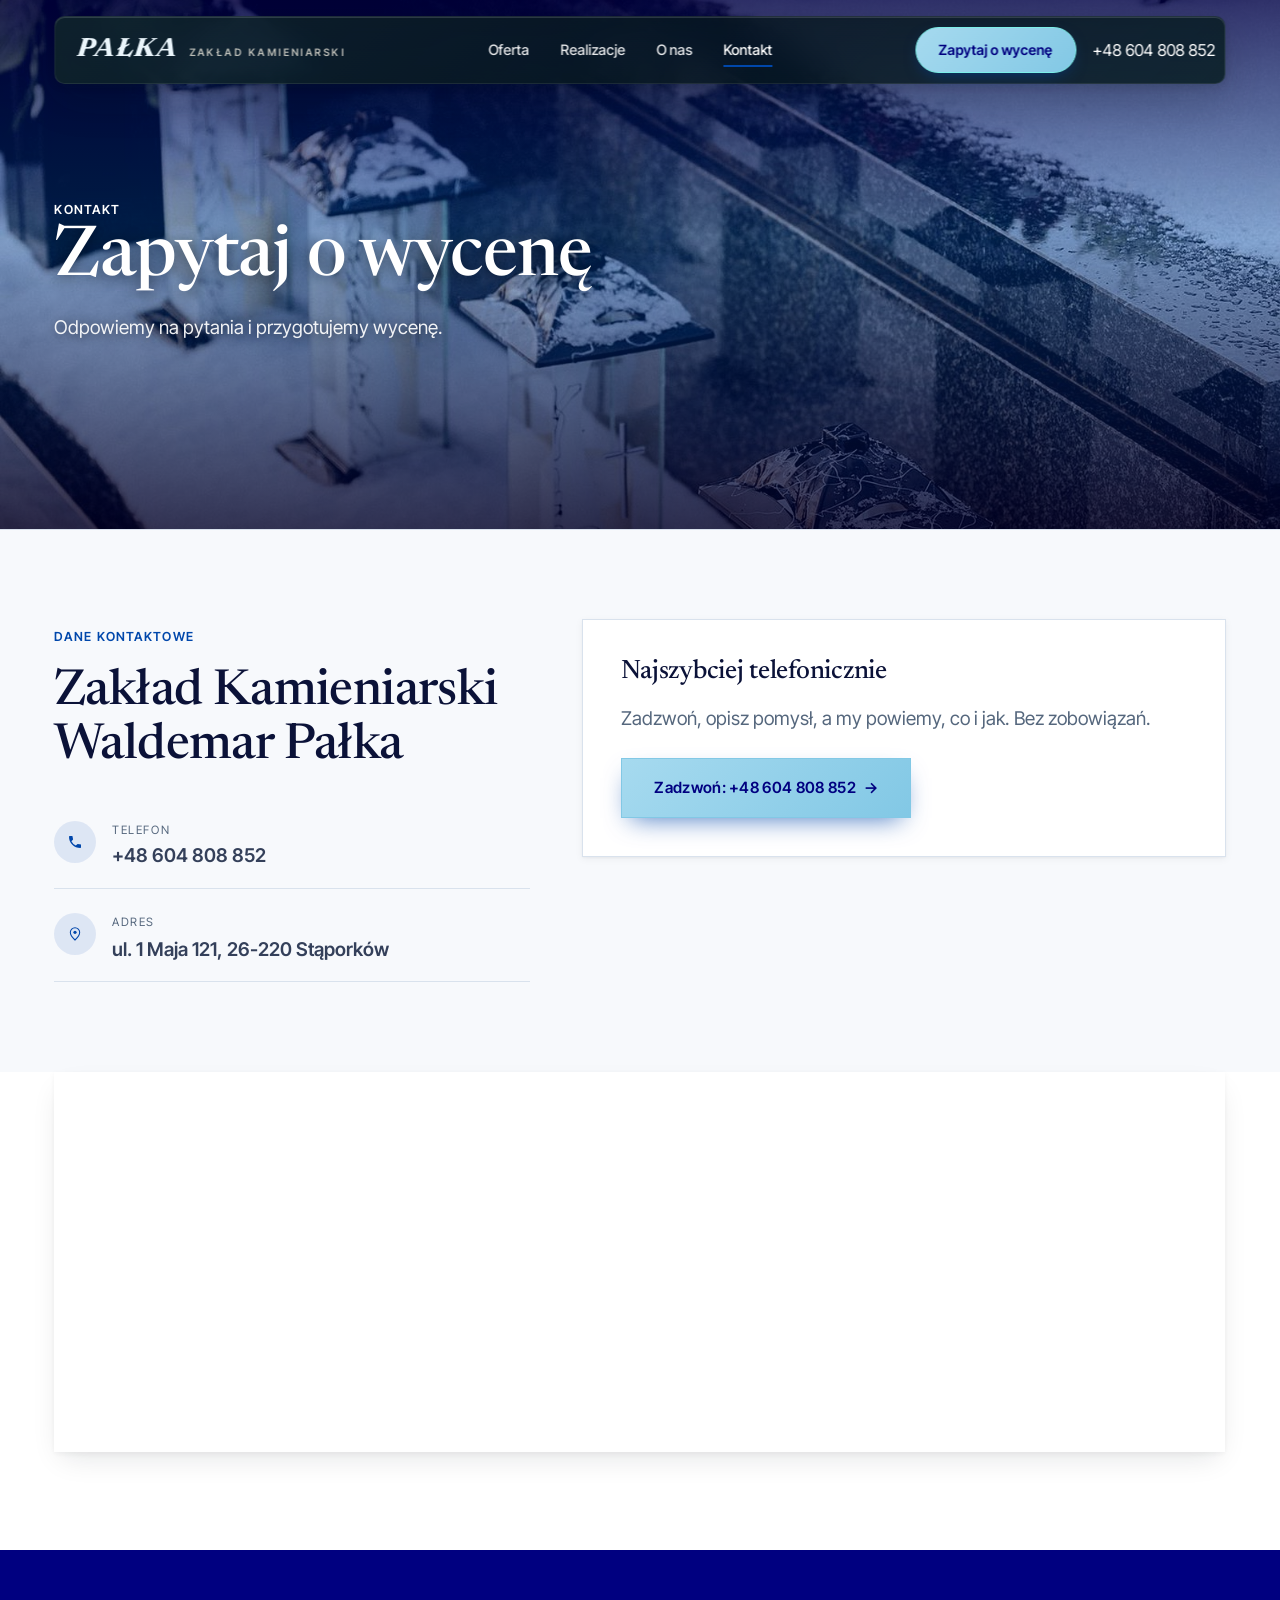
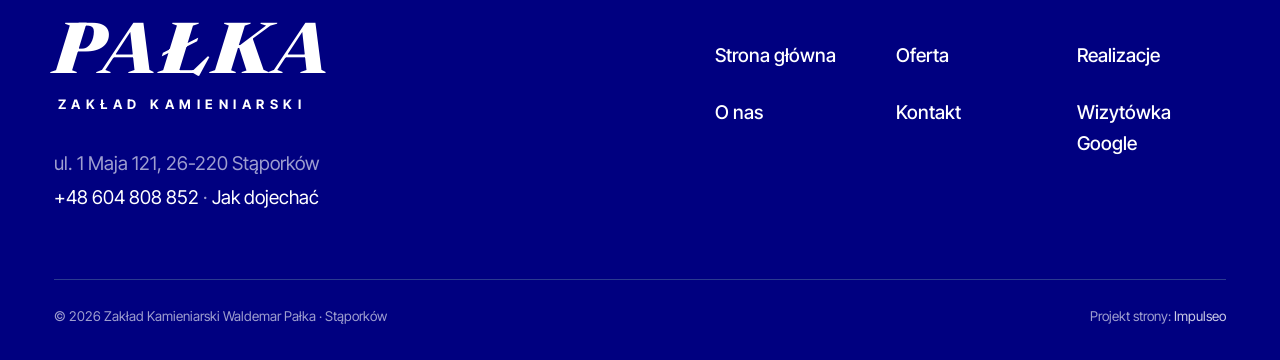
==== commit b92de59c: "[claude-edit][cmt:c1c8d23e-ae28-4d53-a52b-bf9f249e8938] paleta Cobalt sky ze zdjęcia Szymona: #0047A" ====
--- a/kontakt.html
+++ b/kontakt.html
@@ -21,7 +21,7 @@
 <link rel="preconnect" href="https://fonts.gstatic.com" crossorigin>
 <link href="https://fonts.googleapis.com/css2?family=Newsreader:ital,opsz,wght@0,6..72,400..700;1,6..72,700..800&family=Inter+Tight:wght@400;500;600;700&family=IBM+Plex+Mono:wght@400;500&display=swap" rel="stylesheet">
 <link rel="stylesheet" href="assets/styles.css?v=3ac8cc31">
-<link rel="stylesheet" href="assets/swell.css?v=1">
+<link rel="stylesheet" href="assets/swell.css?v=2">
 </head>
 <body class="sw-sub-page">
 
--- a/assets/swell.css
+++ b/assets/swell.css
@@ -4,20 +4,20 @@
    Typografia: Newsreader (nagłówki, znak) + Inter Tight (tekst) + mono (etykiety).
    ===================================================================== */
 :root{
-  --sw-teal:#1aa2a7; --sw-teal-deep:#147f83; --sw-teal-text:#11797d;
-  --sw-ink:#14181a; --sw-ink-deep:#101619; --sw-ink-panel:#151b1d; --sw-ink-body:#3f4647;
-  --sw-paper:#fafaf7; --sw-paper-sunken:#f4f3ef; --sw-hair:#e3e1dc; --sw-rule-dark:#394043;
-  --sw-slate:#5c6668; --sw-slate-soft:#8c9394; --sw-cream:#f6f1e4;
-  --sw-btn:linear-gradient(135deg,#63e6df,#26bec4);
+  --sw-teal:#0047AB; --sw-teal-deep:#000080; --sw-teal-text:#0047AB;   /* paleta Cobalt sky (Szymon 17.11): #0047AB #000080 #82C8E5 #6D8196 */
+  --sw-ink:#0b1238; --sw-ink-deep:#000080; --sw-ink-panel:#00006b; --sw-ink-body:#34405a;
+  --sw-paper:#f7f9fc; --sw-paper-sunken:#edf3f9; --sw-hair:#d9e2ed; --sw-rule-dark:#2a3a8f;
+  --sw-slate:#55677d; --sw-slate-soft:#6D8196; --sw-cream:#eaf5fb;
+  --sw-btn:linear-gradient(135deg,#a6daef,#82C8E5);
   --sw-serif:"Newsreader",Georgia,serif;
   --sw-sans:"Inter Tight",system-ui,-apple-system,"Segoe UI",sans-serif;
   --sw-mono:"IBM Plex Mono",ui-monospace,SFMono-Regular,Menlo,monospace;
   --sw-gutter:clamp(1.25rem,4.25vw,4.75rem);
   --sw-ease:cubic-bezier(.23,1,.32,1);
   /* zmienne starej skórki - podstrony biorą z nich kolory i fonty */
-  --accent:#1aa2a7; --accent-d:#11797d; --accent-soft:rgba(26,162,167,.10); --accent-text:#11797d;
-  --paper:#fafaf7; --paper-2:#f4f3ef; --paper-3:#e3e1dc;
-  --ink:#14181a; --ink-soft:#3f4647; --muted:#5c6668; --line:#e3e1dc; --dark:#101619;
+  --accent:#0047AB; --accent-d:#000080; --accent-soft:rgba(0,71,171,.10); --accent-text:#0047AB;
+  --paper:#f7f9fc; --paper-2:#edf3f9; --paper-3:#d9e2ed;
+  --ink:#0b1238; --ink-soft:#34405a; --muted:#55677d; --line:#d9e2ed; --dark:#000080;
   --font-display:"Newsreader",Georgia,serif; --font-body:"Inter Tight",system-ui,sans-serif;
 }
 html{scroll-padding-top:6rem}
@@ -36,8 +36,8 @@
 
 /* ---------- przyciski ---------- */
 .sw-btn{display:inline-flex;align-items:center;justify-content:center;gap:.6rem;min-height:58px;padding:0 2.1rem;font:600 1.02rem/1 var(--sw-sans);border-radius:0;border:1px solid transparent;cursor:pointer;transition:filter .2s,background .2s,color .2s,border-color .2s,box-shadow .2s;text-decoration:none;white-space:nowrap}
-.sw-btn-teal{background:var(--sw-btn);color:var(--sw-ink-deep);border-color:#5fdcd6;box-shadow:0 10px 26px -10px rgba(38,190,196,.75)}
-.sw-btn-teal:hover{filter:brightness(1.05);box-shadow:0 14px 32px -10px rgba(38,190,196,.9)}
+.sw-btn-teal{background:var(--sw-btn);color:var(--sw-ink-deep);border-color:#82C8E5;box-shadow:0 10px 26px -10px rgba(0,71,171,.75)}
+.sw-btn-teal:hover{filter:brightness(1.05);box-shadow:0 14px 32px -10px rgba(0,71,171,.9)}
 .sw-btn-line{background:transparent;color:#fff;border:2px solid #fff}
 .sw-btn-line:hover{background:#fff;color:var(--sw-ink)}
 .sw-btn-line.ink{color:var(--sw-ink);border-color:var(--sw-ink)}
@@ -66,7 +66,7 @@
 .sw-menu a:hover,.sw-menu a[aria-current]{opacity:1}
 .sw-menu a[aria-current]::after{content:"";position:absolute;left:0;right:0;bottom:-.2rem;height:2px;background:var(--sw-teal)}
 .sw-actions{display:flex;align-items:center;gap:1rem}
-.sw-pill{display:inline-flex;align-items:center;height:2.85rem;padding:0 1.4rem;border-radius:700px;background:var(--sw-btn);color:var(--sw-ink-deep);font:600 .88rem/1 var(--sw-sans);text-decoration:none;border:1px solid #7cefe8;box-shadow:0 6px 18px -8px rgba(38,190,196,.8)}
+.sw-pill{display:inline-flex;align-items:center;height:2.85rem;padding:0 1.4rem;border-radius:700px;background:var(--sw-btn);color:var(--sw-ink-deep);font:600 .88rem/1 var(--sw-sans);text-decoration:none;border:1px solid #7cefe8;box-shadow:0 6px 18px -8px rgba(0,71,171,.8)}
 .sw-pill:hover{filter:brightness(1.05)}
 .sw-tel{color:#fff;font:400 1.02rem/1 var(--sw-sans);text-decoration:none;white-space:nowrap}
 .sw-burger{display:none;background:none;border:0;color:#fff;font:600 .9rem/1 var(--sw-sans);cursor:pointer;padding:.6rem .8rem;align-items:center;gap:.5rem}
@@ -76,17 +76,17 @@
 .sw-hero{position:relative;isolation:isolate;min-height:100svh;display:flex;flex-direction:column;background:var(--sw-teal-deep);color:#fff;overflow:clip}
 .sw-hero>img{position:absolute;inset:0;width:100%;height:100%;object-fit:cover;object-position:68% 55%;z-index:-2}
 .sw-hero::before{content:"";position:absolute;inset:0;z-index:-1;
-  background:linear-gradient(180deg,rgba(16,38,41,.78) 0%,rgba(20,127,131,.42) 34%,rgba(16,22,25,.10) 62%,rgba(10,15,17,.72) 100%),
-             linear-gradient(90deg,rgba(16,22,25,.55) 0%,rgba(16,22,25,0) 62%)}
+  background:linear-gradient(180deg,rgba(0,0,70,.78) 0%,rgba(0,71,171,.42) 34%,rgba(0,0,56,.10) 62%,rgba(0,0,40,.72) 100%),
+             linear-gradient(90deg,rgba(0,0,56,.55) 0%,rgba(0,0,56,0) 62%)}
 .sw-mark{display:flex;justify-content:space-between;align-items:flex-start;padding:clamp(.8rem,1.6vw,1.6rem) var(--sw-gutter) 0;
   font:italic 800 clamp(4.2rem,17.6vw,21rem)/.92 var(--sw-serif);color:var(--sw-cream);text-transform:uppercase;letter-spacing:0;user-select:none;
-  text-shadow:0 10px 40px rgba(4,23,25,.25)}
+  text-shadow:0 10px 40px rgba(0,0,50,.25)}
 .sw-mark span{display:block}
 .sw-hero-nav{display:flex;align-items:center;justify-content:space-between;gap:2rem;padding:clamp(.6rem,1.4vw,1.4rem) var(--sw-gutter) 0}
 .sw-hero-nav .sw-menu a{font-size:.92rem}
 .sw-hero-copy{padding:clamp(1.6rem,4vh,3rem) var(--sw-gutter) clamp(2rem,5vh,3.4rem);flex:1;display:flex;flex-direction:column;justify-content:flex-start}
-.sw-hero h1{font:500 clamp(2.4rem,1.5rem + 2.9vw,4.1rem)/1.08 var(--sw-serif);color:#fff;max-width:19ch;letter-spacing:-.012em;text-shadow:0 4px 30px rgba(4,23,25,.45);margin:0}
-.sw-hero-copy p{font-size:clamp(1rem,.95rem + .25vw,1.14rem);line-height:1.6;color:rgba(255,255,255,.94);max-width:44ch;margin:1.2rem 0 1.8rem;text-shadow:0 2px 14px rgba(4,23,25,.5)}
+.sw-hero h1{font:500 clamp(2.4rem,1.5rem + 2.9vw,4.1rem)/1.08 var(--sw-serif);color:#fff;max-width:19ch;letter-spacing:-.012em;text-shadow:0 4px 30px rgba(0,0,50,.45);margin:0}
+.sw-hero-copy p{font-size:clamp(1rem,.95rem + .25vw,1.14rem);line-height:1.6;color:rgba(255,255,255,.94);max-width:44ch;margin:1.2rem 0 1.8rem;text-shadow:0 2px 14px rgba(0,0,50,.5)}
 .sw-btns{display:flex;flex-wrap:wrap;gap:.9rem}
 .sw-trust{background:#1c1d1c;color:#fff}
 .sw-trust .sw-wrap{display:flex;align-items:center;justify-content:space-between;gap:1.5rem 2.5rem;flex-wrap:wrap;min-height:70px;padding-block:1rem}
@@ -144,17 +144,17 @@
 .sw-proof{display:grid;grid-template-columns:minmax(0,2.55fr) minmax(0,1fr);gap:2.2rem;margin-top:2.8rem}
 .sw-proof-media{position:relative}
 .sw-proof-media img{display:block;width:100%;aspect-ratio:2.08/1;object-fit:cover}
-.sw-tag{position:absolute;top:1rem;left:1rem;background:rgba(16,22,25,.82);color:#fff;font:500 .7rem/1 var(--sw-mono);letter-spacing:.16em;text-transform:uppercase;padding:.55rem .7rem}
+.sw-tag{position:absolute;top:1rem;left:1rem;background:rgba(0,0,56,.82);color:#fff;font:500 .7rem/1 var(--sw-mono);letter-spacing:.16em;text-transform:uppercase;padding:.55rem .7rem}
 .sw-proof-cap{display:flex;justify-content:space-between;margin-top:.9rem;font:400 .8rem/1 var(--sw-mono);letter-spacing:.06em;color:rgba(255,255,255,.6)}
 .sw-steps{display:grid;grid-template-columns:repeat(4,1fr);gap:.6rem;margin-top:1.4rem}
 .sw-step{position:relative;text-align:left;background:var(--sw-ink-panel);border:1px solid var(--sw-rule-dark);color:#fff;padding:1rem 1rem 1.05rem;cursor:pointer;font:inherit;transition:border-color .2s,background .2s}
 .sw-step small{display:block;font:400 .68rem/1 var(--sw-mono);letter-spacing:.14em;color:rgba(255,255,255,.6);margin-bottom:.5rem}
 .sw-step span{font:600 .95rem/1.2 var(--sw-sans)}
-.sw-step:hover{border-color:#5c6668}
+.sw-step:hover{border-color:#6D8196}
 .sw-step[aria-selected="true"]{border:2px solid var(--sw-teal);background:#13262a}
-.sw-step[aria-selected="true"]::after{content:"Teraz";position:absolute;top:.55rem;right:.55rem;background:var(--sw-teal);color:var(--sw-ink-deep);font:600 .6rem/1 var(--sw-mono);letter-spacing:.12em;text-transform:uppercase;padding:.3rem .4rem}
+.sw-step[aria-selected="true"]::after{content:"Teraz";position:absolute;top:.55rem;right:.55rem;background:#82C8E5;color:var(--sw-ink-deep);font:600 .6rem/1 var(--sw-mono);letter-spacing:.12em;text-transform:uppercase;padding:.3rem .4rem}
 .sw-panel{border:1px solid var(--sw-rule-dark);padding:2rem 1.8rem;display:flex;flex-direction:column}
-.sw-panel-kicker{font:400 .78rem/1.6 var(--sw-mono);letter-spacing:.12em;text-transform:uppercase;color:var(--sw-teal);padding-bottom:1.4rem;border-bottom:1px solid var(--sw-rule-dark)}
+.sw-panel-kicker{font:400 .78rem/1.6 var(--sw-mono);letter-spacing:.12em;text-transform:uppercase;color:#82C8E5;padding-bottom:1.4rem;border-bottom:1px solid var(--sw-rule-dark)}
 .sw-panel dl{margin:0}
 .sw-panel dt{font:400 .7rem/1 var(--sw-mono);letter-spacing:.16em;text-transform:uppercase;color:rgba(255,255,255,.6);margin-top:1.3rem}
 .sw-panel dd{margin:.6rem 0 0;padding-bottom:1.2rem;border-bottom:1px solid var(--sw-rule-dark);font:600 1rem/1.45 var(--sw-sans);color:#fff}
@@ -166,7 +166,7 @@
 .sw-center>p{margin:1.6rem auto 0;max-width:62ch;color:var(--sw-ink-body);font-size:1.04rem;line-height:1.7}
 .sw-center .sw-btns{justify-content:center;margin-top:2.4rem;gap:.7rem}
 .sw-ribbon{display:flex;justify-content:center;align-items:center;gap:clamp(.6rem,1.6vw,1.8rem);margin-top:1.6rem;padding:0 1.6rem 3rem;perspective:600px;overflow:hidden}
-.sw-ribbon a{flex:0 0 auto;display:block;box-shadow:0 30px 40px -24px rgba(16,22,25,.45);transition:transform .6s var(--sw-ease)}
+.sw-ribbon a{flex:0 0 auto;display:block;box-shadow:0 30px 40px -24px rgba(0,0,56,.45);transition:transform .6s var(--sw-ease)}
 .sw-ribbon img{display:block;width:100%;height:100%;object-fit:cover}
 .sw-ribbon a:nth-child(1){width:17.5%;aspect-ratio:.8;transform:rotateY(32deg)}
 .sw-ribbon a:nth-child(2){width:12%;aspect-ratio:.8;transform:rotateY(22deg)}
@@ -185,7 +185,7 @@
 .sw-bids{position:relative;min-height:35rem}
 .sw-bid{position:absolute;font-family:var(--sw-mono);font-size:.82rem;letter-spacing:.02em}
 .sw-bid-b{top:0;right:0;width:min(100%,25rem);background:#16191b;color:#e9ecec;padding:1.8rem 2rem;transform:rotate(.6deg);box-shadow:0 30px 50px -28px rgba(0,0,0,.55)}
-.sw-bid-a{left:0;bottom:0;width:min(100%,28rem);background:#f6f1e6;color:var(--sw-ink);padding:2rem 2.1rem 2.2rem;transform:rotate(-1.2deg);box-shadow:0 34px 60px -30px rgba(16,22,25,.45);border:1px solid #ebe4d4}
+.sw-bid-a{left:0;bottom:0;width:min(100%,28rem);background:#eaf5fb;color:var(--sw-ink);padding:2rem 2.1rem 2.2rem;transform:rotate(-1.2deg);box-shadow:0 34px 60px -30px rgba(0,0,56,.45);border:1px solid #ebe4d4}
 .sw-bid .k{font-size:.7rem;letter-spacing:.16em;text-transform:uppercase;opacity:.75}
 .sw-bid-a .k{color:var(--sw-teal-text);opacity:1}
 .sw-bid-b .row{display:flex;justify-content:space-between;align-items:baseline;gap:1rem;margin-top:1.8rem;padding-bottom:.9rem;border-bottom:1px dashed rgba(255,255,255,.3)}
@@ -231,7 +231,7 @@
 .sw-why-item p{margin:0;color:var(--sw-ink-body);line-height:1.7;max-width:34ch}
 .sw-why-fig{position:relative;margin:0 calc(var(--sw-gutter) * -1) 0 0}
 .sw-why-fig img{display:block;width:100%;aspect-ratio:4/4.5;object-fit:cover}
-.sw-chip{position:absolute;left:1.5rem;bottom:1.5rem;background:rgba(16,22,25,.86);color:#fff;font:600 .88rem/1 var(--sw-sans);padding:.95rem 1.2rem}
+.sw-chip{position:absolute;left:1.5rem;bottom:1.5rem;background:rgba(0,0,56,.86);color:#fff;font:600 .88rem/1 var(--sw-sans);padding:.95rem 1.2rem}
 
 /* ---------- dojazd ---------- */
 .sw-area{display:grid;grid-template-columns:1fr 1fr 1.05fr;gap:2.5rem clamp(2rem,4vw,3.6rem);margin-top:3.6rem;align-items:start}
@@ -240,7 +240,7 @@
 .sw-area p{margin:1.8rem 0 0;color:var(--sw-ink-body);line-height:1.8}
 .sw-area .go{display:flex;justify-content:space-between;align-items:center;margin-top:2.2rem;padding-top:1.4rem;border-top:1px solid #d9d6cf;color:var(--sw-ink);font-weight:600;text-decoration:none}
 .sw-area .go svg{color:var(--sw-teal)}
-.sw-map{border:1px solid var(--sw-hair);background:#fff;padding:.5rem;box-shadow:0 20px 40px -30px rgba(16,22,25,.4)}
+.sw-map{border:1px solid var(--sw-hair);background:#fff;padding:.5rem;box-shadow:0 20px 40px -30px rgba(0,0,56,.4)}
 .sw-map iframe{display:block;width:100%;height:21rem;border:0;filter:grayscale(.35) contrast(1.02)}
 
 /* ---------- FAQ ---------- */
@@ -259,7 +259,7 @@
 .sw-final::before{content:"";position:absolute;inset:0;z-index:-1;
   background-image:url("data:image/svg+xml,%3Csvg xmlns='http://www.w3.org/2000/svg' width='96' height='100' viewBox='0 0 96 100'%3E%3Cg fill='%2316393d'%3E%3Cpath d='M22 18h22l10 10H32z'/%3E%3Cpath d='M18 34h30l10 10H28z'/%3E%3Cpath d='M26 50h22l10 10H36z'/%3E%3C/g%3E%3C/svg%3E");
   -webkit-mask-image:linear-gradient(180deg,#000 0%,#000 55%,transparent 100%);mask-image:linear-gradient(180deg,#000 0%,#000 55%,transparent 100%)}
-.sw-final::after{content:"";position:absolute;inset:0;z-index:-1;background:radial-gradient(ellipse 55% 50% at 50% 50%,rgba(16,22,25,.95),rgba(16,22,25,0))}
+.sw-final::after{content:"";position:absolute;inset:0;z-index:-1;background:radial-gradient(ellipse 55% 50% at 50% 50%,rgba(0,0,56,.95),rgba(0,0,56,0))}
 .sw-final h2{font:500 clamp(2.2rem,1.4rem + 2.6vw,3.7rem)/1.08 var(--sw-serif);color:#fff;margin:0 auto;max-width:20ch}
 .sw-final p{margin:2rem auto 0;max-width:52ch;color:rgba(255,255,255,.72);line-height:1.7;font-size:1.04rem}
 .sw-final .sw-btns{justify-content:center;margin-top:2.6rem;gap:1.2rem}
@@ -276,13 +276,13 @@
 .sw-foot-addr a{color:#fff;text-decoration:none}
 .sw-foot-nav{display:grid;grid-template-columns:repeat(3,1fr);gap:1.6rem 2rem;align-content:start;padding-top:.8rem}
 .sw-foot-nav a{color:#fff;text-decoration:none;font-weight:500}
-.sw-foot-nav a:hover{color:var(--sw-teal)}
+.sw-foot-nav a:hover{color:#82C8E5}
 .sw-foot-bot{display:flex;justify-content:space-between;flex-wrap:wrap;gap:1rem;margin-top:4rem;padding-top:1.6rem;border-top:1px solid var(--sw-rule-dark);font-size:.84rem}
 .sw-foot-bot a{color:rgba(255,255,255,.8)}
 
 /* ---------- podstrony: nagłówek strony i elementy starej skórki ---------- */
 .sw-sub-page .pagehead{min-height:58vh;min-height:58svh;padding-top:6rem}
-.sw-sub-page .pagehead::after{background:linear-gradient(180deg,rgba(16,38,41,.78) 0%,rgba(20,127,131,.40) 45%,rgba(10,15,17,.78) 100%)}
+.sw-sub-page .pagehead::after{background:linear-gradient(180deg,rgba(0,0,70,.78) 0%,rgba(0,71,171,.40) 45%,rgba(0,0,40,.78) 100%)}
 .sw-sub-page .pagehead .wrap,.sw-sub-page main .wrap{width:min(100% - (var(--sw-gutter) * 2),1340px)}
 .sw-sub-page .pagehead h1{font:500 clamp(2.6rem,1.6rem + 3.4vw,4.6rem)/1.05 var(--sw-serif);letter-spacing:-.012em}
 .sw-sub-page .eyebrow{font:600 .78rem/1 var(--sw-sans);letter-spacing:.09em;text-transform:uppercase;color:var(--sw-teal-text)}
@@ -291,9 +291,9 @@
 .sw-sub-page main h2{font-family:var(--sw-serif);font-weight:500;letter-spacing:-.012em}
 .sw-sub-page main h3{font-family:var(--sw-serif);font-weight:500}
 .sw-sub-page .btn{border-radius:0;min-height:54px;font-family:var(--sw-sans);font-weight:600}
-.sw-sub-page .btn-accent{background:var(--sw-btn);color:var(--sw-ink-deep);border:1px solid #5fdcd6;box-shadow:0 10px 26px -10px rgba(38,190,196,.75)}
+.sw-sub-page .btn-accent{background:var(--sw-btn);color:var(--sw-ink-deep);border:1px solid #82C8E5;box-shadow:0 10px 26px -10px rgba(0,71,171,.75)}
 .sw-sub-page .btn-accent:hover{filter:brightness(1.05);background:var(--sw-btn);color:var(--sw-ink-deep)}
-.sw-sub-page .btn-light{background:var(--sw-btn);color:var(--sw-ink-deep);border:1px solid #5fdcd6}
+.sw-sub-page .btn-light{background:var(--sw-btn);color:var(--sw-ink-deep);border:1px solid #82C8E5}
 .sw-sub-page .cta{background:var(--sw-ink-deep)}
 .sw-sub-page .cta h2{color:#fff}
 .sw-sub-page .btn-ghost-cta{border-radius:0;border:1px solid rgba(255,255,255,.55);color:#fff}
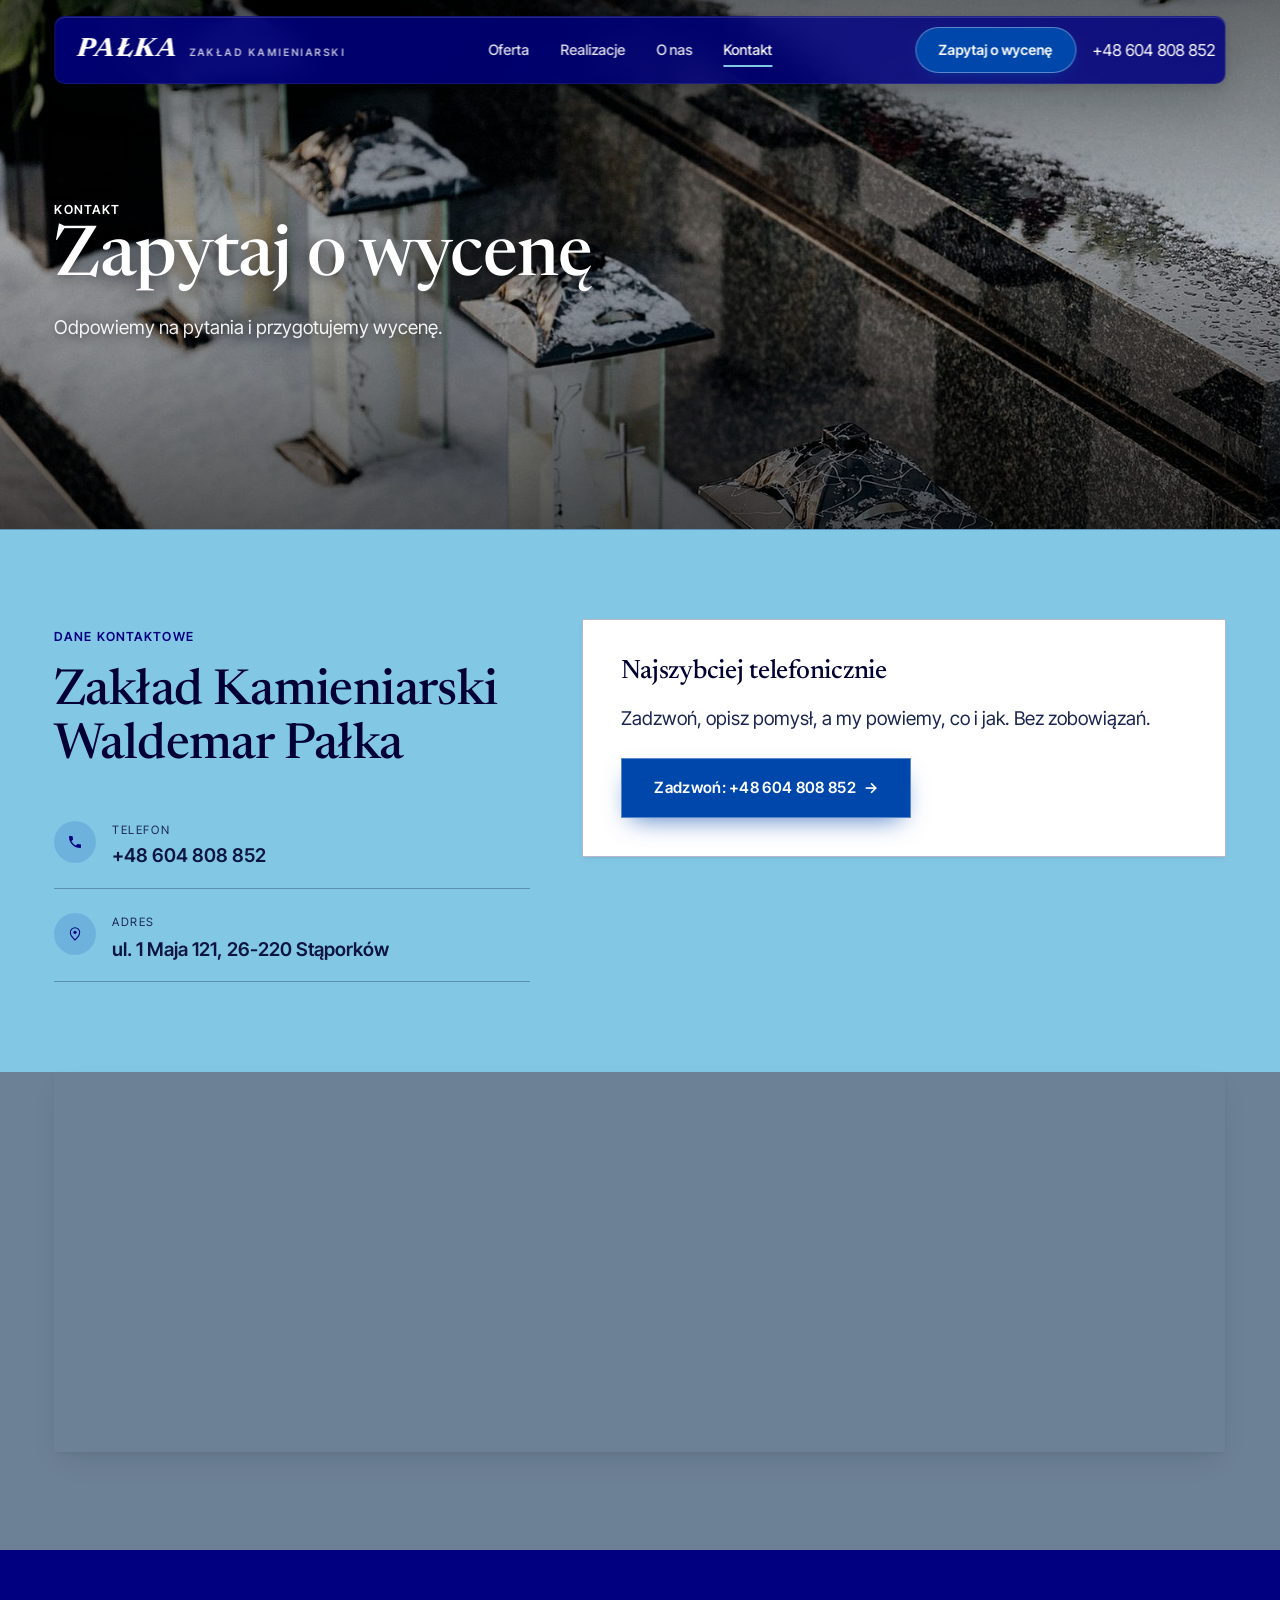
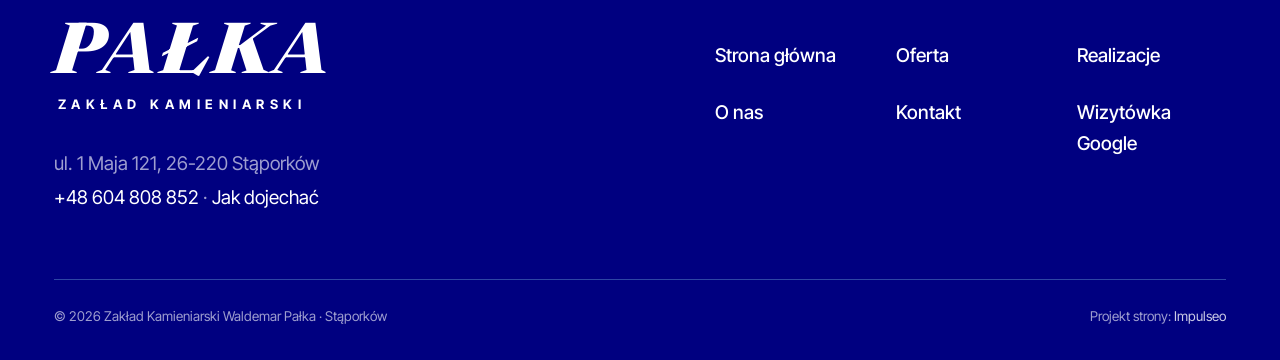
==== commit 8a7fc41a: "Cobalt sky na całą stronę jak w ArtSpaw: #82C8E5 tło, #6D8196 sekcje i karty, #000080 ciemne pasy i " ====
--- a/kontakt.html
+++ b/kontakt.html
@@ -21,7 +21,7 @@
 <link rel="preconnect" href="https://fonts.gstatic.com" crossorigin>
 <link href="https://fonts.googleapis.com/css2?family=Newsreader:ital,opsz,wght@0,6..72,400..700;1,6..72,700..800&family=Inter+Tight:wght@400;500;600;700&family=IBM+Plex+Mono:wght@400;500&display=swap" rel="stylesheet">
 <link rel="stylesheet" href="assets/styles.css?v=3ac8cc31">
-<link rel="stylesheet" href="assets/swell.css?v=2">
+<link rel="stylesheet" href="assets/swell.css?v=3">
 </head>
 <body class="sw-sub-page">
 
--- a/assets/swell.css
+++ b/assets/swell.css
@@ -4,20 +4,22 @@
    Typografia: Newsreader (nagłówki, znak) + Inter Tight (tekst) + mono (etykiety).
    ===================================================================== */
 :root{
-  --sw-teal:#0047AB; --sw-teal-deep:#000080; --sw-teal-text:#0047AB;   /* paleta Cobalt sky (Szymon 17.11): #0047AB #000080 #82C8E5 #6D8196 */
-  --sw-ink:#0b1238; --sw-ink-deep:#000080; --sw-ink-panel:#00006b; --sw-ink-body:#34405a;
-  --sw-paper:#f7f9fc; --sw-paper-sunken:#edf3f9; --sw-hair:#d9e2ed; --sw-rule-dark:#2a3a8f;
-  --sw-slate:#55677d; --sw-slate-soft:#6D8196; --sw-cream:#eaf5fb;
-  --sw-btn:linear-gradient(135deg,#a6daef,#82C8E5);
+  /* Cobalt sky (Szymon 17.11) DOSŁOWNIE na całą stronę, role jak w ArtSpaw:
+     #82C8E5 tło sekcji · #6D8196 sekcje naprzemienne i karty · #000080 ciemne pasy i stopka · #0047AB przyciski i pasek pod hero */
+  --sw-teal:#0047AB; --sw-teal-deep:#000080; --sw-teal-text:#000080;
+  --sw-ink:#000033; --sw-ink-deep:#000080; --sw-ink-panel:#0047AB; --sw-ink-body:#0d1640;
+  --sw-paper:#82C8E5; --sw-paper-sunken:#6D8196; --sw-hair:rgba(0,0,64,.28); --sw-rule-dark:rgba(130,200,229,.35);
+  --sw-slate:#1a2550; --sw-slate-soft:#1a2550; --sw-cream:#fff;
+  --sw-btn:#0047AB;
   --sw-serif:"Newsreader",Georgia,serif;
   --sw-sans:"Inter Tight",system-ui,-apple-system,"Segoe UI",sans-serif;
   --sw-mono:"IBM Plex Mono",ui-monospace,SFMono-Regular,Menlo,monospace;
   --sw-gutter:clamp(1.25rem,4.25vw,4.75rem);
   --sw-ease:cubic-bezier(.23,1,.32,1);
   /* zmienne starej skórki - podstrony biorą z nich kolory i fonty */
-  --accent:#0047AB; --accent-d:#000080; --accent-soft:rgba(0,71,171,.10); --accent-text:#0047AB;
-  --paper:#f7f9fc; --paper-2:#edf3f9; --paper-3:#d9e2ed;
-  --ink:#0b1238; --ink-soft:#34405a; --muted:#55677d; --line:#d9e2ed; --dark:#000080;
+  --accent:#0047AB; --accent-d:#000080; --accent-soft:rgba(0,71,171,.16); --accent-text:#000080;
+  --paper:#82C8E5; --paper-2:#6D8196; --paper-3:#6D8196;
+  --ink:#000033; --ink-soft:#0d1640; --muted:#1a2550; --line:rgba(0,0,64,.28); --dark:#000080;
   --font-display:"Newsreader",Georgia,serif; --font-body:"Inter Tight",system-ui,sans-serif;
 }
 html{scroll-padding-top:6rem}
@@ -36,8 +38,8 @@
 
 /* ---------- przyciski ---------- */
 .sw-btn{display:inline-flex;align-items:center;justify-content:center;gap:.6rem;min-height:58px;padding:0 2.1rem;font:600 1.02rem/1 var(--sw-sans);border-radius:0;border:1px solid transparent;cursor:pointer;transition:filter .2s,background .2s,color .2s,border-color .2s,box-shadow .2s;text-decoration:none;white-space:nowrap}
-.sw-btn-teal{background:var(--sw-btn);color:var(--sw-ink-deep);border-color:#82C8E5;box-shadow:0 10px 26px -10px rgba(0,71,171,.75)}
-.sw-btn-teal:hover{filter:brightness(1.05);box-shadow:0 14px 32px -10px rgba(0,71,171,.9)}
+.sw-btn-teal{background:var(--sw-btn);color:#fff;border-color:rgba(255,255,255,.35);box-shadow:0 10px 26px -10px rgba(0,71,171,.75)}
+.sw-btn-teal:hover{filter:brightness(1.15);box-shadow:0 14px 32px -10px rgba(0,71,171,.9)}
 .sw-btn-line{background:transparent;color:#fff;border:2px solid #fff}
 .sw-btn-line:hover{background:#fff;color:var(--sw-ink)}
 .sw-btn-line.ink{color:var(--sw-ink);border-color:var(--sw-ink)}
@@ -45,7 +47,7 @@
 .sw-btn-ink{background:var(--sw-ink);color:#fff}
 .sw-btn-ink:hover{background:#000}
 .sw-btn-caps{font-size:.86rem;letter-spacing:.04em;text-transform:uppercase;min-height:56px}
-.sw-link{display:inline-flex;align-items:center;gap:.55rem;color:var(--sw-teal-text);font-weight:500;padding-bottom:.45rem;border-bottom:2px solid var(--sw-teal);text-decoration:none}
+.sw-link{display:inline-flex;align-items:center;gap:.55rem;color:var(--sw-teal-text);font-weight:500;padding-bottom:.45rem;border-bottom:2px solid var(--sw-teal-text);text-decoration:none}
 .sw-link svg{transition:transform .25s var(--sw-ease)}
 .sw-link:hover svg{transform:translateX(4px)}
 .sw-on-dark .sw-link{color:#fff}
@@ -53,20 +55,20 @@
 /* ---------- pływający pasek (szkło) ---------- */
 .sw-float{position:fixed;z-index:80;top:clamp(.5rem,1.35vw,1rem);left:50%;width:min(100% - (var(--sw-gutter) * 2),1340px);transform:translate(-50%,0);
   display:flex;align-items:center;justify-content:space-between;gap:1.5rem;height:4.25rem;padding:0 .6rem 0 1.4rem;
-  background:linear-gradient(135deg,#102629db 0%,#07171acc 58%,#081d20d6 100%);backdrop-filter:blur(14px) saturate(1.3);-webkit-backdrop-filter:blur(14px) saturate(1.3);
+  background:linear-gradient(135deg,rgba(0,0,128,.88) 0%,rgba(0,0,128,.82) 58%,rgba(0,0,128,.86) 100%);backdrop-filter:blur(14px) saturate(1.3);-webkit-backdrop-filter:blur(14px) saturate(1.3);
   border:1px solid rgba(255,255,255,.08);border-radius:10px;box-shadow:0 1px 0 #ffffff24 inset,0 2px 8px #0417191f,0 16px 40px #04171929;
   transition:transform .45s var(--sw-ease),opacity .35s}
 .sw-home .sw-float{transform:translate(-50%,-140%);opacity:0;pointer-events:none}
 .sw-home .sw-float.show{transform:translate(-50%,0);opacity:1;pointer-events:auto}
 .sw-brand{display:flex;align-items:baseline;gap:.7rem;color:var(--sw-cream);text-decoration:none}
 .sw-brand b{font:italic 800 1.65rem/1 var(--sw-serif);letter-spacing:.06em;text-transform:uppercase}
-.sw-brand span{font:600 .64rem/1 var(--sw-sans);letter-spacing:.24em;text-transform:uppercase;color:rgba(246,241,228,.75)}
+.sw-brand span{font:600 .64rem/1 var(--sw-sans);letter-spacing:.24em;text-transform:uppercase;color:rgba(255,255,255,.75)}
 .sw-menu{display:flex;align-items:center;gap:clamp(1rem,2.4vw,2.4rem)}
 .sw-menu a{color:#fff;font:500 .9rem/1 var(--sw-sans);text-decoration:none;opacity:.9;position:relative;padding:.4rem 0}
 .sw-menu a:hover,.sw-menu a[aria-current]{opacity:1}
-.sw-menu a[aria-current]::after{content:"";position:absolute;left:0;right:0;bottom:-.2rem;height:2px;background:var(--sw-teal)}
+.sw-menu a[aria-current]::after{content:"";position:absolute;left:0;right:0;bottom:-.2rem;height:2px;background:#82C8E5}
 .sw-actions{display:flex;align-items:center;gap:1rem}
-.sw-pill{display:inline-flex;align-items:center;height:2.85rem;padding:0 1.4rem;border-radius:700px;background:var(--sw-btn);color:var(--sw-ink-deep);font:600 .88rem/1 var(--sw-sans);text-decoration:none;border:1px solid #7cefe8;box-shadow:0 6px 18px -8px rgba(0,71,171,.8)}
+.sw-pill{display:inline-flex;align-items:center;height:2.85rem;padding:0 1.4rem;border-radius:700px;background:var(--sw-btn);color:#fff;font:600 .88rem/1 var(--sw-sans);text-decoration:none;border:1px solid rgba(255,255,255,.35);box-shadow:0 6px 18px -8px rgba(0,71,171,.8)}
 .sw-pill:hover{filter:brightness(1.05)}
 .sw-tel{color:#fff;font:400 1.02rem/1 var(--sw-sans);text-decoration:none;white-space:nowrap}
 .sw-burger{display:none;background:none;border:0;color:#fff;font:600 .9rem/1 var(--sw-sans);cursor:pointer;padding:.6rem .8rem;align-items:center;gap:.5rem}
@@ -76,31 +78,32 @@
 .sw-hero{position:relative;isolation:isolate;min-height:100svh;display:flex;flex-direction:column;background:var(--sw-teal-deep);color:#fff;overflow:clip}
 .sw-hero>img{position:absolute;inset:0;width:100%;height:100%;object-fit:cover;object-position:68% 55%;z-index:-2}
 .sw-hero::before{content:"";position:absolute;inset:0;z-index:-1;
-  background:linear-gradient(180deg,rgba(0,0,70,.78) 0%,rgba(0,71,171,.42) 34%,rgba(0,0,56,.10) 62%,rgba(0,0,40,.72) 100%),
-             linear-gradient(90deg,rgba(0,0,56,.55) 0%,rgba(0,0,56,0) 62%)}
+  background:linear-gradient(180deg,rgba(0,0,0,.55) 0%,rgba(0,0,0,.30) 30%,rgba(0,0,0,.08) 60%,rgba(0,0,0,.45) 100%),
+             linear-gradient(90deg,rgba(0,0,0,.50) 0%,rgba(0,0,0,0) 62%)}
 .sw-mark{display:flex;justify-content:space-between;align-items:flex-start;padding:clamp(.8rem,1.6vw,1.6rem) var(--sw-gutter) 0;
-  font:italic 800 clamp(4.2rem,17.6vw,21rem)/.92 var(--sw-serif);color:var(--sw-cream);text-transform:uppercase;letter-spacing:0;user-select:none;
-  text-shadow:0 10px 40px rgba(0,0,50,.25)}
+  font:italic 800 clamp(2.4rem,6.9vw,8.6rem)/.95 var(--sw-serif);gap:.3em;color:var(--sw-cream);text-transform:uppercase;letter-spacing:0;user-select:none;
+  text-shadow:0 10px 40px rgba(0,0,0,.25)}
 .sw-mark span{display:block}
 .sw-hero-nav{display:flex;align-items:center;justify-content:space-between;gap:2rem;padding:clamp(.6rem,1.4vw,1.4rem) var(--sw-gutter) 0}
 .sw-hero-nav .sw-menu a{font-size:.92rem}
 .sw-hero-copy{padding:clamp(1.6rem,4vh,3rem) var(--sw-gutter) clamp(2rem,5vh,3.4rem);flex:1;display:flex;flex-direction:column;justify-content:flex-start}
-.sw-hero h1{font:500 clamp(2.4rem,1.5rem + 2.9vw,4.1rem)/1.08 var(--sw-serif);color:#fff;max-width:19ch;letter-spacing:-.012em;text-shadow:0 4px 30px rgba(0,0,50,.45);margin:0}
-.sw-hero-copy p{font-size:clamp(1rem,.95rem + .25vw,1.14rem);line-height:1.6;color:rgba(255,255,255,.94);max-width:44ch;margin:1.2rem 0 1.8rem;text-shadow:0 2px 14px rgba(0,0,50,.5)}
+.sw-hero h1{font:500 clamp(2.4rem,1.5rem + 2.9vw,4.1rem)/1.08 var(--sw-serif);color:#fff;max-width:19ch;letter-spacing:-.012em;text-shadow:0 4px 30px rgba(0,0,0,.45);margin:0}
+.sw-hero-copy p{font-size:clamp(1rem,.95rem + .25vw,1.14rem);line-height:1.6;color:rgba(255,255,255,.94);max-width:44ch;margin:1.2rem 0 1.8rem;text-shadow:0 2px 14px rgba(0,0,0,.5)}
 .sw-btns{display:flex;flex-wrap:wrap;gap:.9rem}
-.sw-trust{background:#1c1d1c;color:#fff}
+.sw-trust{background:#0047AB;color:#fff}
 .sw-trust .sw-wrap{display:flex;align-items:center;justify-content:space-between;gap:1.5rem 2.5rem;flex-wrap:wrap;min-height:70px;padding-block:1rem}
 .sw-trust-items{display:flex;flex-wrap:wrap;gap:1rem clamp(2rem,4.6vw,4.6rem)}
 .sw-trust-item{display:flex;align-items:baseline;gap:.6rem;white-space:nowrap}
 .sw-trust-item b{font:500 1.16rem/1 var(--sw-sans);letter-spacing:-.01em}
 .sw-trust-item span{font-size:.8rem;color:rgba(255,255,255,.72)}
-.sw-trust-note{font:400 .72rem/1 var(--sw-mono);letter-spacing:.12em;text-transform:uppercase;color:rgba(255,255,255,.5)}
+.sw-trust-note{font:400 .72rem/1 var(--sw-mono);letter-spacing:.12em;text-transform:uppercase;color:rgba(255,255,255,.8)}
 
 /* ---------- sekcje ogólne ---------- */
 .sw-sec{padding-block:clamp(5rem,8vw,9rem)}
 .sw-bg-paper{background:var(--sw-paper)}
-.sw-bg-white{background:#fff}
+.sw-bg-white{background:#6D8196}
 .sw-bg-sunken{background:var(--sw-paper-sunken)}
+.sw-bg-white,.sw-bg-sunken{--sw-ink-body:#000033;--sw-slate:#000033;--sw-slate-soft:#000033;--sw-teal-text:#000033;--sw-hair:rgba(0,0,51,.35)}
 .sw-bg-ink{background:var(--sw-ink-deep);color:#fff}
 .sw-bg-ink h2,.sw-bg-ink h3{color:#fff}
 .sw-head-split{display:grid;grid-template-columns:minmax(0,1.15fr) minmax(0,.85fr);gap:2rem clamp(2rem,6vw,7rem);align-items:end}
@@ -119,7 +122,7 @@
 
 /* ---------- Zasady (miejsce opinii u wzorca) ---------- */
 .sw-rules{display:grid;grid-template-columns:minmax(0,1fr) minmax(0,1fr);gap:3rem clamp(2rem,7vw,8rem)}
-.sw-quote-mark{display:block;width:56px;height:3px;background:var(--sw-teal);margin:3rem 0 2rem}
+.sw-quote-mark{display:block;width:56px;height:3px;background:var(--sw-teal-text);margin:3rem 0 2rem}
 .sw-big-line{font:400 clamp(1.6rem,1.2rem + 1.2vw,2.15rem)/1.42 var(--sw-sans);letter-spacing:-.025em;color:var(--sw-ink);max-width:22ch;margin:0}
 .sw-big-sign{margin:1.8rem 0 0;font-size:.98rem;color:var(--sw-slate)}
 .sw-big-sign b{color:var(--sw-ink);font-weight:600}
@@ -131,12 +134,12 @@
 .sw-rule p{margin:0;font-size:1.04rem;line-height:1.75;color:var(--sw-ink-body)}
 .sw-rule .meta{display:flex;align-items:center;gap:.6rem;margin-top:1rem;font-size:.9rem;color:var(--sw-slate)}
 .sw-rule .meta b{color:var(--sw-ink);font-weight:600}
-.sw-rule .meta i{font-style:normal;color:var(--sw-teal);letter-spacing:.1em}
+.sw-rule .meta i{font-style:normal;color:var(--sw-teal-text);letter-spacing:.1em}
 
 /* ---------- ciemna sekcja: jak pracujemy ---------- */
 .sw-pattern{position:relative;isolation:isolate}
 .sw-pattern::before{content:"";position:absolute;inset:0;z-index:-1;opacity:.55;
-  background-image:url("data:image/svg+xml,%3Csvg xmlns='http://www.w3.org/2000/svg' width='96' height='100' viewBox='0 0 96 100'%3E%3Cg fill='%23163c40'%3E%3Cpath d='M22 18h22l10 10H32z'/%3E%3Cpath d='M18 34h30l10 10H28z'/%3E%3Cpath d='M26 50h22l10 10H36z'/%3E%3C/g%3E%3C/svg%3E");
+  background-image:url("data:image/svg+xml,%3Csvg xmlns='http://www.w3.org/2000/svg' width='96' height='100' viewBox='0 0 96 100'%3E%3Cg fill='%230047AB'%3E%3Cpath d='M22 18h22l10 10H32z'/%3E%3Cpath d='M18 34h30l10 10H28z'/%3E%3Cpath d='M26 50h22l10 10H36z'/%3E%3C/g%3E%3C/svg%3E");
   -webkit-mask-image:radial-gradient(ellipse at 20% 20%,#000 0%,transparent 70%);mask-image:radial-gradient(ellipse at 20% 20%,#000 0%,transparent 70%)}
 .sw-proof-head{display:flex;justify-content:space-between;align-items:end;gap:2rem;flex-wrap:wrap}
 .sw-proof-head .sw-h2{color:#fff;max-width:none}
@@ -150,8 +153,8 @@
 .sw-step{position:relative;text-align:left;background:var(--sw-ink-panel);border:1px solid var(--sw-rule-dark);color:#fff;padding:1rem 1rem 1.05rem;cursor:pointer;font:inherit;transition:border-color .2s,background .2s}
 .sw-step small{display:block;font:400 .68rem/1 var(--sw-mono);letter-spacing:.14em;color:rgba(255,255,255,.6);margin-bottom:.5rem}
 .sw-step span{font:600 .95rem/1.2 var(--sw-sans)}
-.sw-step:hover{border-color:#6D8196}
-.sw-step[aria-selected="true"]{border:2px solid var(--sw-teal);background:#13262a}
+.sw-step:hover{border-color:#82C8E5}
+.sw-step[aria-selected="true"]{border:2px solid #82C8E5;background:#000080}
 .sw-step[aria-selected="true"]::after{content:"Teraz";position:absolute;top:.55rem;right:.55rem;background:#82C8E5;color:var(--sw-ink-deep);font:600 .6rem/1 var(--sw-mono);letter-spacing:.12em;text-transform:uppercase;padding:.3rem .4rem}
 .sw-panel{border:1px solid var(--sw-rule-dark);padding:2rem 1.8rem;display:flex;flex-direction:column}
 .sw-panel-kicker{font:400 .78rem/1.6 var(--sw-mono);letter-spacing:.12em;text-transform:uppercase;color:#82C8E5;padding-bottom:1.4rem;border-bottom:1px solid var(--sw-rule-dark)}
@@ -184,8 +187,8 @@
 .sw-cost-copy p{font-size:1.05rem;line-height:1.75;color:var(--sw-ink-body);margin:2.4rem 0 2.2rem;max-width:46ch}
 .sw-bids{position:relative;min-height:35rem}
 .sw-bid{position:absolute;font-family:var(--sw-mono);font-size:.82rem;letter-spacing:.02em}
-.sw-bid-b{top:0;right:0;width:min(100%,25rem);background:#16191b;color:#e9ecec;padding:1.8rem 2rem;transform:rotate(.6deg);box-shadow:0 30px 50px -28px rgba(0,0,0,.55)}
-.sw-bid-a{left:0;bottom:0;width:min(100%,28rem);background:#eaf5fb;color:var(--sw-ink);padding:2rem 2.1rem 2.2rem;transform:rotate(-1.2deg);box-shadow:0 34px 60px -30px rgba(0,0,56,.45);border:1px solid #ebe4d4}
+.sw-bid-b{top:0;right:0;width:min(100%,25rem);background:#000080;color:#fff;padding:1.8rem 2rem;transform:rotate(.6deg);box-shadow:0 30px 50px -28px rgba(0,0,0,.55)}
+.sw-bid-a{left:0;bottom:0;width:min(100%,28rem);background:#82C8E5;color:var(--sw-ink);padding:2rem 2.1rem 2.2rem;transform:rotate(-1.2deg);box-shadow:0 34px 60px -30px rgba(0,0,56,.45);border:1px solid rgba(0,0,64,.2)}
 .sw-bid .k{font-size:.7rem;letter-spacing:.16em;text-transform:uppercase;opacity:.75}
 .sw-bid-a .k{color:var(--sw-teal-text);opacity:1}
 .sw-bid-b .row{display:flex;justify-content:space-between;align-items:baseline;gap:1rem;margin-top:1.8rem;padding-bottom:.9rem;border-bottom:1px dashed rgba(255,255,255,.3)}
@@ -201,7 +204,7 @@
 
 /* ---------- oferta: dwie duże karty ---------- */
 .sw-svc{display:grid;grid-template-columns:1fr 1fr;gap:1.8rem;margin-top:4.6rem}
-.sw-card{background:#fff;border:1px solid var(--sw-hair);border-radius:2px;display:flex;flex-direction:column}
+.sw-card{background:#6D8196;--sw-ink-body:#000033;--sw-slate:#000033;--sw-teal-text:#000033;--sw-hair:rgba(0,0,51,.35);border:1px solid var(--sw-hair);border-radius:2px;display:flex;flex-direction:column}
 .sw-card-top{padding:2.5rem 2.5rem 2.4rem}
 .sw-card-top img{display:block;width:100%;aspect-ratio:2/1;object-fit:cover}
 .sw-card-ttl{display:flex;justify-content:space-between;align-items:flex-start;gap:1.5rem;margin-top:2.4rem}
@@ -213,7 +216,7 @@
 .sw-sub{display:block;padding:2rem 2.2rem 2.1rem;border-bottom:1px solid var(--sw-hair);color:inherit;text-decoration:none;transition:background .2s}
 .sw-sub:nth-child(odd){border-right:1px solid var(--sw-hair)}
 .sw-sub:nth-last-child(-n+2){border-bottom:0}
-.sw-sub:hover{background:var(--sw-paper)}
+.sw-sub:hover{background:#82C8E5}
 .sw-sub h4{display:flex;justify-content:space-between;gap:1rem;font:500 1.2rem/1.25 var(--sw-serif);margin:0}
 .sw-sub h4 svg{flex:0 0 auto;color:var(--sw-slate);margin-top:.2rem}
 .sw-sub p{margin:1.5rem 0 0;font-size:.93rem;line-height:1.6;color:var(--sw-slate)}
@@ -238,9 +241,9 @@
 .sw-area h3{font:500 clamp(1.5rem,1.2rem + .8vw,2rem)/1.1 var(--sw-serif);text-transform:uppercase;margin:0}
 .sw-area .tel{display:inline-block;margin-top:1.3rem;font:400 clamp(1.25rem,1rem + .6vw,1.6rem)/1 var(--sw-mono);color:var(--sw-teal-text);text-decoration:none}
 .sw-area p{margin:1.8rem 0 0;color:var(--sw-ink-body);line-height:1.8}
-.sw-area .go{display:flex;justify-content:space-between;align-items:center;margin-top:2.2rem;padding-top:1.4rem;border-top:1px solid #d9d6cf;color:var(--sw-ink);font-weight:600;text-decoration:none}
-.sw-area .go svg{color:var(--sw-teal)}
-.sw-map{border:1px solid var(--sw-hair);background:#fff;padding:.5rem;box-shadow:0 20px 40px -30px rgba(0,0,56,.4)}
+.sw-area .go{display:flex;justify-content:space-between;align-items:center;margin-top:2.2rem;padding-top:1.4rem;border-top:1px solid var(--sw-hair);color:var(--sw-ink);font-weight:600;text-decoration:none}
+.sw-area .go svg{color:var(--sw-teal-text)}
+.sw-map{border:1px solid var(--sw-hair);background:#82C8E5;padding:.5rem;box-shadow:0 20px 40px -30px rgba(0,0,56,.4)}
 .sw-map iframe{display:block;width:100%;height:21rem;border:0;filter:grayscale(.35) contrast(1.02)}
 
 /* ---------- FAQ ---------- */
@@ -257,7 +260,7 @@
 /* ---------- końcowe CTA ---------- */
 .sw-final{position:relative;isolation:isolate;background:var(--sw-ink-deep);color:#fff;text-align:center;padding-block:clamp(7rem,13vw,12rem)}
 .sw-final::before{content:"";position:absolute;inset:0;z-index:-1;
-  background-image:url("data:image/svg+xml,%3Csvg xmlns='http://www.w3.org/2000/svg' width='96' height='100' viewBox='0 0 96 100'%3E%3Cg fill='%2316393d'%3E%3Cpath d='M22 18h22l10 10H32z'/%3E%3Cpath d='M18 34h30l10 10H28z'/%3E%3Cpath d='M26 50h22l10 10H36z'/%3E%3C/g%3E%3C/svg%3E");
+  background-image:url("data:image/svg+xml,%3Csvg xmlns='http://www.w3.org/2000/svg' width='96' height='100' viewBox='0 0 96 100'%3E%3Cg fill='%230047AB'%3E%3Cpath d='M22 18h22l10 10H32z'/%3E%3Cpath d='M18 34h30l10 10H28z'/%3E%3Cpath d='M26 50h22l10 10H36z'/%3E%3C/g%3E%3C/svg%3E");
   -webkit-mask-image:linear-gradient(180deg,#000 0%,#000 55%,transparent 100%);mask-image:linear-gradient(180deg,#000 0%,#000 55%,transparent 100%)}
 .sw-final::after{content:"";position:absolute;inset:0;z-index:-1;background:radial-gradient(ellipse 55% 50% at 50% 50%,rgba(0,0,56,.95),rgba(0,0,56,0))}
 .sw-final h2{font:500 clamp(2.2rem,1.4rem + 2.6vw,3.7rem)/1.08 var(--sw-serif);color:#fff;margin:0 auto;max-width:20ch}
@@ -282,7 +285,7 @@
 
 /* ---------- podstrony: nagłówek strony i elementy starej skórki ---------- */
 .sw-sub-page .pagehead{min-height:58vh;min-height:58svh;padding-top:6rem}
-.sw-sub-page .pagehead::after{background:linear-gradient(180deg,rgba(0,0,70,.78) 0%,rgba(0,71,171,.40) 45%,rgba(0,0,40,.78) 100%)}
+.sw-sub-page .pagehead::after{background:linear-gradient(180deg,rgba(0,0,0,.55) 0%,rgba(0,0,0,.25) 45%,rgba(0,0,0,.65) 100%)}
 .sw-sub-page .pagehead .wrap,.sw-sub-page main .wrap{width:min(100% - (var(--sw-gutter) * 2),1340px)}
 .sw-sub-page .pagehead h1{font:500 clamp(2.6rem,1.6rem + 3.4vw,4.6rem)/1.05 var(--sw-serif);letter-spacing:-.012em}
 .sw-sub-page .eyebrow{font:600 .78rem/1 var(--sw-sans);letter-spacing:.09em;text-transform:uppercase;color:var(--sw-teal-text)}
@@ -291,14 +294,14 @@
 .sw-sub-page main h2{font-family:var(--sw-serif);font-weight:500;letter-spacing:-.012em}
 .sw-sub-page main h3{font-family:var(--sw-serif);font-weight:500}
 .sw-sub-page .btn{border-radius:0;min-height:54px;font-family:var(--sw-sans);font-weight:600}
-.sw-sub-page .btn-accent{background:var(--sw-btn);color:var(--sw-ink-deep);border:1px solid #82C8E5;box-shadow:0 10px 26px -10px rgba(0,71,171,.75)}
-.sw-sub-page .btn-accent:hover{filter:brightness(1.05);background:var(--sw-btn);color:var(--sw-ink-deep)}
-.sw-sub-page .btn-light{background:var(--sw-btn);color:var(--sw-ink-deep);border:1px solid #82C8E5}
+.sw-sub-page .btn-accent{background:var(--sw-btn);color:#fff;border:1px solid rgba(255,255,255,.35);box-shadow:0 10px 26px -10px rgba(0,71,171,.75)}
+.sw-sub-page .btn-accent:hover{filter:brightness(1.15);background:var(--sw-btn);color:#fff}
+.sw-sub-page .btn-light{background:var(--sw-btn);color:#fff;border:1px solid rgba(255,255,255,.35)}
 .sw-sub-page .cta{background:var(--sw-ink-deep)}
 .sw-sub-page .cta h2{color:#fff}
 .sw-sub-page .btn-ghost-cta{border-radius:0;border:1px solid rgba(255,255,255,.55);color:#fff}
 .sw-sub-page section:not(.pagehead):not(.cta){background:var(--sw-paper)}
-.sw-sub-page main section:nth-of-type(odd):not(.pagehead):not(.cta){background:#fff}
+.sw-sub-page main section:nth-of-type(odd):not(.pagehead):not(.cta){background:#6D8196;--ink-soft:#000033;--muted:#000033;--accent-text:#000033}
 
 /* ---------- mobilne menu ---------- */
 .sw-drawer{position:fixed;inset:0;z-index:120;background:var(--sw-ink-deep);color:#fff;display:flex;flex-direction:column;padding:1.4rem var(--sw-gutter) 2rem;transform:translateY(-100%);transition:transform .45s var(--sw-ease);visibility:hidden}
@@ -332,6 +335,7 @@
   .sw-about .sw-fig{margin-top:0}
 }
 @media (max-width:680px){
+  .sw-mark{flex-direction:column;gap:0;font-size:11.2vw;line-height:1;letter-spacing:-.02em}
   .sw-float{height:3.75rem;padding:0 .3rem 0 1rem}
   .sw-float .sw-pill,.sw-float .sw-tel,.sw-hero-nav .sw-pill{display:none}
   .sw-brand span{display:none}
